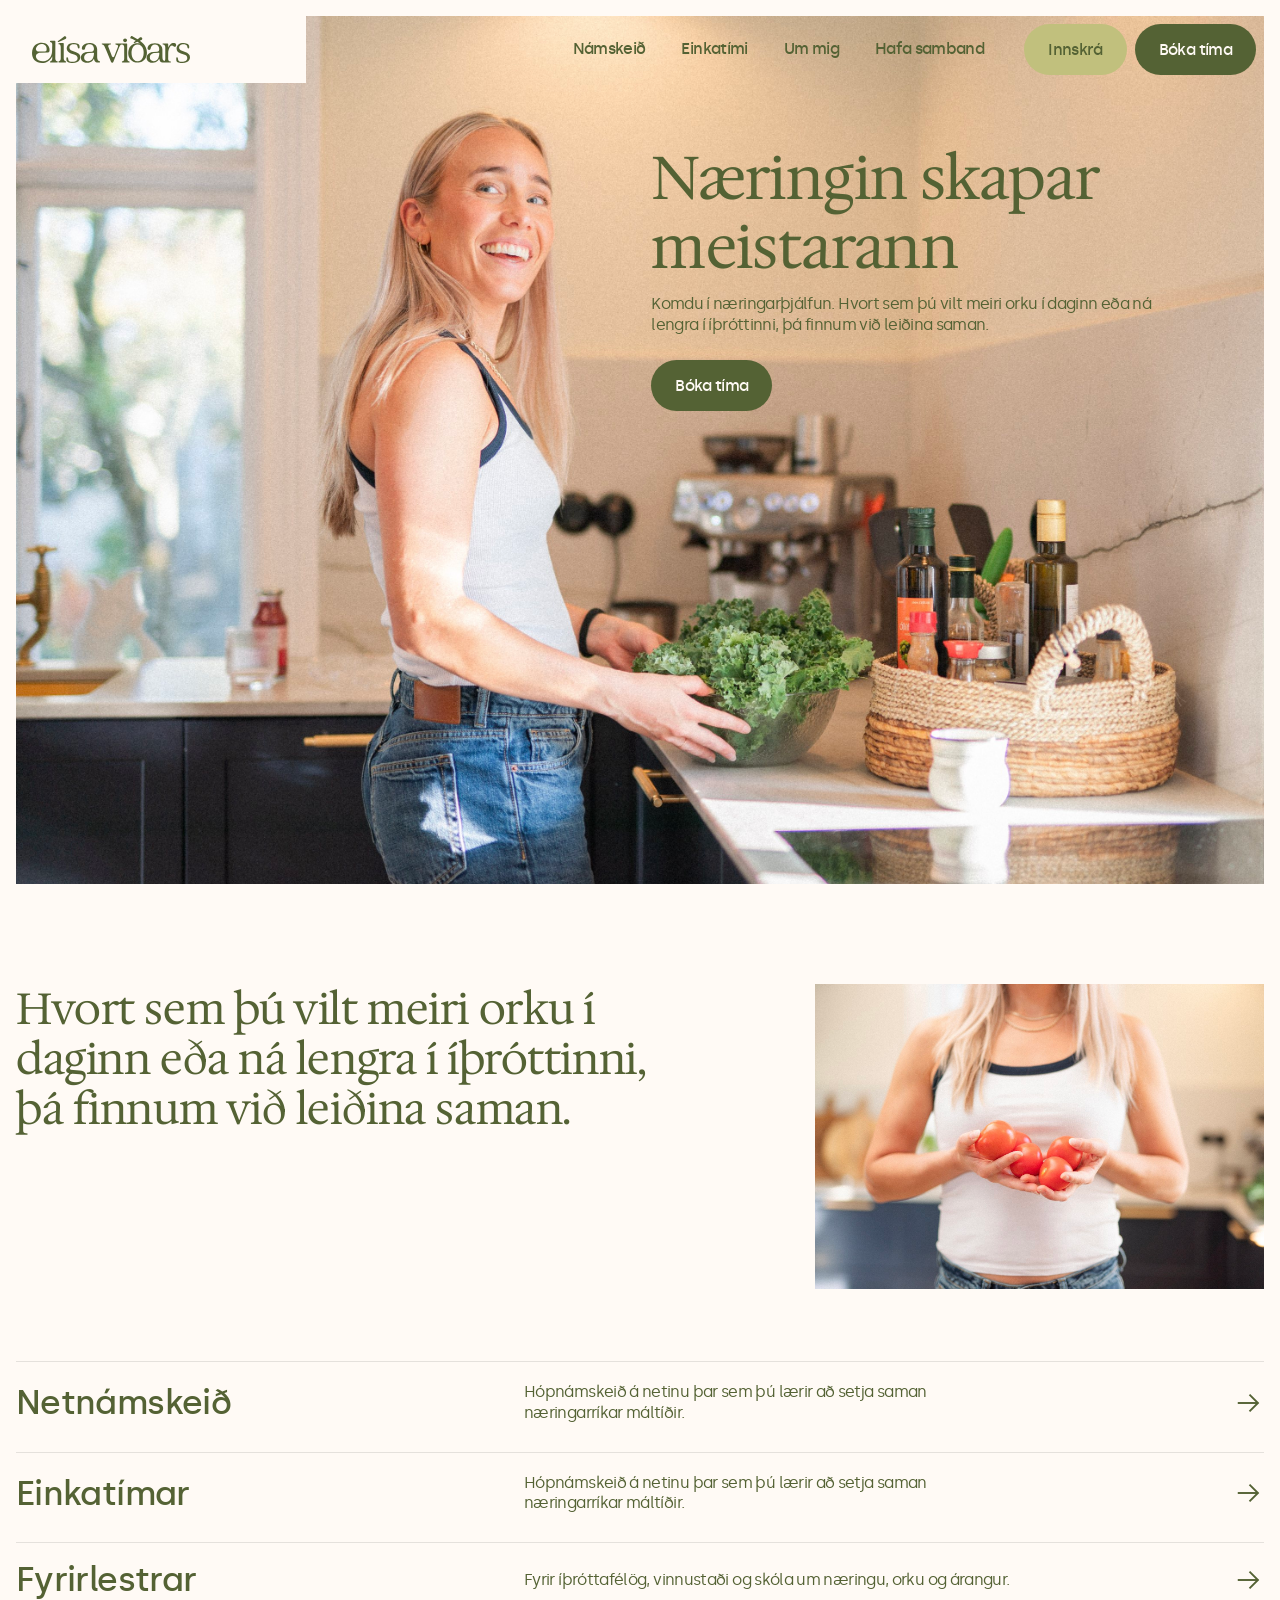
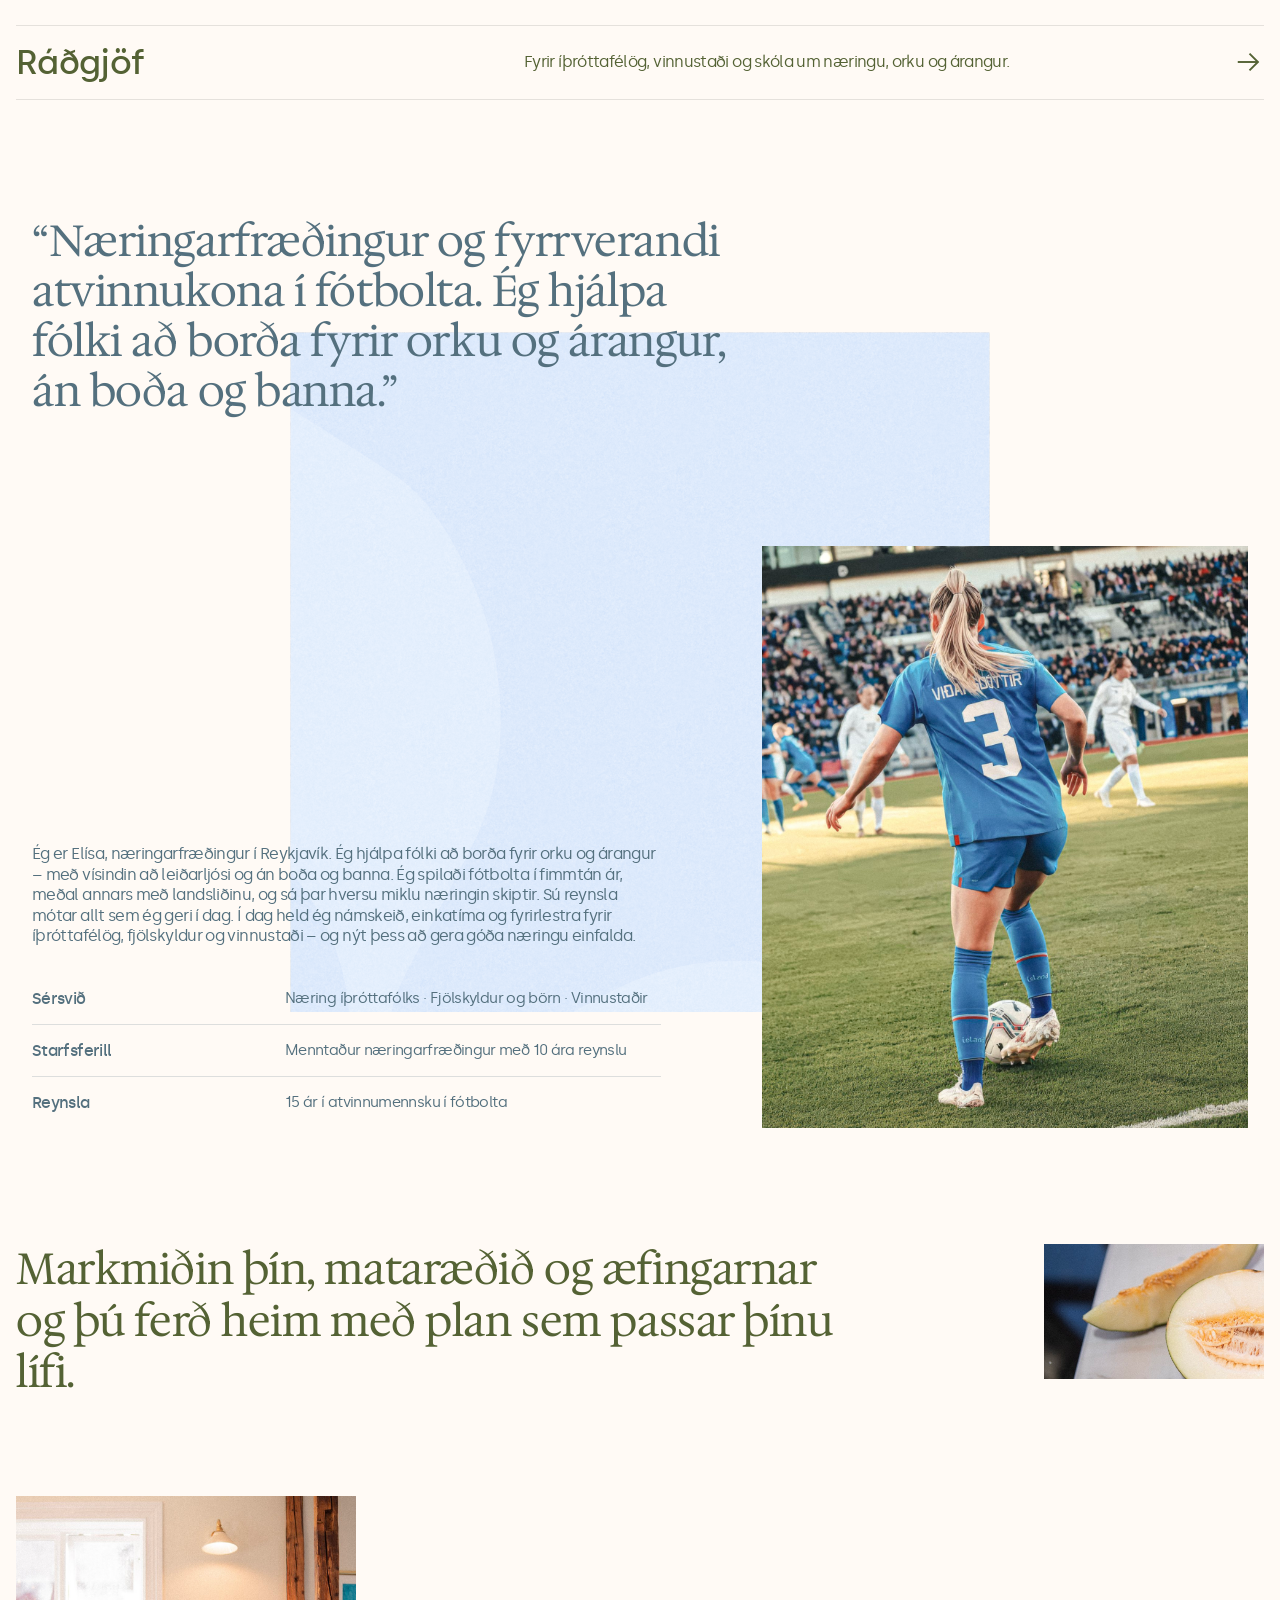
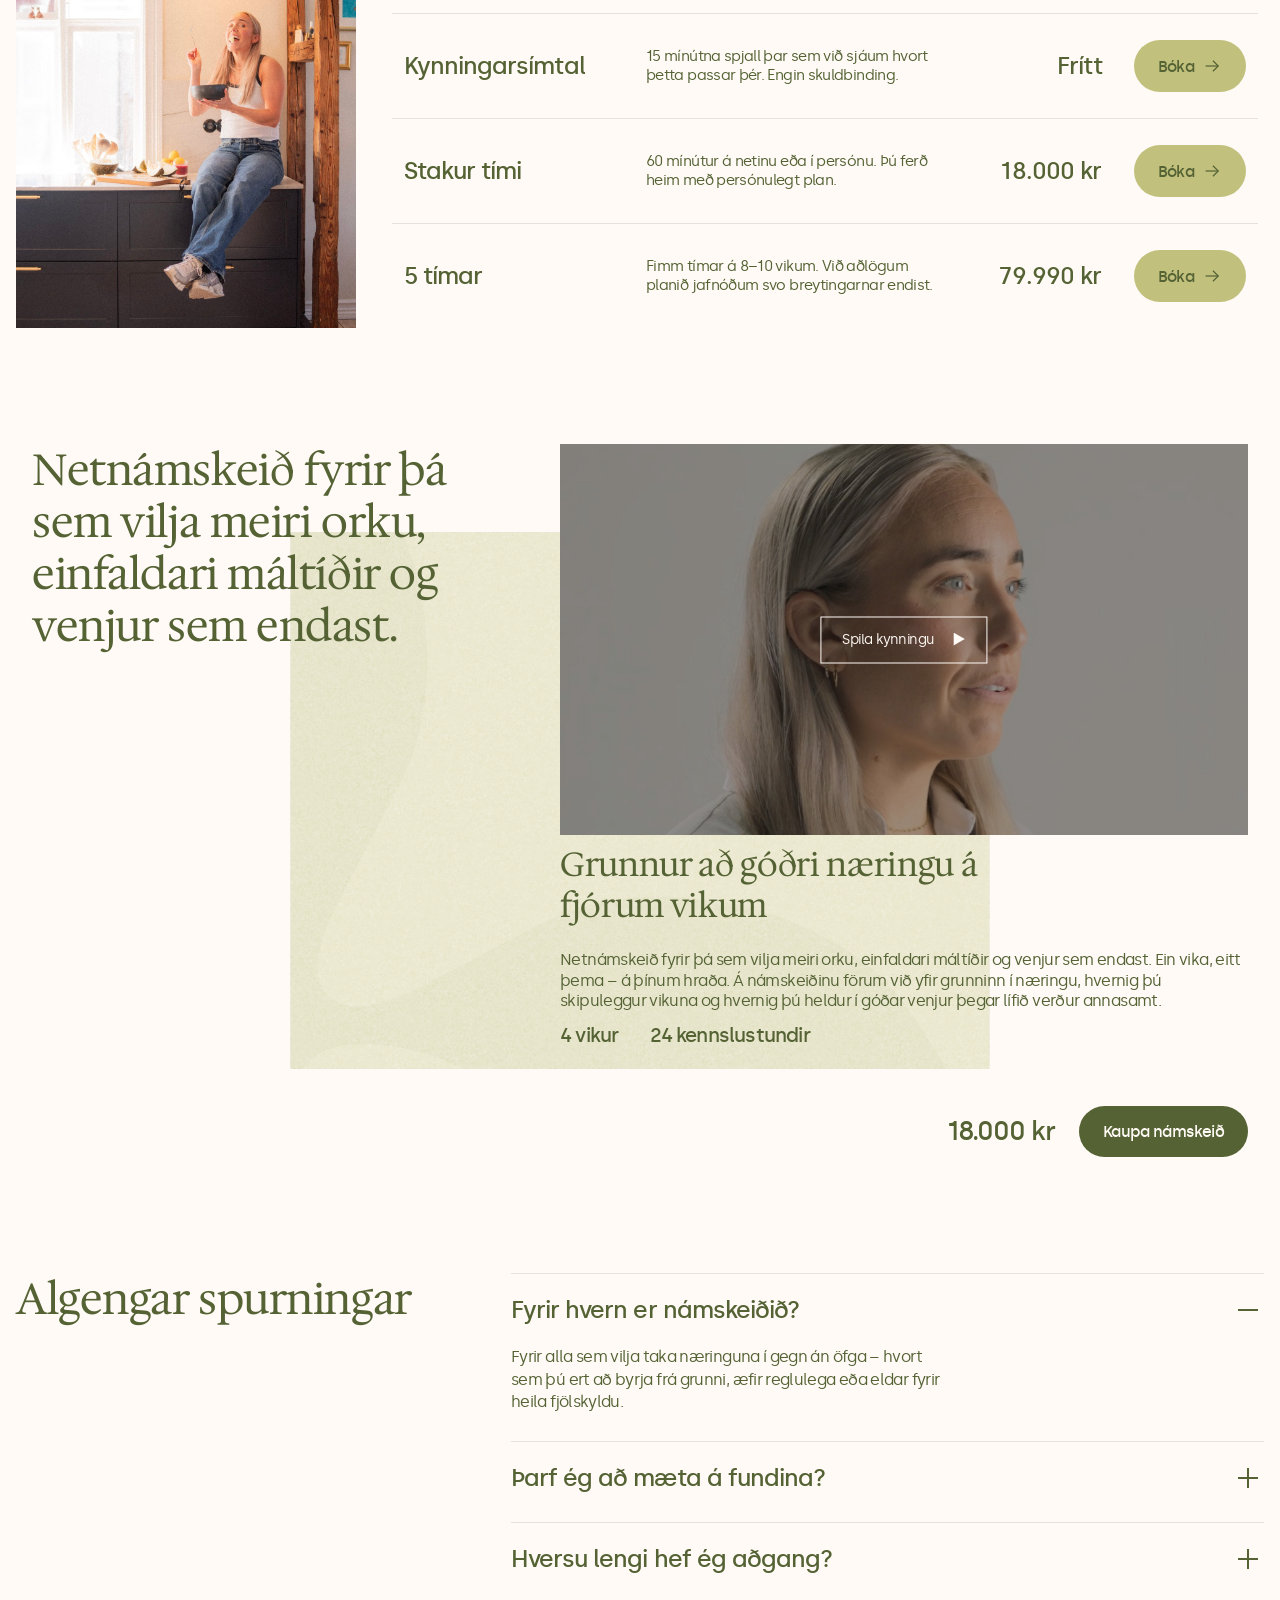
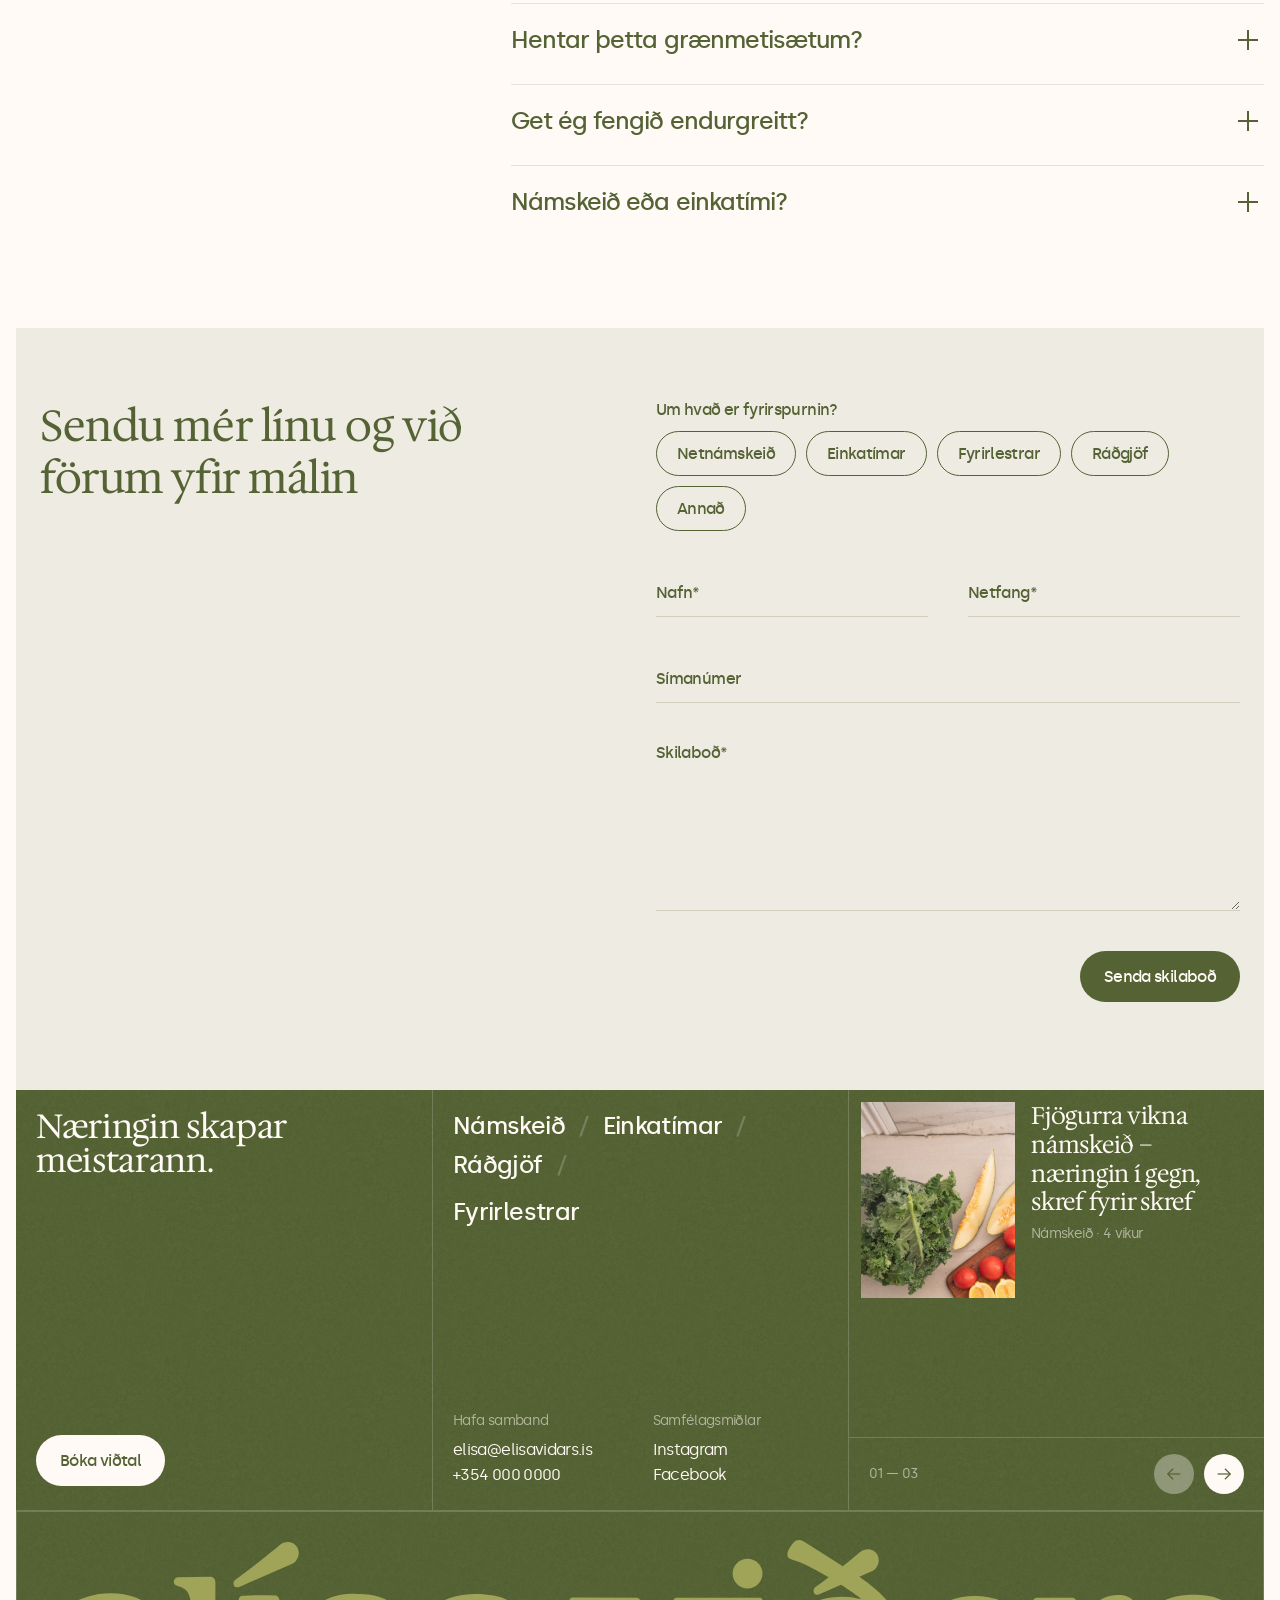
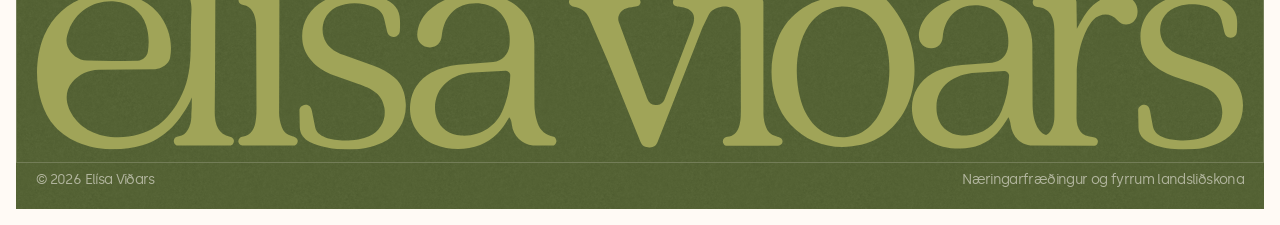
==== index.html @ 78766de4 "Comments: nav hover text light green, menu buttons above contact info, no gap above footer Co-Author" ====
<!doctype html>
<html lang="is">
<head>
  <meta charset="utf-8">
  <meta name="viewport" content="width=device-width, initial-scale=1">
  <title>Elísa Viðars – næringin skapar meistarann</title>
  <meta name="description" content="Elísa Viðars, næringarfræðingur og fyrrverandi atvinnukona í fótbolta. Námskeið, einkatímar og fyrirlestrar um næringu.">
  <link rel="preload" href="fonts/silka-medium-webfont.woff2" as="font" type="font/woff2" crossorigin>
  <link rel="preload" href="fonts/silka-regular-webfont.woff2" as="font" type="font/woff2" crossorigin>
  <link rel="preload" href="fonts/hedvig-letters-serif.woff" as="font" type="font/woff" crossorigin>
  <link rel="stylesheet" href="styles.css">
</head>
<body>

  <!-- HERO -->
<nav class="nav" aria-label="Aðalvalmynd">
    <a class="nav__logo" href="#top" aria-label="Elísa Viðars – forsíða">
      <img src="assets/logo.svg" alt="" width="138" height="24">
    </a>
    <div class="nav__right">
      <ul class="nav__links">
        <li><a href="#namskeid">Námskeið</a></li>
        <li><a href="#einkatimar">Einkatími</a></li>
        <li><a href="#um-mig">Um mig</a></li>
        <li><a href="#hafa-samband">Hafa samband</a></li>
        <li><a class="nav__login" href="portal/">Innskrá</a></li>
      </ul>
      <a class="button nav__cta nav__book" href="#einkatimar">Bóka tíma</a>
      <button class="button nav__cta nav__menu-btn" type="button" aria-expanded="false" aria-controls="site-menu" aria-label="Opna valmynd">
        <span class="burger" aria-hidden="true"><span></span><span></span></span>
      </button>
    </div>
  </nav>

  <!-- Mobile + tablet menu: green full screen -->
  <div class="menu" id="site-menu" role="dialog" aria-modal="true" aria-label="Valmynd" hidden>
    <span class="menu__circle" aria-hidden="true"></span>
    <div class="menu__bar">
      <a class="menu__logo" href="#top" aria-label="Elísa Viðars – forsíða"><img src="assets/logo-cream.svg" alt="" width="138" height="24"></a>
      <button class="menu__close" type="button" aria-label="Loka valmynd"><span class="burger" aria-hidden="true"><span></span><span></span></span></button>
    </div>
    <nav class="menu__body" aria-label="Valmynd">
      <ul class="menu__links">
        <li><a href="#namskeid">Netnámskeið</a></li>
        <li><a href="#einkatimar">Einkatímar</a></li>
        <li><a href="#um-mig">Um mig</a></li>
        <li><a href="#spurningar">Spurningar</a></li>
        <li><a href="#hafa-samband">Hafa samband</a></li>
      </ul>
    </nav>
    <div class="menu__actions">
      <a class="menu__book" href="#einkatimar">Bóka tíma</a>
      <a class="menu__login" href="portal/">Innskrá</a>
    </div>
    <div class="menu__info">
      <div><span>Hafa samband</span><a href="mailto:elisa@elisavidars.is">elisa@elisavidars.is</a><a href="tel:+3540000000">+354 000 0000</a></div>
      <div><span>Samfélagsmiðlar</span><a href="#">Instagram</a><a href="#">Facebook</a></div>
    </div>
  </div>

  <header class="hero" id="top">
    <img class="hero__image" src="assets/hero.jpg" alt="Elísa brosandi í eldhúsinu að skola grænkál" width="2000" height="1334">



    <div class="hero__content">
      <h1 class="hero__title">Næringin skapar meistarann</h1>
      <p class="hero__lead">Komdu í næringarþjálfun. Hvort sem þú vilt meiri orku í daginn eða ná lengra í íþróttinni, þá finnum við leiðina saman.</p>
      <a class="button hero__button" href="#einkatimar">Bóka tíma</a>
    </div>
  </header>

  <main>

    <!-- TESTIMONIAL + SERVICES -->
    <section class="intro" id="thjonusta">
      <div class="intro__top">
        <h2 class="intro__quote">Hvort sem þú vilt meiri orku í daginn eða ná lengra í íþróttinni, þá finnum við leiðina saman.</h2>
        <img class="intro__image" src="assets/tomatoes.jpg" alt="Elísa heldur á handfylli af tómötum" width="2000" height="1334" loading="lazy">
      </div>

      <ul class="services">
        <li>
          <a class="service" href="#namskeid">
            <span class="service__name">Netnámskeið</span>
            <span class="service__desc">Hópnámskeið á netinu þar sem þú lærir að setja saman næringarríkar máltíðir.</span>
            <img class="service__arrow" src="assets/arrow.svg" alt="" width="32" height="32">
          </a>
        </li>
        <li>
          <a class="service" href="#einkatimar">
            <span class="service__name">Einkatímar</span>
            <span class="service__desc">Hópnámskeið á netinu þar sem þú lærir að setja saman næringarríkar máltíðir.</span>
            <img class="service__arrow" src="assets/arrow.svg" alt="" width="32" height="32">
          </a>
        </li>
        <li>
          <a class="service" href="#spurningar">
            <span class="service__name">Fyrirlestrar</span>
            <span class="service__desc">Fyrir íþróttafélög, vinnustaði og skóla um næringu, orku og árangur.</span>
            <img class="service__arrow" src="assets/arrow.svg" alt="" width="32" height="32">
          </a>
        </li>
        <li>
          <a class="service" href="#spurningar">
            <span class="service__name">Ráðgjöf</span>
            <span class="service__desc">Fyrir íþróttafélög, vinnustaði og skóla um næringu, orku og árangur.</span>
            <img class="service__arrow" src="assets/arrow.svg" alt="" width="32" height="32">
          </a>
        </li>
      </ul>
    </section>

    <!-- ABOUT -->
    <section class="about" id="um-mig" aria-labelledby="um-mig-title">
      <img class="about__leaf" src="assets/leaf.svg" alt="" width="1541" height="1542">
      <h2 class="visually-hidden" id="um-mig-title">Um mig</h2>
      <blockquote class="about__quote">
        <p>“Næringarfræðingur og fyrrverandi atvinnukona í fótbolta. Ég hjálpa fólki að borða fyrir orku og árangur, án boða og banna.”</p>
      </blockquote>
      <div class="about__text">
        <p>Ég er Elísa, næringarfræðingur í Reykjavík. Ég hjálpa fólki að borða fyrir orku og árangur – með vísindin að leiðarljósi og án boða og banna. Ég spilaði fótbolta í fimmtán ár, meðal annars með landsliðinu, og sá þar hversu miklu næringin skiptir. Sú reynsla mótar allt sem ég geri í dag. Í dag held ég námskeið, einkatíma og fyrirlestra fyrir íþróttafélög, fjölskyldur og vinnustaði – og nýt þess að gera góða næringu einfalda.</p>
        <dl class="about__facts">
          <div><dt>Sérsvið</dt><dd>Næring íþróttafólks · Fjölskyldur og börn · Vinnustaðir</dd></div>
          <div><dt>Starfsferill</dt><dd>Menntaður næringarfræðingur með 10 ára reynslu</dd></div>
          <div><dt>Reynsla</dt><dd>15 ár í atvinnumennsku í fótbolta</dd></div>
        </dl>
      </div>
      <img class="about__image" src="assets/about-football.jpg" alt="Elísa í landsliðsbúningi númer 3 með boltann á vellinum" width="2000" height="1332" loading="lazy">
    </section>

    <!-- PRIVATE SESSIONS -->
    <section class="sessions" id="einkatimar" aria-labelledby="einkatimar-title">
      <h2 class="sessions__title" id="einkatimar-title">Markmiðin þín, mataræðið og æfingarnar og þú ferð heim með plan sem passar þínu lífi.</h2>
      <div class="sessions__melon"><img src="assets/melon.jpg" alt="" width="560" height="342" loading="lazy"></div>
      <div class="sessions__photo"><img src="assets/woman.jpg" alt="" width="605" height="870" loading="lazy"></div>
      <ul class="sessions__list" aria-label="Leiðir í einkatíma">
        <li class="price">
          <span class="price__name">Kynningarsímtal</span>
          <span class="price__desc">15 mínútna spjall þar sem við sjáum hvort þetta passar þér. Engin skuldbinding.</span>
          <span class="price__amount">Frítt</span>
          <a class="price__cta" href="mailto:elisa@elisavidars.is?subject=Kynningars%C3%ADmtal" aria-label="Bóka – Kynningarsímtal">Bóka<svg width="20" height="20" viewBox="0 0 32 32" aria-hidden="true"><path fill="currentColor" fill-rule="evenodd" d="M5.76 15.04h20.35v1.92H5.76z"/><path fill="currentColor" fill-rule="evenodd" d="M16.82 23.71 24.56 16l-7.74-7.71 1.35-1.36L27.28 16l-9.11 9.07z"/></svg></a>
        </li>
        <li class="price">
          <span class="price__name">Stakur tími</span>
          <span class="price__desc">60 mínútur á netinu eða í persónu. Þú ferð heim með persónulegt plan.</span>
          <span class="price__amount">18.000 kr</span>
          <a class="price__cta" href="mailto:elisa@elisavidars.is?subject=Stakur%20t%C3%ADmi" aria-label="Bóka – Stakur tími">Bóka<svg width="20" height="20" viewBox="0 0 32 32" aria-hidden="true"><path fill="currentColor" fill-rule="evenodd" d="M5.76 15.04h20.35v1.92H5.76z"/><path fill="currentColor" fill-rule="evenodd" d="M16.82 23.71 24.56 16l-7.74-7.71 1.35-1.36L27.28 16l-9.11 9.07z"/></svg></a>
        </li>
        <li class="price">
          <span class="price__name">5 tímar</span>
          <span class="price__desc">Fimm tímar á 8–10 vikum. Við aðlögum planið jafnóðum svo breytingarnar endist.</span>
          <span class="price__amount">79.990 kr</span>
          <a class="price__cta" href="mailto:elisa@elisavidars.is?subject=5%20t%C3%ADmar" aria-label="Bóka – 5 tímar">Bóka<svg width="20" height="20" viewBox="0 0 32 32" aria-hidden="true"><path fill="currentColor" fill-rule="evenodd" d="M5.76 15.04h20.35v1.92H5.76z"/><path fill="currentColor" fill-rule="evenodd" d="M16.82 23.71 24.56 16l-7.74-7.71 1.35-1.36L27.28 16l-9.11 9.07z"/></svg></a>
        </li>
      </ul>
    </section>

    <!-- COURSE -->
    <section class="course" id="namskeid" aria-labelledby="namskeid-title">
      <img class="course__leaf" src="assets/leaf-course.svg" alt="" width="1124" height="1125">
      <div class="course__intro">
        <h2 class="course__heading" id="namskeid-title">Netnámskeið fyrir þá sem vilja meiri orku, einfaldari máltíðir og venjur sem endast.</h2>
      </div>

      <article class="course-card">
        <div class="video">
          <img src="assets/course-video.jpg" alt="Elísa talar í kynningarmyndbandi námskeiðsins" width="2000" height="1872" loading="lazy">
          <button class="video__play" type="button">
            Spila kynningu
            <img src="assets/play.svg" alt="" width="11" height="13">
          </button>
        </div>
        <div class="course-card__text">
          <h3 class="course-card__title">Grunnur að góðri næringu á fjórum vikum</h3>
          <p class="course-card__desc">Netnámskeið fyrir þá sem vilja meiri orku, einfaldari máltíðir og venjur sem endast. Ein vika, eitt þema – á þínum hraða. Á námskeiðinu förum við yfir grunninn í næringu, hvernig þú skipuleggur vikuna og hvernig þú heldur í góðar venjur þegar lífið verður annasamt.</p>
        </div>
        <ul class="course-card__meta">
          <li>4 vikur</li>
          <li>24 kennslustundir</li>
        </ul>
        <div class="course-card__buy">
          <p class="course-card__price">18.000 kr</p>
          <a class="button course-card__button" href="#einkatimar">Kaupa námskeið</a>
        </div>
      </article>
    </section>

    <!-- FAQ -->
    <section class="faq" id="spurningar" aria-labelledby="faq-title">
      <h2 class="faq__title" id="faq-title">Algengar spurningar</h2>
      <div class="faq__list">
        <details open>
          <summary><span class="faq__q">Fyrir hvern er námskeiðið?</span><span class="faq__icon" aria-hidden="true"></span></summary>
          <p class="faq__a">Fyrir alla sem vilja taka næringuna í gegn án öfga – hvort sem þú ert að byrja frá grunni, æfir reglulega eða eldar fyrir heila fjölskyldu.</p>
        </details>
        <details>
          <summary><span class="faq__q">Þarf ég að mæta á fundina?</span><span class="faq__icon" aria-hidden="true"></span></summary>
          <p class="faq__a">Nei. Myndböndin horfir þú á þegar hentar. Vikulegi spurt-og-svarað fundurinn er tekinn upp ef þú kemst ekki.</p>
        </details>
        <details>
          <summary><span class="faq__q">Hversu lengi hef ég aðgang?</span><span class="faq__icon" aria-hidden="true"></span></summary>
          <p class="faq__a">Þú hefur aðgang að öllu efninu, matseðlum og uppskriftum í 12 mánuði frá skráningu.</p>
        </details>
        <details>
          <summary><span class="faq__q">Hentar þetta grænmetisætum?</span><span class="faq__icon" aria-hidden="true"></span></summary>
          <p class="faq__a">Já. Allir matseðlar koma líka í grænmetisútgáfu og ég aðlaga ráðin að ofnæmi og óþoli.</p>
        </details>
        <details>
          <summary><span class="faq__q">Get ég fengið endurgreitt?</span><span class="faq__icon" aria-hidden="true"></span></summary>
          <p class="faq__a">Já, ef námskeiðið hentar þér ekki færðu fulla endurgreiðslu innan 14 daga frá því að það hefst.</p>
        </details>
        <details>
          <summary><span class="faq__q">Námskeið eða einkatími?</span><span class="faq__icon" aria-hidden="true"></span></summary>
          <p class="faq__a">Námskeiðið gefur þér grunninn í hóp. Einkatími hentar ef þú vilt plan sem er sniðið að þínum markmiðum, heilsu og æfingum.</p>
        </details>
      </div>
    </section>

    <!-- CONTACT -->
    <section class="contact" id="hafa-samband" aria-labelledby="contact-title">
      <h2 class="contact__title" id="contact-title">Sendu mér línu og við förum yfir málin</h2>

      <form class="contact__form" novalidate>
        <fieldset class="topics">
          <legend class="topics__label">Um hvað er fyrirspurnin?</legend>
          <div class="topics__list">
            <label class="chip"><input type="radio" name="topic" value="Netnámskeið"><span>Netnámskeið</span></label>
            <label class="chip"><input type="radio" name="topic" value="Einkatímar"><span>Einkatímar</span></label>
            <label class="chip"><input type="radio" name="topic" value="Fyrirlestrar"><span>Fyrirlestrar</span></label>
            <label class="chip"><input type="radio" name="topic" value="Ráðgjöf"><span>Ráðgjöf</span></label>
            <label class="chip"><input type="radio" name="topic" value="Annað"><span>Annað</span></label>
          </div>
        </fieldset>
        <div class="field">
          <div class="field__line">
            <label class="field__label" for="c-name">Nafn*</label>
            <input class="field__input" id="c-name" name="name" type="text" autocomplete="name" required>
          </div>
          <p class="field__error" id="c-name-err" hidden>Skrifaðu nafnið þitt.</p>
        </div>
        <div class="field">
          <div class="field__line">
            <label class="field__label" for="c-email">Netfang*</label>
            <input class="field__input" id="c-email" name="email" type="email" autocomplete="email" required>
          </div>
          <p class="field__error" id="c-email-err" hidden>Netfangið virðist ófullkomið, t.d. nafn@dæmi.is</p>
        </div>
        <div class="field field--full">
          <div class="field__line">
            <label class="field__label" for="c-phone">Símanúmer</label>
            <input class="field__input field__input--optional" id="c-phone" name="phone" type="tel" autocomplete="tel">
          </div>
        </div>
        <div class="field field--full">
          <div class="field__line field__line--area">
            <label class="field__label" for="c-msg">Skilaboð*</label>
            <textarea class="field__input" id="c-msg" name="message" rows="5" required></textarea>
          </div>
          <p class="field__error" id="c-msg-err" hidden>Skrifaðu nokkur orð um hvað þú vilt fá aðstoð við.</p>
        </div>
        <div class="contact__submit">
          <button class="button" type="submit">Senda skilaboð</button>
        </div>
        <p class="contact__done" role="status" hidden>Takk fyrir! Skilaboðin þín eru móttekin og ég svara þér fljótlega.</p>
      </form>
    </section>

  </main>

  <!-- FOOTER -->
  <footer class="fk" id="footer">
    <div class="fk__grid">
      <div class="fk__cell">
        <p class="fk__title">Næringin skapar<br>meistarann.</p>
        <a class="fk__cta" href="#einkatimar">Bóka viðtal</a>
      </div>
      <div class="fk__cell">
        <nav class="fk__services" aria-label="Þjónusta"><a href="#namskeid">Námskeið</a><a href="#einkatimar">Einkatímar</a><a href="#thjonusta">Ráðgjöf</a><span class="fk__break" aria-hidden="true"></span><a href="#thjonusta">Fyrirlestrar</a></nav>
        <div class="fk__links">
          <div class="fk__col"><span>Hafa samband</span><a href="mailto:elisa@elisavidars.is">elisa@elisavidars.is</a><a href="tel:+3540000000">+354 000 0000</a></div>
          <div class="fk__col"><span>Samfélagsmiðlar</span><a href="#">Instagram</a><a href="#">Facebook</a></div>
        </div>
      </div>
      <div class="fk__cell fk__cell--card">
        <article class="fk__card" aria-live="polite">
          <img id="k-img" src="assets/card-food.jpg" alt="">
          <div><h3 id="k-title">Fjögurra vikna námskeið – næringin í gegn, skref fyrir skref</h3><p id="k-meta">Námskeið · 4 vikur</p></div>
        </article>
        <div class="fk__pager">
          <p class="fk__count"><span id="k-n">01</span><span> — 03</span></p>
          <div class="fk__arrows"><button id="k-prev" aria-label="Fyrra"><svg viewBox="0 0 32 32" aria-hidden="true"><path fill="currentColor" fill-rule="evenodd" d="M5.76 15.04h20.35v1.92H5.76z"/><path fill="currentColor" fill-rule="evenodd" d="M16.82 23.71l7.74-7.71-7.74-7.71 1.35-1.36 9.11 9.07-9.11 9.07z"/></svg></button><button id="k-next" aria-label="Næsta"><svg viewBox="0 0 32 32" aria-hidden="true"><path fill="currentColor" fill-rule="evenodd" d="M5.76 15.04h20.35v1.92H5.76z"/><path fill="currentColor" fill-rule="evenodd" d="M16.82 23.71l7.74-7.71-7.74-7.71 1.35-1.36 9.11 9.07-9.11 9.07z"/></svg></button></div>
        </div>
      </div>
    </div>
    <div class="fk__mark"><img src="assets/logo-green.svg" alt="Elísa Viðars"></div>
    <div class="fk__legal"><span>© 2026 Elísa Viðars</span><span>Næringarfræðingur og fyrrum landsliðskona</span></div>
  </footer>
  <script>
const items=[
 ['assets/card-food.jpg','Fjögurra vikna námskeið – næringin í gegn, skref fyrir skref','Námskeið · 4 vikur'],
 ['assets/kitchen-counter.jpg','Einkatímar – klukkutími, bara þú og ég','Einkatímar · frá 9.900 kr'],
 ['assets/about-football.jpg','Frá landsliðinu í eldhúsið – sagan mín','Um mig']];
let i=0; const show=()=>{const[a,b,c]=items[i];k_img.src=a;k_title.textContent=b;k_meta.textContent=c;k_n.textContent='0'+(i+1);
 k_n.parentElement.querySelector('span+span').textContent=' — 03';};
const k_img=document.getElementById('k-img'),k_title=document.getElementById('k-title'),k_meta=document.getElementById('k-meta'),k_n=document.getElementById('k-n');
document.getElementById('k-next').onclick=()=>{i=(i+1)%3;show()};
document.getElementById('k-prev').onclick=()=>{i=(i+2)%3;show()};
  </script>
  <script>
  (() => {
    if (matchMedia('(prefers-reduced-motion: reduce)').matches) return;
    // Um mig and Námskeið: the coloured panel grows to fill the section on scroll
    const panels = [['.about', '.about__leaf'], ['.course', '.course__leaf']]
      .map(([s, l]) => { const el = document.querySelector(s); return el && { el, leaf: el.querySelector(l) }; })
      .filter(Boolean);
    panels.forEach(({ el }) => el.classList.add('is-growing'));
    const ease = t => 1 - Math.pow(1 - t, 2);
    let ticking = false;
    const update = () => {
      ticking = false;
      const vh = innerHeight;
      panels.forEach(({ el, leaf }) => {
        const r = el.getBoundingClientRect();
        // 0 as the section's top enters the bottom of the screen, 1 once its top is 35% down the screen,
        // so the panel is fully grown well before you scroll past it
        const p = ease(Math.min(1, Math.max(0, (vh - r.top) / (vh * 0.65))));
        const ix = (1 - p) * r.width * 0.22, iy = (1 - p) * r.height * 0.14;
        el.style.setProperty('--p', p.toFixed(4));
        el.style.setProperty('--clip', `inset(${iy}px ${ix}px)`);
        if (leaf) {
          const l = leaf.getBoundingClientRect();
          const t = r.top - l.top + iy, lft = r.left - l.left + ix;
          const bot = l.bottom - r.bottom + iy, rgt = l.right - r.right + ix;
          leaf.style.clipPath = `inset(${t}px ${rgt}px ${bot}px ${lft}px)`;
        }
      });
    };
    addEventListener('scroll', () => { if (!ticking) { ticking = true; requestAnimationFrame(update); } }, { passive: true });
    addEventListener('resize', update);
    update();
  })();
  </script>
  <script>
  (() => {
    const nav = document.querySelector('.nav');
    if (!nav) return;
    const logo = nav.querySelector('.nav__logo');
    const right = nav.querySelector('.nav__right');
    const gap = () => parseFloat(getComputedStyle(document.documentElement).getPropertyValue('--margin')) || 16;
    // The bar rides up with the page until it touches the top, then stays there (no jump, no gap above it)
    let ticking = false;
    const update = () => {
      ticking = false;
      const g = gap(), y = scrollY;
      nav.classList.toggle('is-scrolled', y > 0);
    };
    const fit = () => {
      nav.classList.remove('is-compact'); document.documentElement.classList.remove('nav-compact');
      // When the links no longer fit next to the logo, switch to the menu button (same as phone/tablet)
      if (logo.offsetWidth + right.scrollWidth + 16 > nav.clientWidth) { nav.classList.add('is-compact'); document.documentElement.classList.add('nav-compact'); }
      nav.style.setProperty('--logo-w', logo.offsetWidth + 'px');
    };
    fit(); update();
    addEventListener('scroll', () => { if (!ticking) { ticking = true; requestAnimationFrame(update); } }, { passive: true });
    addEventListener('resize', () => { fit(); update(); });
    if (document.fonts) document.fonts.ready.then(fit);
  })();
  </script>
  <script>
  (() => {
    const form = document.querySelector('.contact__form');
    if (!form) return;
    const fields = [...form.querySelectorAll('.field__input:not(.field__input--optional)')];
    const valid = el => el.type === 'email' ? /^[^\s@]+@[^\s@]+\.[^\s@]+$/.test(el.value.trim()) : el.value.trim().length > 0;
    const show = (el, bad) => {
      const err = document.getElementById(el.id + '-err');
      el.setAttribute('aria-invalid', bad ? 'true' : 'false');
      if (bad) el.setAttribute('aria-describedby', err.id); else el.removeAttribute('aria-describedby');
      err.hidden = !bad;
    };
    fields.forEach(el => {
      el.addEventListener('blur', () => { if (el.value) show(el, !valid(el)); });
      el.addEventListener(el.tagName === 'SELECT' ? 'change' : 'input', () => { if (el.getAttribute('aria-invalid') === 'true' && valid(el)) show(el, false); });
    });
    form.addEventListener('submit', e => {
      e.preventDefault();
      const bad = fields.filter(el => !valid(el));
      fields.forEach(el => show(el, bad.includes(el)));
      if (bad.length) { bad[0].focus(); return; }
      form.classList.add('is-sent');
      form.querySelector('.contact__done').hidden = false;
    });
  })();
  </script>
  <script>
  // Mobile + tablet menu – green full screen, grows out of the burger button; closes on link, Loka, or Escape
  (() => {
    const btn = document.querySelector('.nav__menu-btn'), menu = document.getElementById('site-menu');
    if (!btn || !menu) return;
    const close = menu.querySelector('.menu__close');
    let open = false;
    const set = v => {
      open = v;
      btn.setAttribute('aria-expanded', v);
      document.documentElement.classList.toggle('menu-open', v);
      if (v) { const r = btn.getBoundingClientRect(); menu.style.setProperty('--mx', (r.left + r.width / 2) + 'px'); menu.style.setProperty('--my', (r.top + r.height / 2) + 'px'); const cx = r.left + r.width / 2, cy = r.top + r.height / 2; menu.style.setProperty('--r', Math.ceil(Math.hypot(Math.max(cx, innerWidth - cx), Math.max(cy, innerHeight - cy))) + 'px'); menu.hidden = false; menu.getBoundingClientRect(); requestAnimationFrame(() => menu.classList.add('is-open')); menu.querySelector('.menu__links a').focus({ preventScroll: true }); }
      else { menu.classList.remove('is-open'); setTimeout(() => { if (!open) menu.hidden = true; }, 420); btn.focus({ preventScroll: true }); }
    };
    btn.addEventListener('click', () => set(true));
    close.addEventListener('click', () => set(false));
    menu.addEventListener('click', e => { const a = e.target.closest('a'); if (a) set(false); });
    document.addEventListener('keydown', e => {
      if (!open) return;
      if (e.key === 'Escape') { set(false); return; }
      if (e.key === 'Tab') { // keep focus inside the menu
        const f = [...menu.querySelectorAll('a, button')]; const first = f[0], last = f[f.length - 1];
        if (e.shiftKey && document.activeElement === first) { e.preventDefault(); last.focus(); }
        else if (!e.shiftKey && document.activeElement === last) { e.preventDefault(); first.focus(); }
      }
    });
    addEventListener('resize', () => { if (open && innerWidth > 1024 && !document.documentElement.classList.contains('nav-compact')) set(false); });
  })();
  </script>
  <script>
  // Topic chips: one at a time, and clicking the selected one again clears it
  (() => {
    document.querySelectorAll('.chip input[type=radio]').forEach(r => {
      let was = false;
      const remember = () => { was = r.checked; };
      r.closest('.chip').addEventListener('pointerdown', remember);
      r.addEventListener('keydown', e => { if (e.key === ' ' && r.checked) { e.preventDefault(); r.checked = false; was = false; } });
      r.addEventListener('click', () => { if (was) { r.checked = false; was = false; } });
    });
  })();
  </script>
</body>
</html>
---- styles.css ----
/* ==========================================================================
   Elísa Viðars – landing page
   Built from Figma file "Elísa Viðars" (node 448:2, page "hi fi").
   ========================================================================== */

/* Silka (Atipo) – webfont license for this one website. Files in /fonts. */
@font-face {
  font-family: "Silka";
  src: url("fonts/silka-regular-webfont.woff2") format("woff2"), url("fonts/silka-regular-webfont.woff") format("woff");
  font-weight: 400;
  font-style: normal;
  font-display: swap;
}
@font-face {
  font-family: "Silka";
  src: url("fonts/silka-medium-webfont.woff2") format("woff2"), url("fonts/silka-medium-webfont.woff") format("woff");
  font-weight: 500;
  font-style: normal;
  font-display: swap;
}
@font-face {
  font-family: "Silka";
  src: url("fonts/silka-semibold-webfont.woff2") format("woff2"), url("fonts/silka-semibold-webfont.woff") format("woff");
  font-weight: 600;
  font-style: normal;
  font-display: swap;
}
@font-face {
  font-family: "Silka";
  src: url("fonts/silka-bold-webfont.woff2") format("woff2"), url("fonts/silka-bold-webfont.woff") format("woff");
  font-weight: 700;
  font-style: normal;
  font-display: swap;
}

/* ---------- Tokens (from the Figma variables) ---------- */
:root {
  --color-neutral-050: #fffaf5;   /* background/primary, text/on-brand */
  --color-neutral-950: #1f1009;
  --color-olive-800:   #546234;   /* brand/primary, text/brand */
  --color-olive-500:   #a0a458;
  --color-olive-300:   #c1c07d;   /* surface/secondary */
  --color-slate-600:   #54707e;   /* brand/secondary */
  --color-blue-100:    #ddeafc;   /* background/secondary */

  --rule-soft:   rgba(84, 98, 52, 0.10);
  --rule-strong: rgba(84, 98, 52, 0.20);
  --rule-faq:    rgba(84, 98, 52, 0.50);

  --font: "Silka", "Manrope", system-ui, sans-serif;
  --tracking: -0.04em;

  /* Type scale – exact Figma sizes at the 1528px design width */
  --fs-display: clamp(34px, 3.4vw, 52px);   /* 52 */
  --fs-row:     clamp(26px, 2.62vw, 40px);  /* 40 */
  --fs-price:   clamp(24px, 2.1vw, 32px);   /* 32 */
  --fs-tag:     clamp(16px, 1.57vw, 24px);  /* 24 */
  --fs-meta:    20px;
  --fs-lead:    16px;
  --fs-body:    16px;
  --fs-small:   14px;

  --margin: 16px;
  --section-gap: clamp(64px, 8vw, 120px);
}

/* ---------- Base ---------- */
*, *::before, *::after { box-sizing: border-box; }
html { -webkit-text-size-adjust: 100%; scroll-behavior: smooth; }
body {
  margin: 0;
  background: var(--color-neutral-050);
  color: var(--color-olive-800);
  font-family: var(--font);
  font-weight: 400;
  font-size: var(--fs-body);
  line-height: 1.3;
  letter-spacing: var(--tracking);
  -webkit-font-smoothing: antialiased;
}
img { display: block; max-width: 100%; }
p, h1, h2, h3, ul, blockquote { margin: 0; }
ul { padding: 0; list-style: none; }
a { color: inherit; text-decoration: none; }
:focus-visible { outline: 2px solid var(--color-olive-800); outline-offset: 3px; }

.visually-hidden {
  position: absolute; width: 1px; height: 1px; overflow: hidden;
  clip: rect(0 0 0 0); white-space: nowrap;
}

.h2 {
  font-size: var(--fs-display);
  font-weight: 500;
  line-height: 1.15;
  letter-spacing: var(--tracking);
}
.lead { font-size: var(--fs-lead); line-height: 1.3; }

.button {
  display: inline-flex;
  align-items: center;
  justify-content: center;
  padding: 16px 32px;          /* Figma button: hug, 32/16 padding → 51px tall */
  background: var(--color-olive-800);
  color: var(--color-neutral-050);
  font-size: var(--fs-body);
  font-weight: 500;
  line-height: 19px;
  letter-spacing: var(--tracking);
  white-space: nowrap;
  transition: background-color .2s ease, transform .15s ease;
}
.button:hover { background: #46532b; }
.button:active { transform: translateY(1px); }
.button--small { }
.button--wide { }

/* ==========================================================================
   Hero
   ========================================================================== */
.hero {
  position: relative;
  margin: var(--margin);
  aspect-ratio: 1496 / 998;
  min-height: 560px;
  overflow: hidden;
}
.hero__image {
  position: absolute; inset: 0;
  width: 100%; height: 100%;
  object-fit: cover;
  object-position: 0 0;
  /* Figma crop (744:1786): the photo is shown at 94.4% from the top-left corner */
  transform: scale(1.0589);
  transform-origin: 0 0;
}

/* Nav – logo tab top-left, links + CTA top-right (Figma 744:1736) */
.nav {
  /* Sticky in normal flow: scrolls with the page for the first 16px, then pins to the top.
     Pure CSS, so it never lags a frame behind the scroll. */
  position: sticky;
  top: 0;
  margin: var(--margin) var(--margin) calc(-1 * (var(--nav-h) + var(--margin)));
  --nav-h: 51px;
  z-index: 50;
  isolation: isolate;
  display: flex;
  align-items: stretch;
  justify-content: space-between;
  height: var(--nav-h);
}
.nav__logo { display: flex; align-items: center; width: 222px; padding-left: 33px; flex-shrink: 0; }
/* Cream panel: starts as the logo tab and wipes across the whole bar (and the side gutters)
   once the nav has reached the top. clip-path animates on the GPU, so it stays smooth. */
.nav::before {
  content: "";
  position: absolute; top: 0; bottom: 0;
  left: calc(-1 * var(--margin)); right: calc(-1 * var(--margin));
  z-index: -1;
  background: var(--color-neutral-050);
  clip-path: inset(0 calc(100% - var(--margin) - var(--logo-w, 222px)) 0 var(--margin));
  transition: clip-path .7s cubic-bezier(.65, 0, .35, 1);
  will-change: clip-path;
}
.nav.is-scrolled::before { clip-path: inset(0 0 0 0); }
@media (prefers-reduced-motion: reduce) { .nav::before { transition: none; } }
.nav__logo img { width: 138px; max-width: none; height: auto; display: block; }
.nav__right { display: flex; align-items: center; justify-content: flex-end; gap: clamp(8px, 2.6vw, 40px); min-width: 0; }
.nav__links { display: flex; gap: clamp(0px, 2.6vw, 40px); white-space: nowrap; }
.nav.is-compact .nav__links { display: none; }
.nav__cta { flex-shrink: 0; }
.nav__links a { display: inline-flex; align-items: center; height: 40px; padding: 0 clamp(10px, 1.6vw, 24px); border-radius: 9999px; font-size: var(--fs-body); font-weight: 500; color: var(--color-olive-800); transition: background-color .2s; }
.nav__links a:hover { background: rgb(255 250 245 / .6); }
.nav__cta { width: auto; }

.hero__brand {
  position: absolute;
  left: 45%;
  top: 17.3%;
  width: 43%;
  z-index: 1;
}
.hero__logo { width: 100%; height: auto; }
.hero__tagline {
  margin-top: 0.4em;
  text-align: right;
  font-size: var(--fs-tag);
  line-height: 1.2;
}

/* ==========================================================================
   Testimonial + services list
   ========================================================================== */
.intro {
  padding: 30px var(--margin) 0;
  display: flex;
  flex-direction: column;
  gap: clamp(56px, 6.5vw, 100px);
}
.intro__top {
  display: flex;
  justify-content: space-between;
  align-items: flex-start;
  gap: 32px;
}
.intro__quote {
  max-width: 673px;
  font-size: var(--fs-display);
  font-weight: 500;
  line-height: 1.15;
}
.intro__image {
  width: 49.1%;               /* 735 / 1496 */
  height: auto;
  aspect-ratio: 735 / 499;
  object-fit: cover;
  flex-shrink: 0;
}

.services { display: flex; flex-direction: column; gap: 8px; }
.service {
  display: flex;
  align-items: center;
  justify-content: space-between;
  gap: 24px;
  padding: 20px 0;
  border-top: 1px solid var(--rule-soft);
  transition: background-color .2s;
}
.services li:last-child .service { border-top-color: var(--rule-strong); border-bottom: 1px solid var(--rule-strong); }
.service__name { width: 300px; flex-shrink: 0; font-size: var(--fs-row); font-weight: 500; line-height: 1; }
.service__desc { width: 500px; font-size: var(--fs-body); }
.service__arrow { width: 32px; height: 32px; flex-shrink: 0; transition: transform .25s ease; }
.service:hover .service__arrow { transform: translateX(6px); }

/* ==========================================================================
   About (blue field with leaf and grain)
   ========================================================================== */
.about {
  position: relative;
  isolation: isolate;
  margin: 50px var(--margin) 0;
  padding: var(--margin);
  min-height: 944px;
  overflow: hidden;
  background: var(--color-blue-100);
  color: var(--color-slate-600);
  display: grid;
  grid-template-columns: minmax(0, 1fr) 553px;
  grid-template-rows: 1fr auto;
  column-gap: 32px;
}
.about__leaf {
  position: absolute;
  left: -375px;
  top: -299px;
  width: 1541px;
  max-width: none;
  z-index: -1;
  pointer-events: none;
}
/* Figma noise effect: monotone, 15% */
.about::after {
  content: "";
  position: absolute; inset: 0;
  z-index: -1;
  pointer-events: none;
  opacity: .45;
  mix-blend-mode: multiply;
  background-image: url("data:image/svg+xml,%3Csvg xmlns='http://www.w3.org/2000/svg' width='200' height='200'%3E%3Cfilter id='n'%3E%3CfeTurbulence type='fractalNoise' baseFrequency='0.9' numOctaves='2' stitchTiles='stitch'/%3E%3CfeColorMatrix type='saturate' values='0'/%3E%3C/filter%3E%3Crect width='100%25' height='100%25' filter='url(%23n)'/%3E%3C/svg%3E");
}
.about__quote {
  grid-column: 1; grid-row: 1;
  max-width: 770px;
  font-size: var(--fs-display);
  font-weight: 500;
  line-height: 1.15;
}
.about__text {
  grid-column: 1; grid-row: 2;
  align-self: end;
  max-width: 629px;
  display: flex; flex-direction: column; gap: 26px;
  font-size: var(--fs-body);
  line-height: 1.28;
}
/* Info – B · Línur (Figma 759:1897) */
.about__facts { margin: 0; }
.about__facts > div {
  display: grid;
  grid-template-columns: 253px minmax(0, 1fr);
  padding: 16px 0;
  line-height: 1.2;
}
.about__facts > div + div { border-top: 1px solid rgb(84 112 126 / .2); }
.about__facts dd { margin: 0; font-size: 15px; }
.about__image {
  grid-column: 2; grid-row: 1 / 3;
  align-self: end;
  width: 553px;
  height: 662px;
  object-fit: cover;
  object-position: 81% 50%;
}

/* ==========================================================================
   Course
   ========================================================================== */
.course {
  margin-top: 79px;
  padding: 0 var(--margin);
  display: flex;
  justify-content: space-between;
  align-items: flex-start;
  gap: 32px;
}
.course__intro { width: 355px; display: flex; flex-direction: column; gap: 24px; flex-shrink: 0; }

.course-card {
  width: 911px;
  max-width: 100%;
  padding: 24px;
  background: rgb(193 192 125 / .3); /* olive-300 at 30% */
  display: flex;
  flex-direction: column;
  gap: 22px;
}
.course-card .h2 { max-width: 738px; }
.course-card__desc { margin-top: 2px; font-size: var(--fs-body); line-height: 1.3; }
.course-card__meta { display: flex; gap: 32px; font-size: var(--fs-meta); font-weight: 500; }
.course-card__buy { display: flex; justify-content: flex-end; align-items: center; gap: 24px; }
.course-card__price { font-size: var(--fs-price); font-weight: 500; white-space: nowrap; }

.video { position: relative; aspect-ratio: 863 / 491; overflow: hidden; }
.video > img { width: 100%; height: 100%; object-fit: cover; object-position: 50% 33.6%; }
.video::after { content: ""; position: absolute; inset: 0; background: rgba(0, 0, 0, .4); }
.video__play img { width: 11px; height: 13px; }
.video__play {
  position: absolute;
  top: 50%; left: 50%;
  transform: translate(-50%, -50%);
  z-index: 1;
  display: inline-flex; align-items: center; gap: 20px;
  height: 47px;
  padding: 0 21px;
  border: 1px solid var(--color-neutral-050);
  background: transparent;
  color: var(--color-neutral-050);
  font: inherit;
  font-size: var(--fs-body);
  font-weight: 500;
  letter-spacing: var(--tracking);
  white-space: nowrap;
  cursor: pointer;
  transition: background-color .2s;
}
.video__play:hover { background: rgba(255, 250, 245, .12); }

/* ==========================================================================
   Private sessions (einkatímar)
   ========================================================================== */
/* Two columns split by a faint vertical line: the pitch and photo on the
   left, the price and the sessions on the right (from the "innblástur" mock). */

.price-row {
  display: flex;
  justify-content: space-between;
  gap: 16px;
  font-size: var(--fs-lead);
  font-weight: 500;
  font-variant-numeric: tabular-nums;
}
.price-row__desc { margin-top: 6px; max-width: 340px; font-size: var(--fs-body); line-height: 1.4; }

/* ==========================================================================
   FAQ
   ========================================================================== */
.faq {
  margin-top: var(--section-gap);
  padding: 0 var(--margin) var(--section-gap);
  display: flex;
  flex-direction: column;
  gap: 72px;
}
.faq__list { display: flex; flex-direction: column; gap: 8px; }
.faq details { border-top: 1px solid var(--rule-faq); }
.faq details:last-child { border-bottom: 1px solid var(--rule-faq); }
.faq summary {
  list-style: none;
  display: flex;
  align-items: center;
  justify-content: space-between;
  gap: 24px;
  padding: 20px 0;
  cursor: pointer;
}
.faq summary::-webkit-details-marker { display: none; }
.faq__q { max-width: 600px; font-size: var(--fs-row); font-weight: 500; line-height: 1; }
.faq__icon { position: relative; width: 32px; height: 32px; flex-shrink: 0; }
.faq__icon::before, .faq__icon::after {
  content: ""; position: absolute; background: var(--color-olive-800);
  transition: transform .25s ease, opacity .25s ease;
}
.faq__icon::before { left: 6px; top: 15px; width: 20px; height: 2px; }
.faq__icon::after  { left: 15px; top: 6px; width: 2px; height: 20px; }
.faq details[open] .faq__icon::after { transform: rotate(90deg); opacity: 0; }
.faq__a { max-width: 500px; padding-bottom: 20px; font-size: var(--fs-body); line-height: 1.4; }

/* On wide screens the answer sits in its own column, level with the question */
@media (min-width: 1100px) {
  .faq__a {
    width: 500px;
    margin: -60px 56px 0 auto;   /* pull up into the question row; 56 = icon + gap */
    position: relative;
  }
}

/* ==========================================================================
   Footer (option A – wordmark at full width)
   ========================================================================== */
.footer {
  padding: 0 var(--margin) var(--margin);
  display: flex;
  flex-direction: column;
  gap: 64px;
}
.faq { padding-bottom: clamp(80px, 8vw, 120px); }
.footer__cta {
  display: flex;
  justify-content: space-between;
  align-items: flex-end;
  gap: 32px;
}
.footer__line {
  max-width: 700px;
  font-size: var(--fs-display);
  font-weight: 500;
  line-height: 1.15;
}
.footer__button { height: 52px; padding: 0 40px; font-size: 15px; }
.footer__cols {
  display: grid;
  grid-template-columns: repeat(3, minmax(0, 1fr));
  gap: 24px;
}
.footer__label { margin-bottom: 10px; font-size: var(--fs-body); opacity: .55; }
.footer__col ul { display: flex; flex-direction: column; gap: 10px; font-size: var(--fs-lead); }
.footer__col a { transition: opacity .2s; }
.footer__col a:hover { opacity: .6; }
.footer__wordmark img { width: 100%; height: auto; }
.footer__bottom {
  display: flex;
  justify-content: space-between;
  gap: 16px;
  font-size: var(--fs-small);
  opacity: .6;
}

/* ==========================================================================
   Responsive
   ========================================================================== */
@media (max-width: 1400px) {
  .about { grid-template-columns: minmax(0, 1fr) 40%; }
  .about__image { width: 100%; height: auto; aspect-ratio: 553 / 662; }
}

@media (max-width: 1100px) {
  .nav__links { display: none; }

  .intro__top, .course { flex-direction: column; }
  .intro__image { width: 100%; }
  .service { flex-wrap: wrap; }
  .service__name { width: auto; flex: 1 1 100%; }
  .service__desc { width: auto; flex: 1; }

  .about { grid-template-columns: 1fr; grid-template-rows: auto; row-gap: 32px; min-height: 0; }
  .about__quote, .about__text, .about__image { grid-column: 1; grid-row: auto; }
  .about__facts > div { grid-template-columns: 1fr; row-gap: 4px; }
  .about__image { max-width: 553px; }

  .course__intro { width: auto; }
  .course-card { width: 100%; }

}

@media (max-width: 640px) {
  :root { --margin: 16px; }
  .hero { aspect-ratio: auto; height: 640px; }
  .hero__image { object-position: 22% 0; transform: none; }
  .hero__brand { left: 16px; right: 16px; top: auto; bottom: 24px; width: auto; }
  .hero__logo { filter: brightness(0) invert(97%); }
  .hero__tagline { color: var(--color-neutral-050); text-align: left; }
  .nav { --nav-h: 51px; }
  .nav__logo { width: auto; padding: 0 16px; }
  .nav__logo img { width: 110px; }
  .nav__cta { width: auto; }

  .about__leaf { left: -700px; top: -300px; }
  .course-card { padding: 16px; }
  .course-card__buy { flex-direction: column; align-items: stretch; }
  .button--wide { width: 100%; }
  .course-card__meta { gap: 20px; font-size: 17px; }


  .faq { gap: 40px; }

  .footer { gap: 48px; }
  .footer__cta { flex-direction: column; align-items: stretch; }
  .footer__button { width: 100%; }
  .footer__cols { grid-template-columns: 1fr 1fr; row-gap: 32px; }
  .footer__bottom { flex-direction: column; gap: 4px; }
}

@media (prefers-reduced-motion: reduce) {
  html { scroll-behavior: auto; }
  *, *::before, *::after { transition: none !important; }
}

/* Footer K */

  .fk { --g: #546234; --ink: var(--color-neutral-050); --soft: rgba(255,250,245,.55); --line: rgba(255,250,245,.18);
    background: var(--g); color: var(--ink); margin: var(--margin); }
  .fk a { color: inherit; }
  .fk__grid { display: grid; grid-template-columns: repeat(3, minmax(0,1fr)); border-bottom: 1px solid var(--line); }
  .fk__cell { padding: 20px 20px 24px; min-height: 420px; display: flex; flex-direction: column; justify-content: space-between; gap: 32px; }
  .fk__cell + .fk__cell { border-left: 1px solid var(--line); }
  .fk__title { font-size: clamp(30px, 2.62vw, 40px); font-weight: 500; line-height: 1; letter-spacing: -0.045em; }
  .fk__cta { display: inline-flex; align-self: flex-start; align-items: center; padding: 16px 32px; line-height: 19px; background: var(--ink); color: var(--g) !important; font-family: var(--font); font-size: var(--fs-body); font-weight: 500; letter-spacing: var(--tracking); white-space: nowrap; transition: background .2s; }
  .fk__cta:hover { background: var(--color-olive-300); }
  .fk__facts { font-size: var(--fs-body); line-height: 1.35; letter-spacing: -0.02em; }
  .fk__facts b { font-weight: 400; color: var(--color-olive-300); }
  .fk__links { display: grid; grid-template-columns: repeat(2, minmax(0,1fr)); gap: 24px; font-size: var(--fs-body); }
  .fk__col { display: flex; flex-direction: column; gap: 4px; min-width: 0; }
  .fk__col a, .fk__col p { overflow-wrap: anywhere; }
  .fk__col a:hover { color: var(--color-olive-300); }
  .fk__col span { color: var(--soft); margin-bottom: 6px; font-size: var(--fs-small); }

  .fk__cell--card { padding: 0; gap: 0; }
  .fk__card { display: grid; grid-template-columns: 154px 1fr; gap: 16px; padding: 12px 20px 20px 12px; flex: 1; }
  .fk__card img { width: 154px; height: 196px; object-fit: cover; display: block; }
  .fk__card h3 { font-size: var(--fs-body); font-weight: 500; line-height: 1.2; letter-spacing: -0.02em; }
  .fk__card p { margin-top: 8px; font-size: var(--fs-small); color: var(--soft); }
  .fk__pager { display: flex; justify-content: space-between; align-items: center; padding: 16px 20px; border-top: 1px solid var(--line); }
  .fk__count { font-size: var(--fs-small); } .fk__count span { color: var(--soft); }
  .fk__arrows { display: flex; gap: 10px; }
  .fk__arrows button { width: 40px; height: 40px; border-radius: 0; border: 0; display: grid; place-items: center; cursor: pointer;
    background: var(--ink); color: var(--g); padding: 0; transition: transform .15s; }
  .fk__arrows svg { width: 20px; height: 20px; display: block; }
  #k-prev svg { transform: rotate(180deg); }
  .fk__arrows button:first-child { background: rgba(255,250,245,.35); }
  .fk__arrows button:active { transform: scale(.94); }

  .fk__mark { padding: 28px 20px 12px; border: 1px solid #737d57; }
  .fk__mark img { width: 100%; display: block; }
  .fk__legal { display: flex; justify-content: space-between; padding: 8px 20px 20px; font-size: var(--fs-small); color: var(--soft); }

  @media (max-width: 860px) {
    .fk__grid { grid-template-columns: 1fr; }
    .fk__cell { min-height: 0; }
    .fk__cell + .fk__cell { border-left: 0; border-top: 1px solid var(--line); }
    .fk__links { grid-template-columns: 1fr 1fr; gap: 24px 16px; }
    .fk__card { grid-template-columns: 128px 1fr; }
    .fk__card img { width: 128px; height: 148px; }
    .fk__mark { padding: 24px 16px 8px; }
    .fk__legal { flex-direction: column; gap: 4px; padding: 8px 16px 20px; }
  }



/* Footer – services as one large line, separated by faint slashes */
.fk__services { display: flex; flex-wrap: wrap; align-items: baseline; row-gap: 8px; font-size: var(--fs-tag); font-weight: 500; line-height: 1.3; }
.fk__services a { transition: color .2s; }
.fk__services a:hover { color: var(--color-olive-300); }
.fk__services a + a::before { content: "/"; display: inline-block; margin: 0 .55em; font-weight: 400; color: rgb(255 250 245 / .2); pointer-events: none; }

/* Námskeið card – same grain as Um mig */
.course-card { position: relative; isolation: isolate; }
.course-card::before {
  content: "";
  position: absolute; inset: 0;
  z-index: -1;
  pointer-events: none;
  opacity: .45;
  mix-blend-mode: multiply;
  background-image: url("data:image/svg+xml,%3Csvg xmlns='http://www.w3.org/2000/svg' width='200' height='200'%3E%3Cfilter id='n'%3E%3CfeTurbulence type='fractalNoise' baseFrequency='0.9' numOctaves='2' stitchTiles='stitch'/%3E%3CfeColorMatrix type='saturate' values='0'/%3E%3C/filter%3E%3Crect width='100%25' height='100%25' filter='url(%23n)'/%3E%3C/svg%3E");
}

/* Footer K – same grain as the About section */
.fk { position: relative; isolation: isolate; }
.fk::before {
  content: "";
  position: absolute; inset: 0;
  z-index: -1;
  pointer-events: none;
  opacity: .6;
  mix-blend-mode: soft-light;
  background-image: url("data:image/svg+xml,%3Csvg xmlns='http://www.w3.org/2000/svg' width='200' height='200'%3E%3Cfilter id='n'%3E%3CfeTurbulence type='fractalNoise' baseFrequency='0.9' numOctaves='2' stitchTiles='stitch'/%3E%3CfeColorMatrix type='saturate' values='0'/%3E%3C/filter%3E%3Crect width='100%25' height='100%25' filter='url(%23n)'/%3E%3C/svg%3E");
}

/* Um mig – blue field grows to fill the section on scroll.
   The blue, the leaf and the grain are clipped; the text and photo are not. */
.about.is-growing { background: transparent; }
.about.is-growing::before {
  content: "";
  position: absolute; inset: 0;
  z-index: -2;
  background: var(--color-blue-100);
  clip-path: var(--clip);
}
.about.is-growing::after { clip-path: var(--clip); }
.about.is-growing > :not(.about__leaf) {
  opacity: clamp(0, calc((var(--p) - 0.4) * 1.67), 1);
  transform: translateY(calc((1 - var(--p)) * 48px));
}


/* Einkatímar – statement top left, melon top right, photo bottom left,
   bordered price list bottom right (Figma 759:2299) */
.sessions {
  margin: 120px var(--margin) 0;
  display: grid;
  grid-template-columns: 403px minmax(0, 1fr) 280px;
  grid-template-areas:
    "title title melon"
    "photo list  list";
  column-gap: 106px;
  row-gap: 97px;
  color: var(--color-olive-800);
}
.sessions__title {
  grid-area: title;
  max-width: 822px;
  font-size: var(--fs-display);
  font-weight: 500;
  line-height: 1.18;
  letter-spacing: -0.04em;
}
.sessions__melon { grid-area: melon; justify-self: end; width: 280px; aspect-ratio: 280 / 171; }
.sessions__photo { grid-area: photo; width: 403px; max-width: 100%; aspect-ratio: 403 / 580; }
.sessions__melon img, .sessions__photo img { width: 100%; height: 100%; object-fit: cover; display: block; }
.sessions__list {
  grid-area: list;
  align-self: end;
  margin-right: 18px;
  display: flex; flex-direction: column; gap: 19px;
}
.price {
  display: grid;
  grid-template-columns: 271px 389px minmax(0, 1fr) auto;
  align-items: center;
  padding: 16px 0;
  border-top: 1px solid #e5e1dc;
}
.price__name { font-size: 24px; font-weight: 500; line-height: 1.2; letter-spacing: -0.04em; padding-right: 24px; }
.price__desc { max-width: 317px; font-size: 15px; line-height: 1.3; }
.price__amount { font-size: 24px; font-weight: 500; line-height: 1.2; letter-spacing: -0.04em; white-space: nowrap; font-variant-numeric: tabular-nums; }
.price__cta { display: inline-flex; align-items: center; gap: 8px; font-size: 16px; font-weight: 500; line-height: 19px; white-space: nowrap; }
.price__cta svg { transition: transform .2s; }
.price__cta:hover svg { transform: translateX(4px); }
@media (max-width: 1360px) {
  .sessions { grid-template-columns: 320px minmax(0, 1fr) 220px; column-gap: 56px; }
  .sessions__melon { width: 220px; }
  .price { grid-template-columns: minmax(0, 1.1fr) minmax(0, 1.6fr) minmax(0, .9fr) auto; column-gap: 24px; }
  .price__name { padding-right: 0; }
}
@media (max-width: 1000px) {
  .sessions {
    grid-template-columns: minmax(0, 1fr) minmax(0, 1fr);
    grid-template-areas: "title title" "list list" "photo melon";
    row-gap: 48px; column-gap: 16px;
  }
  .sessions__melon { width: 100%; align-self: start; }
  .sessions__photo { width: 100%; }
  .sessions__list { margin-right: 0; gap: 0; }
}
@media (max-width: 640px) {
  .sessions { margin-top: 80px; row-gap: 40px; }
  .price { grid-template-columns: minmax(0, 1fr) auto; grid-template-areas: "name amount" "desc desc" "cta cta"; row-gap: 8px; column-gap: 16px; padding: 20px 0; }
  .price__name { grid-area: name; font-size: 20px; }
  .price__amount { grid-area: amount; font-size: 20px; }
  .price__desc { grid-area: desc; max-width: none; }
  .price__cta { grid-area: cta; margin-top: 8px; }
}

/* Námskeið card – Figma 675:1645: video on top, then title, text, meta, price + button */
.course-card { width: 895px; padding: 16px; gap: 22px; }
.course-card::before { content: none; }
.course-card__text { display: flex; flex-direction: column; gap: 24px; }
.course-card__title { max-width: 738px; font-size: var(--fs-display); font-weight: 500; line-height: 1.2; letter-spacing: -0.04em; }
.course-card__desc { margin-top: 0; }
.course-card__meta { gap: 32px; letter-spacing: -0.04em; }
.course-card__price { letter-spacing: -0.04em; }
.course-card__button { width: 229px; padding: 20px 44px; line-height: 1; }
.video__play { height: 47px; padding: 0 21px; gap: 20px; border-width: 1px; font-size: 14px; font-weight: 400; line-height: 1; }
.video__play img { width: 12px; height: 14px; }
@media (max-width: 640px) {
  .course-card__button { width: 100%; }
}



/* ==========================================================================
   Contact – title top left, statement bottom left; form top right, details bottom right
   ========================================================================== */
.contact {
  margin: 0 var(--margin) var(--section-gap);
  display: grid;
  grid-template-columns: minmax(0, 1fr) minmax(0, 1fr);
  grid-template-areas:
    "title     form"
    "statement info";
  column-gap: 32px;
  row-gap: 80px;
  color: var(--color-olive-800);
}
.contact__title { grid-area: title; font-size: var(--fs-display); font-weight: 500; line-height: 1.15; letter-spacing: var(--tracking); }
.contact__statement { grid-area: statement; align-self: end; max-width: 440px; font-size: var(--fs-tag); font-weight: 500; line-height: 1.2; letter-spacing: var(--tracking); }

.contact__form {
  grid-area: form;
  display: grid;
  grid-template-columns: repeat(2, minmax(0, 1fr));
  column-gap: 40px;
  row-gap: 40px;
  min-width: 0;
}
.field { display: flex; flex-direction: column; gap: 6px; min-width: 0; }
.field--full { grid-column: 1 / -1; }
.field__line {
  position: relative;
  display: flex; align-items: baseline; gap: 16px;
  border-bottom: 1px solid var(--rule-faq);
  transition: border-color .2s, box-shadow .2s;
}
.field__line:focus-within { border-bottom-color: var(--color-olive-800); box-shadow: 0 1px 0 var(--color-olive-800); }
.field__line--area { flex-direction: column; gap: 8px; }
.field__label { flex-shrink: 0; font-size: var(--fs-body); font-weight: 500; line-height: 1.2; white-space: nowrap; }
.field__input {
  flex: 1; width: 100%; min-width: 0;
  padding: 12px 0;
  border: 0; border-radius: 0;
  background: transparent;
  color: var(--color-olive-800);
  font: inherit; font-size: var(--fs-body); letter-spacing: var(--tracking);
}
.field__input:focus { outline: none; }
.field__line--area .field__input { padding: 0 0 12px; min-height: 140px; resize: vertical; line-height: 1.35; }
.field__line--select .field__input { appearance: none; -webkit-appearance: none; padding-right: 24px; cursor: pointer; }
.field__chevron { position: absolute; right: 4px; top: 50%; transform: translateY(-50%); pointer-events: none; }
.field__line:has([aria-invalid="true"]) { border-bottom-color: #a2432b; box-shadow: 0 1px 0 #a2432b; }
.field__error { font-size: var(--fs-small); color: #a2432b; }

.contact__submit { grid-column: 1 / -1; padding-top: 16px; }
.contact__submit .button { border: 0; cursor: pointer; font-family: inherit; }
.contact__done { grid-column: 1 / -1; padding: 20px 24px; background: rgb(193 192 125 / .3); font-weight: 500; }
.contact__form.is-sent > :not(.contact__done) { display: none; }

.contact__info {
  grid-area: info;
  align-self: end;
  display: grid;
  grid-template-columns: repeat(2, minmax(0, 1fr));
  column-gap: 40px;
  font-size: var(--fs-body);
  line-height: 1.5;
}
.contact__info > div { display: flex; flex-direction: column; min-width: 0; }
.contact__info a { width: fit-content; overflow-wrap: anywhere; transition: opacity .2s; }
.contact__info a:hover { opacity: .6; }
.contact__info-label { margin-bottom: 6px; font-size: var(--fs-small); opacity: .6; }

@media (max-width: 1000px) {
  .contact { grid-template-columns: 1fr; grid-template-areas: "title" "form" "info" "statement"; row-gap: 48px; }
}
@media (max-width: 640px) {
  .contact__form { grid-template-columns: 1fr; row-gap: 32px; }
  .contact__info { grid-template-columns: 1fr; row-gap: 24px; }
  .contact__submit .button { width: 100%; }
}


/* Námskeið – one olive panel with the leaf, split by a thin vertical line */
.course {
  position: relative; isolation: isolate; overflow: hidden;
  margin: 79px var(--margin) 0;
  padding: 0;
  display: grid;
  grid-template-columns: minmax(0, 551px) minmax(0, 1fr);
  gap: 0;
  align-items: stretch;
  background: rgb(193 192 125 / .3);
}
.course__leaf { position: absolute; left: -280px; top: -223px; width: 1150px; max-width: none; z-index: -1; pointer-events: none; }
.course__intro { width: auto; padding: 22px 24px; }
.course__intro .lead { max-width: 300px; }
.course-card { width: auto; max-width: none; padding: 14px 16px 14px 14px; background: none; border-left: 1px solid var(--rule-soft); }
@media (max-width: 1100px) {
  .course { grid-template-columns: 1fr; }
  .course-card { border-left: 0; border-top: 1px solid var(--rule-soft); padding: 16px; }
  .course__intro { padding: 20px 16px; }
}
.course .course-card__title { max-width: 640px; }

/* Leaf emblem – same size and position in Um mig and Námskeið */
.about__leaf { left: -60px; top: -40px; width: 1150px; }
@media (max-width: 640px) {
  .about__leaf { left: -520px; top: -200px; width: 1000px; }
}

/* Námskeið – Figma 779:2348: solid #ece9d1 panel, rotated leaf at 3%, no divider */
.course {
  grid-template-columns: minmax(0, 633fr) minmax(0, 863fr);
  min-height: 879px;
  background: #ece9d1;
}
.course__leaf { left: -245px; top: 3px; width: 1124px; height: auto; }
.course__intro { padding: 16px; gap: 24px; }
.course__intro .lead { max-width: 355px; font-size: 19px; line-height: 1.3; }
.course-card { padding: 16px; border-left: 0; }
.course .video { aspect-ratio: 989 / 563; }
@media (max-width: 1100px) {
  .course { min-height: 0; }
  .course-card { border-top: 0; padding-top: 0; }
  .course__leaf { left: -400px; top: 120px; }
}

/* Námskeið – Figma 779:2348 rev 2: 40px title, tighter gaps, price + button pinned to the bottom */
.course__leaf { left: -317px; top: 28px; }
.course-card { gap: 10px; justify-content: flex-start; }
.course-card .course-card__buy { margin-top: auto; padding-top: 24px; }
.course .course-card__title { font-size: clamp(30px, 2.62vw, 40px); line-height: 1.2; max-width: 14em; }
.course .course-card__meta { margin-top: 0; }
.course { margin-top: 120px; }
@media (max-width: 640px) { .course { margin-top: 80px; } }

/* Námskeið – responsive: full Figma height only on wide screens, stack below 1000px */
@media (max-width: 1440px) {
  .course { min-height: 0; }
  .course-card .course-card__buy { padding-top: 48px; }
}
@media (max-width: 1000px) {
  .course { grid-template-columns: minmax(0, 1fr); }
  .course__intro { padding: 16px 16px 8px; }
  .course__intro .lead { max-width: 520px; font-size: 17px; }
  .course-card { padding: 16px; }
  .course .course-card__title { max-width: none; }
  .course__leaf { left: -380px; top: 60px; }
}
@media (max-width: 640px) {
  .course-card .course-card__buy { padding-top: 24px; flex-direction: column; align-items: stretch; gap: 16px; }
  .course-card__button { width: 100%; }
  .course-card__meta { gap: 20px; font-size: 17px; }
  .course__leaf { left: -560px; top: 120px; }
}
/* Hero: aspect-ratio + min-height made the hero wider than the screen between 641 and ~840px */
@media (max-width: 860px) and (min-width: 641px) { .hero { aspect-ratio: auto; height: 560px; } }

/* ==========================================================================
   Figma 787:16 update (Desktop – 1528)
   ========================================================================== */

/* Hero – headline, lead and button on the wall to the right of Elísa */
.hero__content {
  position: absolute;
  left: 50.9%;            /* 762 / 1496 */
  top: 14.7%;             /* 147 / 998 */
  width: 45%;             /* 673 / 1496 */
  z-index: 1;
  display: flex; flex-direction: column; align-items: flex-start;
  color: var(--color-olive-800);
}
.hero__title { font-size: clamp(40px, 4.71vw, 72px); font-weight: 500; line-height: 1.15; letter-spacing: -0.04em; text-wrap: balance; }
.hero__lead { margin-top: 12px; max-width: 500px; font-size: 16px; line-height: 1.3; }
.hero__button { margin-top: 24px; }
@media (max-width: 860px) {
  .hero__content { left: 16px; right: 16px; width: auto; top: auto; bottom: 24px; color: var(--color-neutral-050); }
  .hero__content::before { content: ""; position: absolute; inset: -120px -16px -24px; z-index: -1; background: linear-gradient(to top, rgb(31 16 9 / .55), transparent); pointer-events: none; }
  .hero__lead { max-width: 440px; }
}

/* Þjónusta – 24px top, every row ruled in #e5e1dc */
.intro { padding-top: 24px; }
.service { border-top: 1px solid #e5e1dc; }
.services li:last-child .service { border-top-color: #e5e1dc; border-bottom: 1px solid #e5e1dc; }

/* Um mig – 40px gap above, facts ruled in solid slate */
.about { margin-top: 40px; }
.about__facts > div + div { border-top-color: var(--color-slate-600); }

/* Einkatímar – 24px under the blue panel, wider photo (457) */
.sessions { margin-top: 24px; grid-template-columns: 457px minmax(0, 1fr) 280px; column-gap: 52px; row-gap: 98px; }
.sessions__photo { width: 457px; aspect-ratio: 457 / 580; }
@media (max-width: 1360px) {
  .sessions { grid-template-columns: 340px minmax(0, 1fr) 220px; column-gap: 48px; }
  .sessions__photo { width: 340px; }
}
@media (max-width: 1000px) {
  .sessions { grid-template-columns: minmax(0, 1fr) minmax(0, 1fr); column-gap: 16px; row-gap: 48px; }
  .sessions__photo { width: 100%; }
}
@media (max-width: 640px) { .sessions { margin-top: 64px; row-gap: 40px; } }

/* Námskeið – 40px gap, one large statement on the left, leaf moved up */
.course { margin-top: 40px; }
@media (max-width: 640px) { .course { margin-top: 64px; } }
.course__heading { max-width: 549px; font-size: var(--fs-display); font-weight: 500; line-height: 1.2; letter-spacing: -0.04em; text-wrap: balance; }
.course__leaf { left: -121px; top: -123px; }
@media (max-width: 1000px) { .course__heading { max-width: 640px; } .course__leaf { left: -300px; top: -60px; } }
@media (max-width: 640px) { .course__leaf { left: -560px; top: 40px; } }

/* FAQ – title on the left, list (753) on the right */
.faq {
  margin-top: 16px;
  padding: 120px var(--margin);
  flex-direction: row;
  align-items: flex-start;
  gap: 72px;
}
.faq__title { flex: 1 1 0; min-width: 0; font-size: var(--fs-display); font-weight: 500; line-height: 1.2; letter-spacing: -0.04em; }
.faq__list { width: 753px; flex-shrink: 0; }
.faq details { border-top-color: #e5e1dc; }
.faq details:last-child { border-bottom: 0; }
.faq__q { font-size: 24px; line-height: 1; letter-spacing: -0.04em; }
.faq__a { width: auto; max-width: 500px; margin: 0; padding: 0 56px 20px 0; line-height: 1.4; }
@media (min-width: 1100px) { .faq__a { width: auto; margin: 0; } }
@media (max-width: 1100px) { .faq__list { width: 58%; } .faq { gap: 48px; } }
@media (max-width: 800px) {
  .faq { flex-direction: column; gap: 40px; padding-block: 80px; }
  .faq__list { width: 100%; }
}
@media (max-width: 640px) { .faq__q { font-size: 20px; line-height: 1.15; } .faq__a { padding-right: 0; } }

/* Hafðu samband – heading left, form right with topic chips */
.contact {
  margin: 0 var(--margin);
  padding: 40px 0 120px;
  grid-template-columns: minmax(0, 1fr) minmax(0, 1fr);
  grid-template-areas: "title form";
  column-gap: 32px;
  row-gap: 0;
}
.contact__title { max-width: 515px; line-height: 1.2; letter-spacing: -0.04em; }
.contact__form { row-gap: 40px; column-gap: 40px; }
.field__line { border-bottom-color: #e5e1dc; }
.field__line--area .field__input { min-height: 140px; }
.contact__submit { padding-top: 0; display: flex; justify-content: flex-end; }

.topics { grid-column: 1 / -1; margin: 0; padding: 0; border: 0; min-width: 0; }
.topics__label { padding: 0; margin-bottom: 12px; font-size: 16px; font-weight: 500; line-height: 1.2; }
.topics__list { display: flex; flex-wrap: wrap; gap: 10px; }
.chip { position: relative; cursor: pointer; }
.chip input { position: absolute; opacity: 0; inset: 0; margin: 0; cursor: pointer; }
.chip span {
  display: inline-flex; align-items: center; justify-content: center;
  padding: 12px 20px;
  border: 1px solid var(--color-olive-800);
  font-size: 16px; font-weight: 500; line-height: 19px;
  color: var(--color-olive-800);
  transition: background-color .2s, color .2s;
}
.chip:hover span { background: rgb(84 98 52 / .08); }
.chip input:checked + span { background: var(--color-olive-800); color: var(--color-neutral-050); }
.chip input:focus-visible + span { outline: 2px solid var(--color-olive-800); outline-offset: 2px; }

@media (max-width: 1000px) {
  .contact { grid-template-columns: 1fr; grid-template-areas: "title" "form"; row-gap: 48px; padding-bottom: 80px; }
}
@media (max-width: 640px) {
  .contact__form { grid-template-columns: 1fr; row-gap: 32px; }
  .contact__submit .button { width: 100%; }
}

/* Námskeið – same monotone grain as Um mig, over the panel and leaf, under the content */
.course::after {
  content: "";
  position: absolute; inset: 0;
  z-index: -1;
  pointer-events: none;
  opacity: .45;
  mix-blend-mode: multiply;
  background-image: url("data:image/svg+xml,%3Csvg xmlns='http://www.w3.org/2000/svg' width='200' height='200'%3E%3Cfilter id='n'%3E%3CfeTurbulence type='fractalNoise' baseFrequency='0.9' numOctaves='2' stitchTiles='stitch'/%3E%3CfeColorMatrix type='saturate' values='0'/%3E%3C/filter%3E%3Crect width='100%25' height='100%25' filter='url(%23n)'/%3E%3C/svg%3E");
}

/* Námskeið – same grow-on-scroll as Um mig: panel, leaf and grain are clipped, content fades up */
.course.is-growing { background: transparent; }
.course.is-growing::before {
  content: "";
  position: absolute; inset: 0;
  z-index: -2;
  background: #ece9d1;
  clip-path: var(--clip);
}
.course.is-growing::after { clip-path: var(--clip); }
.course.is-growing > :not(.course__leaf) {
  opacity: clamp(0, calc((var(--p) - 0.4) * 1.67), 1);
  transform: translateY(calc((1 - var(--p)) * 48px));
}

/* Heading reveal – Þjónusta, Einkatímar, Spurningar, Hafðu samband.
   Each line gets a box in the text colour that sweeps in from the left, then leaves to the right. */
.rv .rv-line { position: relative; display: block; width: fit-content; }
.rv .rv-text { opacity: 0; }
.rv .rv-line::after {
  content: "";
  position: absolute; left: 0; right: 0; top: .06em; bottom: .06em;
  background: currentColor;
  transform: scaleX(0);
  transform-origin: left;
}
.rv.is-in .rv-text { animation: rv-text 1s calc(var(--i) * .14s) both; }
.rv.is-in .rv-line::after { animation: rv-box 1s calc(var(--i) * .14s) cubic-bezier(.77, 0, .18, 1) both; }
@keyframes rv-box {
  0%     { transform: scaleX(0); transform-origin: left; }
  48%    { transform: scaleX(1); transform-origin: left; }
  52%    { transform: scaleX(1); transform-origin: right; }
  100%   { transform: scaleX(0); transform-origin: right; }
}
@keyframes rv-text { 0%, 49.9% { opacity: 0; } 50%, 100% { opacity: 1; } }

/* Reveal box: #EEEBE2, oversized so it covers ascenders, descenders and accents on every letter */
.rv .rv-line::after { background: #eeebe2; top: -.06em; bottom: -.1em; left: -.04em; right: -.04em; }

/* Reveal runs on its own clock once the heading scrolls into view (JS adds .is-in) */
.rv .rv-line::after { transform: scaleX(0); transform-origin: left center; }
.rv.is-in .rv-text { animation: rv-text 1.1s calc(var(--i) * .15s) both; }
.rv.is-in .rv-line::after { animation: rv-box 1.1s calc(var(--i) * .15s) cubic-bezier(.77, 0, .18, 1) both; }
.rv.is-done .rv-text { opacity: 1; animation: none; }
.rv.is-done .rv-line::after { transform: scaleX(0); animation: none; }

/* Headings in Silka SemiBold (600) */
.hero__title, .intro__quote, .about__quote, .sessions__title, .course__heading,
.course-card__title, .course .course-card__title, .faq__title, .contact__title, .fk__title { font-weight: 600; }

/* More room between Um mig and Einkatímar */
.sessions { margin-top: clamp(80px, 8vw, 120px); }
/* …and the same room above Námskeið */
.course { margin-top: clamp(80px, 8vw, 120px); }

/* Mobile: 8px outer margin on every section (was 16px) */
@media (max-width: 640px) { :root { --margin: 8px; } }

/* Mobile: coloured sections (hero, Um mig, Námskeið, footer) run edge to edge with no outer margin;
   text, buttons and content keep 16px from the screen edge */
@media (max-width: 640px) {
  :root { --margin: 0px; }
  .intro, .sessions, .faq, .contact { padding-left: 16px; padding-right: 16px; }
  .about { padding: 16px; }
  .course__intro, .course-card { padding-left: 16px; padding-right: 16px; }
  .fk__cell { padding-left: 16px; padding-right: 16px; }
  .fk__card { padding-right: 16px; }
  .fk__pager { padding-left: 16px; padding-right: 16px; }
  .nav__logo { padding: 0 16px; }
}
@media (max-width: 640px) {
  .fk__card { padding-left: 0; padding-right: 0; }
  .fk__pager { padding-left: 0; padding-right: 0; }
}

/* Nav menu button (replaces "Bóka tíma") + dropdown menu */
.nav__menu-btn { gap: 12px; border: 0; cursor: pointer; font-family: inherit; }
.nav__burger { position: relative; width: 18px; height: 10px; }
.nav__burger span { position: absolute; left: 0; width: 100%; height: 1.5px; background: currentColor; transition: transform .25s ease, top .25s ease; }
.nav__burger span:first-child { top: 0; }
.nav__burger span:last-child { top: 8.5px; }
.nav.is-open .nav__burger span:first-child { top: 4.25px; transform: rotate(45deg); }
.nav.is-open .nav__burger span:last-child { top: 4.25px; transform: rotate(-45deg); }

.menu {
  position: absolute; top: 100%; right: 0;
  width: min(380px, 100%);
  padding: 8px 24px 24px;
  background: var(--color-neutral-050);
  color: var(--color-olive-800);
  box-shadow: 0 16px 40px rgb(31 16 9 / .12);
  animation: menu-in .22s ease-out;
}
@keyframes menu-in { from { opacity: 0; transform: translateY(-8px); } to { opacity: 1; transform: none; } }
.menu__links li + li { border-top: 1px solid #e5e1dc; }
.menu__links a {
  display: flex; align-items: center; justify-content: space-between;
  padding: 16px 0;
  font-size: 24px; font-weight: 500; line-height: 1.1; letter-spacing: -0.04em;
}
.menu__links a::after { content: "→"; font-size: 20px; opacity: 0; transform: translateX(-6px); transition: opacity .2s, transform .2s; }
.menu__links a:hover::after, .menu__links a:focus-visible::after { opacity: 1; transform: none; }
.menu__foot { display: flex; align-items: center; justify-content: space-between; gap: 16px; padding-top: 20px; border-top: 1px solid #e5e1dc; }
.menu__login { font-weight: 500; }
.menu__login:hover { opacity: .6; }
@media (max-width: 640px) {
  .menu { left: 0; right: 0; width: auto; padding: 8px 16px 24px; }
  .menu__links a { font-size: 22px; }
}
@media (prefers-reduced-motion: reduce) { .menu { animation: none; } }

/* Menu button only on mobile; desktop keeps "Bóka tíma" */
.nav__menu-btn, .menu { display: none; }
@media (max-width: 640px) {
  .nav__book { display: none; }
  .nav__menu-btn { display: inline-flex; }
  .menu:not([hidden]) { display: block; }
}

/* Desktop: logo lines up with the section text below (16px from the page edge).
   The cream logo tab blends into the cream page margin, so the logo can sit on the tab's left edge. */
@media (min-width: 641px) { .nav__logo { padding-left: 0; } }

/* Footer services: slash sits at the end of the line, and "Fyrirlestrar" always starts line two */
.fk__services a + a::before { content: none; }
.fk__services a:not(:last-of-type)::after { content: "/"; display: inline-block; margin: 0 .55em; font-weight: 400; color: rgb(255 250 245 / .2); pointer-events: none; }
.fk__break { flex-basis: 100%; height: 0; }
/* Footer services: keep the original size, everything in Medium (including the slashes) */
.fk__services a, .fk__services a:not(:last-of-type)::after { font-size: inherit; font-weight: 500; }
.fk__services { font-size: 24px; }
/* Footer course card title: 24px Medium */
.fk__card h3 { font-size: 24px; font-weight: 500; line-height: 1.2; letter-spacing: -0.04em; }
@media (max-width: 640px) { .fk__services, .fk__card h3 { font-size: 20px; } }
/* Each measured line stays on one line; if it ever overflows it does so visibly instead of breaking a word off */
@media (min-width: 641px) { .rv .rv-line { white-space: nowrap; } }
/* Um mig facts: rules in slate at 20% */
.about__facts > div + div { border-top-color: rgb(84 112 126 / .2); }

/* Hero fills the first screen exactly (minus the outer margins) */
.hero {
  aspect-ratio: auto;
  height: calc(100vh - 2 * var(--margin));
  height: calc(100svh - 2 * var(--margin));
  min-height: 520px;
}
@media (max-width: 860px) and (min-width: 641px) { .hero { height: calc(100svh - 2 * var(--margin)); } }
@media (max-width: 640px) { .hero { height: 100svh; min-height: 560px; } }

/* Tablet (641–1024px): same as phone – coloured sections run edge to edge, content keeps 16px from the edge */
@media (min-width: 641px) and (max-width: 1024px) {
  :root { --margin: 0px; }
  .intro, .sessions, .faq, .contact { padding-left: 16px; padding-right: 16px; }
  .about { padding: 16px; }
  .course__intro, .course-card { padding-left: 16px; padding-right: 16px; }
  .fk__cell { padding-left: 16px; padding-right: 16px; }
  .nav__logo { padding: 0 16px; }
  .hero { height: 100svh; min-height: 560px; }
}
@media (min-width: 641px) and (max-width: 1024px) { .sessions__list { margin-right: 0; } }

/* ==========================================================================
   Mobile + tablet menu (≤1024px) – green full screen, big links, simple fade
   ========================================================================== */
@media (max-width: 1024px) {
  .nav__links, .nav__book { display: none !important; }
  .nav__menu-btn { display: inline-flex; }
}
.menu, .menu:not([hidden]) { display: none; }
@media (max-width: 1024px) {
  .menu:not([hidden]) {
    position: fixed; inset: 0; z-index: 200;
    display: flex; flex-direction: column;
    width: auto; padding: 0; box-shadow: none; animation: none;
    background: var(--color-olive-800);
    color: var(--color-neutral-050);
    overflow-y: auto; overscroll-behavior: contain;
    padding-bottom: env(safe-area-inset-bottom, 0px);
    opacity: 0; transition: opacity .22s ease;
  }
  .menu.is-open { opacity: 1; }
  html.menu-open, html.menu-open body { overflow: hidden; }
}
@media (prefers-reduced-motion: reduce) { .menu:not([hidden]) { transition: none; } }

.menu__bar {
  display: flex; align-items: center; justify-content: space-between;
  height: 51px; flex-shrink: 0;
  padding: env(safe-area-inset-top, 0px) 0 0 16px;
  box-sizing: content-box;
}
.menu__logo img { width: 110px; height: auto; display: block; }
@media (min-width: 641px) { .menu__logo img { width: 138px; } }
.menu__close {
  display: inline-flex; align-items: center; gap: 12px; height: 51px; padding: 0 16px 0 24px;
  border: 0; background: transparent; color: inherit;
  font: inherit; font-size: 16px; font-weight: 500; letter-spacing: -0.04em; cursor: pointer;
}
.menu__x { position: relative; width: 18px; height: 18px; }
.menu__x::before, .menu__x::after { content: ""; position: absolute; left: 0; top: 8.25px; width: 18px; height: 1.5px; background: currentColor; }
.menu__x::before { transform: rotate(45deg); } .menu__x::after { transform: rotate(-45deg); }

.menu__body { display: flex; flex-direction: column; gap: 32px; padding: 24px 16px 0; }
.menu__links { list-style: none; margin: 0; padding: 0; border-top: 1px solid rgb(255 250 245 / .18); }
.menu__links li { border-bottom: 1px solid rgb(255 250 245 / .18); }
.menu__links li + li { border-top: 0; }
.menu__links a {
  display: flex; align-items: center; justify-content: space-between;
  padding: 14px 0;
  font-size: clamp(32px, 6vw, 44px); font-weight: 600; line-height: 1.1; letter-spacing: -0.04em;
  color: var(--color-neutral-050);
}
.menu__links a::after { content: none; }
.menu__links a:hover, .menu__links a:focus-visible { color: var(--color-olive-300); outline: none; }

.menu__actions { display: flex; align-items: center; gap: 24px; padding-top: 0; border: 0; }
.menu__book {
  display: inline-flex; align-items: center; justify-content: center;
  padding: 16px 32px; background: var(--color-neutral-050); color: var(--color-olive-800);
  font-size: 16px; font-weight: 500; line-height: 19px; letter-spacing: -0.04em;
}
.menu__book:hover { background: var(--color-olive-300); }
.menu__login { font-size: 16px; font-weight: 500; letter-spacing: -0.04em; color: var(--color-neutral-050); }
.menu__login:hover { opacity: .6; }

.menu__info { display: grid; grid-template-columns: 1fr 1fr; gap: 24px; font-size: 16px; line-height: 1.5; }
.menu__info > div { display: flex; flex-direction: column; min-width: 0; }
.menu__info span { margin-bottom: 4px; font-size: 14px; color: rgb(255 250 245 / .55); }
.menu__info a { width: fit-content; overflow-wrap: anywhere; color: var(--color-neutral-050); }
.menu__info a:hover { opacity: .6; }

.menu__mark { width: calc(100% - 32px); max-width: none; height: auto; margin: auto 16px 16px; padding-top: 40px; display: block; }

@media (max-width: 640px) {
  .menu__book { flex: 1; }
}
/* Menu: no dividers between links */
.menu__links, .menu__links li { border: 0; }
.menu__links a { padding: 6px 0; }

/* Menu button: two lines (bottom one 30% shorter) that turn into an X when the menu opens */
.nav__menu-btn { width: 64px; padding: 0; justify-content: center; }
.burger { position: relative; display: block; width: 24px; height: 10px; }
.burger span {
  position: absolute; left: 0; height: 1.5px; background: currentColor;
  transition: transform .3s cubic-bezier(.65, 0, .35, 1), top .3s cubic-bezier(.65, 0, .35, 1), width .3s cubic-bezier(.65, 0, .35, 1);
}
.burger span:first-child { top: 0; width: 100%; }
.burger span:last-child { top: 8.5px; width: 70%; }
/* The open menu has its own button in the same spot; its lines start as the burger and fold into an X */
.menu__close { width: 64px; padding: 0; justify-content: center; }
.menu.is-open .menu__close .burger span:first-child { top: 4.25px; transform: rotate(45deg); }
.menu.is-open .menu__close .burger span:last-child { top: 4.25px; width: 100%; transform: rotate(-45deg); }
@media (prefers-reduced-motion: reduce) { .burger span { transition: none; } }
.nav__menu-btn { height: var(--nav-h, 51px); align-self: stretch; align-items: center; }

/* Menu v2 (Ómar's Figma): medium links, two buttons pinned to the bottom, grain like the footer */
@media (max-width: 1024px) {
  .menu:not([hidden])::before {
    content: ""; position: fixed; inset: 0; z-index: -1; pointer-events: none;
    opacity: .6; mix-blend-mode: soft-light;
    background-image: url("data:image/svg+xml,%3Csvg xmlns='http://www.w3.org/2000/svg' width='200' height='200'%3E%3Cfilter id='n'%3E%3CfeTurbulence type='fractalNoise' baseFrequency='0.9' numOctaves='2' stitchTiles='stitch'/%3E%3CfeColorMatrix type='saturate' values='0'/%3E%3C/filter%3E%3Crect width='100%25' height='100%25' filter='url(%23n)'/%3E%3C/svg%3E");
  }
  .menu:not([hidden]) { isolation: isolate; }
}
.menu__body { flex: 1; padding: 56px 16px 32px; gap: 0; }
.menu__links { display: flex; flex-direction: column; gap: 8px; }
.menu__links a { padding: 4px 0; font-weight: 500; font-size: clamp(36px, 7vw, 48px); line-height: 1.15; }
.menu__actions {
  display: grid; grid-template-columns: 1fr 1fr; gap: 16px;
  padding: 0 16px 16px; flex-shrink: 0;
}
.menu__book, .menu__login {
  display: flex; align-items: center; justify-content: center;
  height: 56px; padding: 0 16px;
  font-size: 16px; font-weight: 500; line-height: 19px; letter-spacing: -0.04em;
}
.menu__book { background: var(--color-neutral-050); color: var(--color-olive-800); }
.menu__login { border: 1px solid var(--color-neutral-050); color: var(--color-neutral-050); }
.menu__login:hover { opacity: 1; background: rgb(255 250 245 / .1); }
@media (max-width: 640px) { .menu__book { flex: none; } }
/* Tablet: keep the buttons at a sensible width instead of stretching across */
@media (min-width: 641px) { .menu__actions { grid-template-columns: repeat(2, 220px); justify-content: start; } }

/* Nav links: a cream highlighter bar sweeps in behind the lower half of the word on hover */
.nav__links a { position: relative; isolation: isolate; }
.nav__links a:hover { background: transparent; }
.nav__links a::before {
  content: "";
  position: absolute; z-index: -1;
  left: calc(clamp(10px, 1.6vw, 24px) - 6px);
  right: calc(clamp(10px, 1.6vw, 24px) + 4px);
  top: 52%; height: 0.8em;
  background: var(--color-neutral-050);
  transform: scaleX(0); transform-origin: left center;
  transition: transform .35s cubic-bezier(.65, 0, .35, 1);
}
.nav__links a:hover::before, .nav__links a:focus-visible::before { transform: scaleX(1); }
@media (prefers-reduced-motion: reduce) { .nav__links a::before { transition: none; } }
.nav.is-scrolled .nav__links a::before { background: #eeebe2; }
/* Footer grain toned down (was 60%) */
.fk::before { opacity: .3; }

/* Analog film grain (multi-size, clumped texture) replaces the SVG noise on every coloured panel */
.about::after, .course::after, .fk::before, .menu:not([hidden])::before {
  background-image: url("assets/grain.webp");
  background-size: 256px 256px;
}
.about::after, .course::after { mix-blend-mode: overlay; opacity: .55; }
.fk::before { mix-blend-mode: soft-light; opacity: .35; }
@media (max-width: 1024px) { .menu:not([hidden])::before { mix-blend-mode: soft-light; opacity: .45; } }
/* Film grain at half strength */
.about::after, .course::after { opacity: .275; }
.fk::before { opacity: .175; }
@media (max-width: 1024px) { .menu:not([hidden])::before { opacity: .225; } }
.fk::before { opacity: .1; }
@media (max-width: 1024px) { .menu:not([hidden])::before { opacity: .1; } }

/* Nav: "Innskrá" as a secondary button – olive outline, same height as "Bóka tíma" */
.nav__links { align-items: center; }
.nav__links a.nav__login {
  height: var(--nav-h, 51px);
  padding: 0 32px;
  border: 1px solid var(--color-olive-800);
  transition: background-color .2s, color .2s;
}
.nav__links a.nav__login::before { content: none; }
.nav__links a.nav__login:hover { background: var(--color-olive-800); color: var(--color-neutral-050); }
.nav__links a.nav__login { border-radius: 0; }

/* Nav: "Innskrá" as a light-olive block joined to "Bóka tíma" */
.nav__right { gap: 0; }
.nav__links { margin-right: 0; }
.nav__links a.nav__login {
  border: 0;
  padding: 0 28px;
  background: var(--color-olive-300);
  color: var(--color-olive-800);
}
.nav__links a.nav__login:hover { background: #b3b26c; color: var(--color-olive-800); }

/* Menu: same pairing as the desktop nav – Innskrá (light olive) joined to Bóka tíma */
.menu__actions { gap: 0; }
.menu__login { order: -1; border: 0; background: var(--color-olive-300); color: var(--color-olive-800); }
.menu__login:hover { background: #b3b26c; }

/* Nav hover bar: no flicker + light olive.
   The flicker came from the text switching anti-aliasing mode when the bar became its own GPU layer
   mid-animation; keeping both on a layer from the start makes the text render the same the whole time. */
.nav__links a { transition: none; backface-visibility: hidden; transform: translateZ(0); }
.nav__links a::before { will-change: transform; backface-visibility: hidden; background: var(--color-olive-300); }
.nav.is-scrolled .nav__links a::before { background: var(--color-olive-300); }
.nav__links a.nav__login { transition: background-color .2s; }

/* Desktop widths where the links don't fit: same menu button + full-screen menu as phone/tablet */
html.nav-compact .nav__links, html.nav-compact .nav__book { display: none !important; }
html.nav-compact .nav__menu-btn { display: inline-flex; }
html.nav-compact .menu:not([hidden]) {
  position: fixed; inset: 0; z-index: 200;
  display: flex; flex-direction: column; isolation: isolate;
  width: auto; padding: 0; box-shadow: none; animation: none;
  background: var(--color-olive-800); color: var(--color-neutral-050);
  overflow-y: auto; overscroll-behavior: contain;
  opacity: 0; transition: opacity .22s ease;
}
html.nav-compact .menu.is-open { opacity: 1; }
html.nav-compact.menu-open, html.nav-compact.menu-open body { overflow: hidden; }
html.nav-compact .menu:not([hidden])::before {
  content: ""; position: fixed; inset: 0; z-index: -1; pointer-events: none;
  background-image: url("assets/grain.webp"); background-size: 256px 256px;
  mix-blend-mode: soft-light; opacity: .1;
}
html.nav-compact .menu__actions { grid-template-columns: repeat(2, 220px); justify-content: start; }
/* Links stay visible on desktop until they actually stop fitting (JS sets .nav-compact) */
@media (min-width: 1025px) { html:not(.nav-compact) .nav__links { display: flex; } }

/* Menu icon v2: 2px lines on whole pixels (so both render equally thick) with a tighter 5px gap.
   The 9px box centres on a whole pixel inside the 51px button, which keeps both lines crisp. */
.burger { width: 24px; height: 9px; }
.burger span { height: 2px; }
.burger span:first-child { top: 0; }
.burger span:last-child { top: 7px; }
.menu.is-open .menu__close .burger span:first-child,
.menu.is-open .menu__close .burger span:last-child { top: 3.5px; }

/* ==========================================================================
   One section rhythm: the same gap between every section
   (120px on desktop, scaling down to 80px on tablet/phone)
   ========================================================================== */
:root { --section-space: clamp(80px, 8.33vw, 120px); }
.intro    { padding-top: var(--section-space); padding-bottom: 0; }
.about    { margin-top: var(--section-space); }
.sessions { margin-top: var(--section-space); }
.course   { margin-top: var(--section-space); margin-bottom: 0; }
.faq      { margin-top: 0; padding-top: var(--section-space); padding-bottom: 0; }
.contact  { margin-bottom: 0; padding-top: var(--section-space); padding-bottom: 0; }
.fk       { margin-top: var(--section-space); }
/* The hero's own outer margin already counts towards the first gap */
.intro { padding-top: calc(var(--section-space) - var(--margin)); }

/* Einkatímar on phone: "Bóka" as a clear light-olive button (same as Innskrá), so it doesn't blend into the text */
@media (max-width: 640px) {
  .price__cta {
    justify-self: start; margin-top: 12px;
    padding: 10px 16px;
    background: var(--color-olive-300); color: var(--color-olive-800);
    font-weight: 500;
  }
  .price__cta:hover { background: #b3b26c; }
  .price { padding: 24px 0; }
}
/* Section rhythm: 100px desktop, 64px tablet + phone */
:root { --section-space: 100px; }
@media (max-width: 1024px) { :root { --section-space: 64px; } }

/* Þjónusta, stacked rows (≤1100px): arrow sits on the same line as the heading */
@media (max-width: 1100px) {
  .service {
    display: grid;
    grid-template-columns: minmax(0, 1fr) auto;
    grid-template-areas: "name arrow" "desc desc";
    align-items: center;
    column-gap: 16px;
  }
  .service__name { grid-area: name; width: auto; }
  .service__arrow { grid-area: arrow; }
  .service__desc { grid-area: desc; width: auto; max-width: 62ch; margin-top: 12px; }
}
@media (max-width: 1100px) { .service { row-gap: 10px; } .service__desc { margin-top: 0; } }

/* Þjónusta: smaller photo, tighter gap down to the service list */
.intro { gap: 48px; }
.intro__image { width: 36%; }
@media (max-width: 1100px) { .intro__image { width: 100%; max-width: 560px; } .intro { gap: 40px; } }
.intro { gap: 72px; }
@media (max-width: 1100px) { .intro { gap: 56px; } }
/* Um mig facts: labels in Medium */
.about__facts dt { font-weight: 500; }

/* Einkatímar price rows: light-olive "Bóka" button + the whole row is clickable */
.price { position: relative; transition: background-color .2s; }
.price__cta {
  padding: 10px 16px;
  background: var(--color-olive-300); color: var(--color-olive-800);
  font-weight: 500;
  transition: background-color .2s;
}
.price__cta::after { content: ""; position: absolute; inset: 0; } /* stretches the link over the whole row */
.price__cta svg { transition: transform .25s ease; }
@media (hover: hover) {
  .price:hover { background: #eeebe2; }
  .price:hover .price__cta { background: #b3b26c; }
  .price:hover .price__cta svg { transform: translateX(4px); }
}
.price:focus-within { background: #eeebe2; }
.price__cta:focus-visible { outline: 2px solid var(--color-olive-800); outline-offset: 2px; }
/* Desktop/tablet: give the hover tint a little room on each side while text stays aligned */
@media (min-width: 641px) { .price { padding-left: 12px; padding-right: 12px; margin-left: -12px; margin-right: -12px; } }

/* Einkatímar: no gap between rows, so the hover tint runs from divider to divider (spacing moved into the row's padding) */
@media (min-width: 1001px) {
  .sessions__list { gap: 0; }
  .price { padding-top: 26px; padding-bottom: 26px; }
}

/* Menu opens as a green circle growing out of the burger button (JS puts it on the button's centre and sizes it
   to reach the farthest corner), then the links and buttons rise in one after another. Closing shrinks it back.
   The circle is its own element scaled with transform, which every browser (Safari included) animates smoothly. */
.menu:not([hidden]), html.nav-compact .menu:not([hidden]) { opacity: 1; background: transparent; transition: none; }
.menu__circle {
  position: fixed; z-index: -2; pointer-events: none;
  left: var(--mx, calc(100% - 32px)); top: var(--my, 26px);
  width: calc(var(--r, 150vmax) * 2); height: calc(var(--r, 150vmax) * 2);
  margin: calc(var(--r, 150vmax) * -1) 0 0 calc(var(--r, 150vmax) * -1);
  border-radius: 50%; background: var(--color-olive-800);
  transform: scale(0); transition: transform .4s cubic-bezier(.65, 0, .35, 1);
}
.menu.is-open .menu__circle { transform: scale(1); transition-duration: .6s; }
.menu:not([hidden])::before { transition: opacity .3s ease; }
.menu:not(.is-open)::before { opacity: 0 !important; }
.menu__bar, .menu__mark { opacity: 0; transition: opacity .15s ease; }
.menu.is-open .menu__bar, .menu.is-open .menu__mark { opacity: 1; transition: opacity .3s ease .15s; }
.menu__links li, .menu__actions > * {
  opacity: 0; transform: translateY(16px);
  transition: opacity .15s ease, transform .15s ease;
}
.menu.is-open .menu__links li, .menu.is-open .menu__actions > * {
  opacity: 1; transform: none;
  transition: opacity .45s ease, transform .55s cubic-bezier(.2, .7, .2, 1);
}
.menu.is-open .menu__links li:nth-child(1) { transition-delay: .18s; }
.menu.is-open .menu__links li:nth-child(2) { transition-delay: .23s; }
.menu.is-open .menu__links li:nth-child(3) { transition-delay: .28s; }
.menu.is-open .menu__links li:nth-child(4) { transition-delay: .33s; }
.menu.is-open .menu__links li:nth-child(5) { transition-delay: .38s; }
.menu.is-open .menu__actions > * { transition-delay: .44s; }
@media (prefers-reduced-motion: reduce) {
  .menu__circle { transition: none; }
  .menu__links li, .menu__actions > *, .menu__bar, .menu__mark { opacity: 1; transform: none; transition: none; }
}

/* Menu: no visible scrollbar (on Macs set to "always show scrollbars" it drew a light strip down the right edge
   and pushed the buttons off-centre). The menu still scrolls on short screens. */
.menu { scrollbar-width: none; -ms-overflow-style: none; }
.menu::-webkit-scrollbar { display: none; width: 0; height: 0; }
.menu__circle { width: calc(var(--r, 150vmax) * 2 + 4px); height: calc(var(--r, 150vmax) * 2 + 4px); margin: calc(var(--r, 150vmax) * -1 - 2px) 0 0 calc(var(--r, 150vmax) * -1 - 2px); }

/* Menu button stays put while the circle opens: only the logo fades in, the two lines stay visible and fold into an X */
.menu__bar, .menu.is-open .menu__bar { opacity: 1; transition: none; }
.menu__logo { opacity: 0; transition: opacity .15s ease; }
.menu.is-open .menu__logo { opacity: 1; transition: opacity .3s ease .15s; }
@media (prefers-reduced-motion: reduce) { .menu__logo { opacity: 1; transition: none; } }

/* Menu button: same green as the open menu (no darker hover/press state), so when the circle grows out of it
   the square doesn't flicker or vanish — only the lines move, folding from burger to X */
.nav__menu-btn, .nav__menu-btn:hover, .nav__menu-btn:active { background: var(--color-olive-800); transform: none; }
.menu__close .burger span { transition-duration: .45s; }

/* All headings in Silka Medium (500) */
h1, h2, h3, h4,
.hero__title, .intro__quote, .about__quote, .sessions__title, .course__heading,
.course-card__title, .course .course-card__title, .faq__title, .contact__title, .fk__title { font-weight: 500; }

/* ==========================================================================
   Buttons everywhere: fully rounded pills, 16px top/bottom, 24px left/right,
   size hugs the label (no fixed widths or heights). Icon buttons (menu, arrows, play) excluded.
   ========================================================================== */
.button:not(.nav__menu-btn), .nav__links a.nav__login, .nav__book, .price__cta, .fk__cta, .menu__book, .menu__login {
  border-radius: 20px !important;
  padding: 16px 24px !important;
  width: auto !important; min-width: 0 !important;
  height: auto !important; min-height: 0 !important;
  flex: none !important;
  display: inline-flex !important; align-items: center; justify-content: center; gap: 8px;
  line-height: 19px;
  white-space: nowrap;
}
.hero__button, .course-card__button, .contact__submit .button, .fk__cta { align-self: flex-start; }
/* Nav: the two pills sit side by side with a small gap, centred in the bar */
.nav__links a.nav__login, .nav__book { align-self: center; }
.nav__book { margin-left: 8px; }
/* Mobile menu: pills side by side instead of a full-width joined block */
.menu__actions { display: flex !important; flex-wrap: wrap; gap: 8px !important; }
/* Price rows: pill hugs its label */
.price__cta { justify-self: start; }
/* keep "Bóka tíma" hidden whenever the menu button takes over */
@media (max-width: 1024px) { .nav a.nav__book, .nav .nav__book { display: none !important; } }
html.nav-compact .nav .nav__book, html.nav-compact a.nav__book { display: none !important; }

/* ==========================================================================
   20px corner radius: buttons, tags/toggle chips, arrow buttons, nav link hover,
   menu button
   ========================================================================== */
.chip, .chip span, .fk__arrows button, .nav__links a, .nav__links a::before, .nav__menu-btn, .menu__close { border-radius: 20px !important; }

/* ==========================================================================
   Nav per Figma 910:2870: 67px bar with 8px padding, 290px cream logo tab
   (158px wordmark, 16px in), links 40px tall with 24px sides and 16px gaps,
   40px before the two 20px-radius buttons (8px apart)
   ========================================================================== */
.nav { --nav-h: 67px; margin: 0 0 calc(-1 * var(--nav-h)); padding: 8px; box-sizing: border-box; }
.nav::before { left: 0; right: 0; clip-path: inset(0 calc(100% - 290px) 0 0); }
.nav.is-scrolled::before { clip-path: inset(0 0 0 0); }
.nav__logo { position: relative; width: 290px; margin: -8px 0 -8px -8px; padding-left: 16px; }
.nav__logo img { width: 158px; }
.nav__right { gap: 40px; }
.nav__links { gap: 16px; }
.nav__links a { height: 40px; padding: 0 24px; }
.nav__links a.nav__login, .nav__book { height: 51px !important; padding-top: 0 !important; padding-bottom: 0 !important; }
.nav__book { margin-left: 8px; }
.nav__menu-btn { height: 51px !important; align-self: center; }
@media (max-width: 1360px) { .nav__right { gap: 24px; } .nav__links { gap: 4px; } .nav__links a { padding: 0 16px; } }
@media (max-width: 1024px) { .nav__logo { width: auto; padding-right: 16px; } .nav::before { clip-path: inset(0 calc(100% - var(--logo-w, 190px)) 0 0); } .nav__logo img { width: 138px; } }
/* Open menu: top bar matches the 67px nav so the X lands on the menu button */
.menu__bar { height: 51px; padding: calc(8px + env(safe-area-inset-top, 0px)) 8px 8px 16px; box-sizing: content-box; }
.menu__close { height: 51px !important; }
/* Innskrá lives in the links list: 40px before it, 8px between it and Bóka tíma */
.nav__right { gap: 8px; }
.nav__book { margin-left: 0; }
.nav__links li:last-child { margin-left: 24px; }
@media (max-width: 1360px) { .nav__right { gap: 8px; } .nav__links li:last-child { margin-left: 20px; } }
/* Nav sits inside the hero frame (16px in), so the buttons stay 8px inside the photo's edge */
.nav { margin: var(--margin) var(--margin) calc(-1 * (var(--nav-h) + var(--margin))); }
.nav::before { left: calc(-1 * var(--margin)); right: calc(-1 * var(--margin)); clip-path: inset(0 calc(100% - var(--margin) - 290px) 0 var(--margin)); }
.nav.is-scrolled::before { clip-path: inset(0 0 0 0); }
.nav__logo { margin-left: -8px; }
@media (max-width: 1024px) { .nav::before { clip-path: inset(0 calc(100% - var(--margin) - var(--logo-w, 190px)) 0 var(--margin)); } }

/* Buttons, tabs (topic chips) and next/previous arrows: fully rounded */
.button:not(.nav__menu-btn), .nav__links a.nav__login, .nav__book, .price__cta, .fk__cta, .menu__book, .menu__login,
.chip, .chip span, .fk__arrows button { border-radius: 999px !important; }

/* Smaller menu button (48×40); the X in the open menu matches it */
.nav__menu-btn, .menu__close { width: 48px !important; height: 40px !important; align-self: center; }
.menu__bar { align-items: center; }

/* Phone/tablet hero: light cream fade from the bottom with olive text (instead of the dark fade) */
@media (max-width: 860px) {
  .hero__content { color: var(--color-olive-800); bottom: 40px; }
  .hero__content::before {
    inset: -280px -16px -40px;
    background: linear-gradient(to top, rgb(255 250 245 / .96) 0%, rgb(255 250 245 / .88) 45%, rgb(255 250 245 / .55) 75%, rgb(255 250 245 / 0) 100%);
  }
  .hero__title { font-size: 34px; line-height: 1.12; }
  .hero__lead { margin-top: 12px; font-size: 16px; line-height: 1.35; }
}

/* Menu button: square box, smaller burger icon */
.nav__menu-btn, .menu__close { width: 48px !important; height: 48px !important; }
.burger { width: 18px; height: 7px; }
.burger span { height: 1.75px; }
.burger span:last-child { top: 5.25px; }
.menu.is-open .menu__close .burger span:first-child,
.menu.is-open .menu__close .burger span:last-child { top: 2.625px; }
/* Whole-pixel line positions so both burger lines render at the same thickness */
.burger { height: 8px; }
.burger span { height: 2px; }
.burger span:last-child { top: 6px; }
.menu.is-open .menu__close .burger span:first-child,
.menu.is-open .menu__close .burger span:last-child { top: 3px; }

/* ==========================================================================
   Trial: Hedvig Letters Serif for headings only (SIL OFL, fonts/Hedvig-OFL.txt).
   One weight (Regular) with an optical-size axis 12–24.
   ========================================================================== */
@font-face {
  font-family: "Hedvig Letters Serif";
  src: url("fonts/hedvig-letters-serif.woff") format("woff");
  font-weight: 400;
  font-style: normal;
  font-display: swap;
}
h1, h2, h3, h4,
.hero__title, .intro__quote, .about__quote, .sessions__title, .course__heading,
.course-card__title, .course .course-card__title, .faq__title, .contact__title, .fk__title, .fk__card h3 {
  font-family: "Hedvig Letters Serif", Georgia, "Times New Roman", serif;
  font-weight: 400;
  letter-spacing: -0.01em;
}

/* ==========================================================================
   Einkatímar list: layout follows the list's own width (not the screen), so
   the name, text, price and button never run into each other.
   ========================================================================== */
.sessions__list { container-type: inline-size; container-name: prices; }
.price {
  grid-template-columns: 210px minmax(0, 1fr) 120px max-content;
  grid-template-areas: "name desc amount cta";
  column-gap: 32px; row-gap: 6px; align-items: center;
}
.price__name { grid-area: name; padding-right: 0; }
.price__desc { grid-area: desc; }
.price__amount { grid-area: amount; justify-self: end; }
.price__cta { grid-area: cta; margin-top: 0; }
/* Medium: name, price and button on one line, text underneath the name */
@container prices (max-width: 820px) {
  .price { grid-template-columns: minmax(0, 1fr) max-content max-content; grid-template-areas: "name amount cta" "desc desc cta"; column-gap: 24px; }
  .price__desc { max-width: 46ch; }
  .price__cta { align-self: center; }
}
/* Narrow: stack everything */
@container prices (max-width: 460px) {
  .price { grid-template-columns: minmax(0, 1fr) max-content; grid-template-areas: "name amount" "desc desc" "cta cta"; row-gap: 8px; column-gap: 16px; }
  .price__desc { max-width: none; }
  .price__cta { margin-top: 8px; }
}

/* Nav links: plain hover – a thin underline fades in, no highlighter bar */
.nav__links a:not(.nav__login)::before { content: none; }
.nav__links a:not(.nav__login) {
  text-decoration: underline; text-decoration-thickness: 1px; text-underline-offset: 6px;
  text-decoration-color: transparent; transition: text-decoration-color .2s ease;
}
.nav__links a:not(.nav__login):hover, .nav__links a:not(.nav__login):focus-visible { text-decoration-color: currentColor; background: transparent; }

/* Portrait tablets (e.g. iPad upright): the wall beside Elísa is out of frame, so the text would sit on her face.
   Use the phone layout instead – text at the bottom on a light cream fade. */
@media (min-width: 861px) and (max-aspect-ratio: 1/1) {
  .hero__content { left: 24px; right: 24px; width: auto; top: auto; bottom: 48px; color: var(--color-olive-800); }
  .hero__content::before {
    content: ""; position: absolute; z-index: -1; pointer-events: none;
    inset: -320px -24px -48px;
    background: linear-gradient(to top, rgb(255 250 245 / .96) 0%, rgb(255 250 245 / .88) 45%, rgb(255 250 245 / .55) 75%, rgb(255 250 245 / 0) 100%);
  }
  .hero__title { font-size: 48px; line-height: 1.1; }
  .hero__lead { max-width: 520px; font-size: 17px; line-height: 1.35; }
}

/* Mobile menu: contact + socials sit under the links, above the buttons */
.menu__info { margin-top: auto; padding-top: 40px; border-top: 0; }
.menu__info span { font-size: 13px; letter-spacing: 0; }
.menu__info a { font-size: 16px; line-height: 1.6; letter-spacing: -0.02em; }
.menu__links li, .menu__info, .menu__actions > * { }
.menu.is-open .menu__info { opacity: 1; transform: none; }
.menu__info { opacity: 0; transform: translateY(12px); transition: opacity .4s ease .4s, transform .4s ease .4s; }
@media (prefers-reduced-motion: reduce) { .menu__info { opacity: 1; transform: none; transition: none; } }
@media (min-width: 641px) { .menu__info { grid-template-columns: repeat(2, 240px); } }

/* Contact gets a sand panel so FAQ and Contact aren't two white sections back to back */
.contact { background: var(--color-sand, #eeebe2); padding: 72px 24px 88px; margin-top: clamp(64px, 7vw, 104px); margin-bottom: var(--margin); }
.contact .field__line { border-bottom-color: #d3cdbd; }
@media (max-width: 1024px) { .contact { padding: 56px 16px 64px; } }

/* Nav links: light green pill on hover (same green as Innskrá), no underline */
.nav__links a:not(.nav__login) { text-decoration: none; border-radius: 999px !important; transition: background-color .2s ease; }
.nav__links a:not(.nav__login):hover, .nav__links a:not(.nav__login):focus-visible { background: var(--color-olive-300, #c1c07d); }

/* Menu: buttons first, then contact + socials at the very bottom */
.menu__info { margin-top: 0; padding: 32px 16px calc(24px + env(safe-area-inset-bottom, 0px)); flex-shrink: 0; }
.menu__actions { padding-bottom: 0 !important; }

/* Nav links: hover only turns the text light green (no pill, no underline) */
.nav__links a:not(.nav__login):hover, .nav__links a:not(.nav__login):focus-visible { background: transparent !important; color: var(--color-olive-300, #c1c07d); }
.nav__links a:not(.nav__login) { transition: color .2s ease; }

/* No gap between the contact panel and the footer */
.contact { margin-bottom: 0; }
.fk { margin-top: 0; }
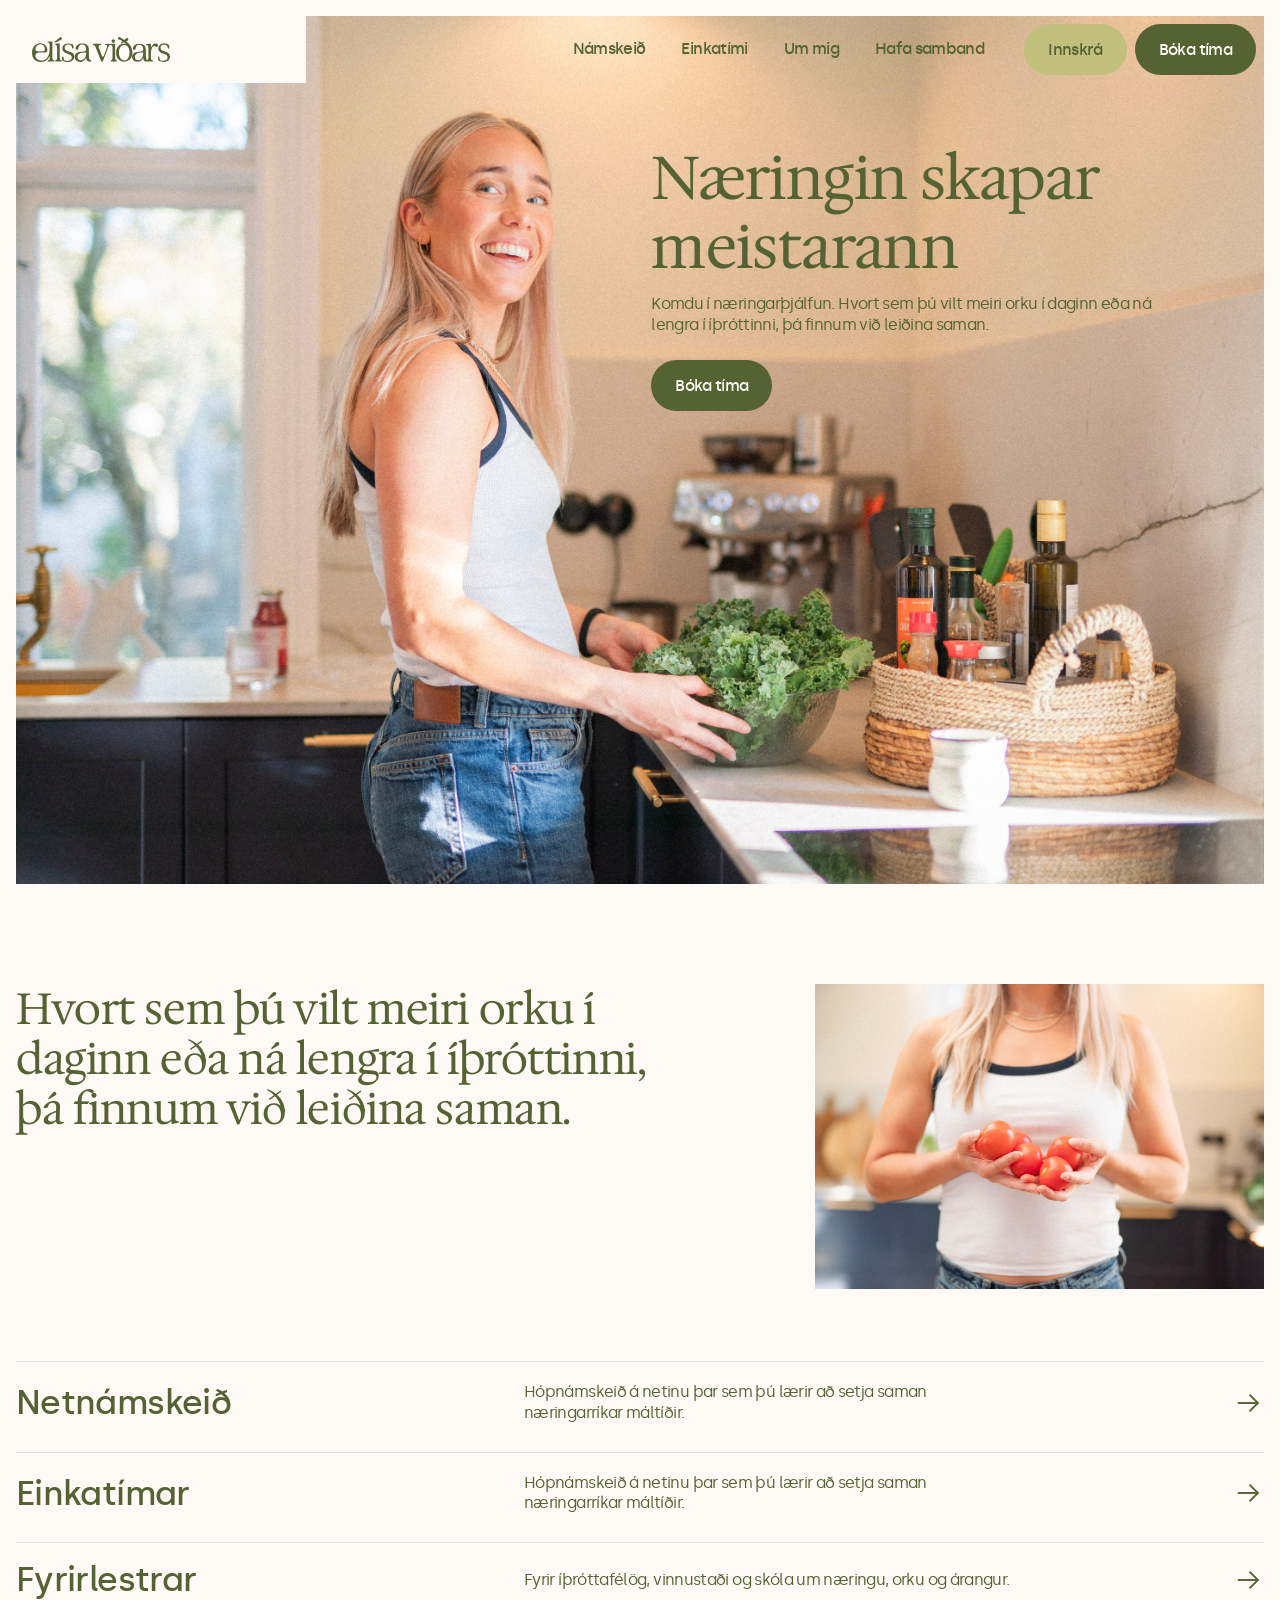
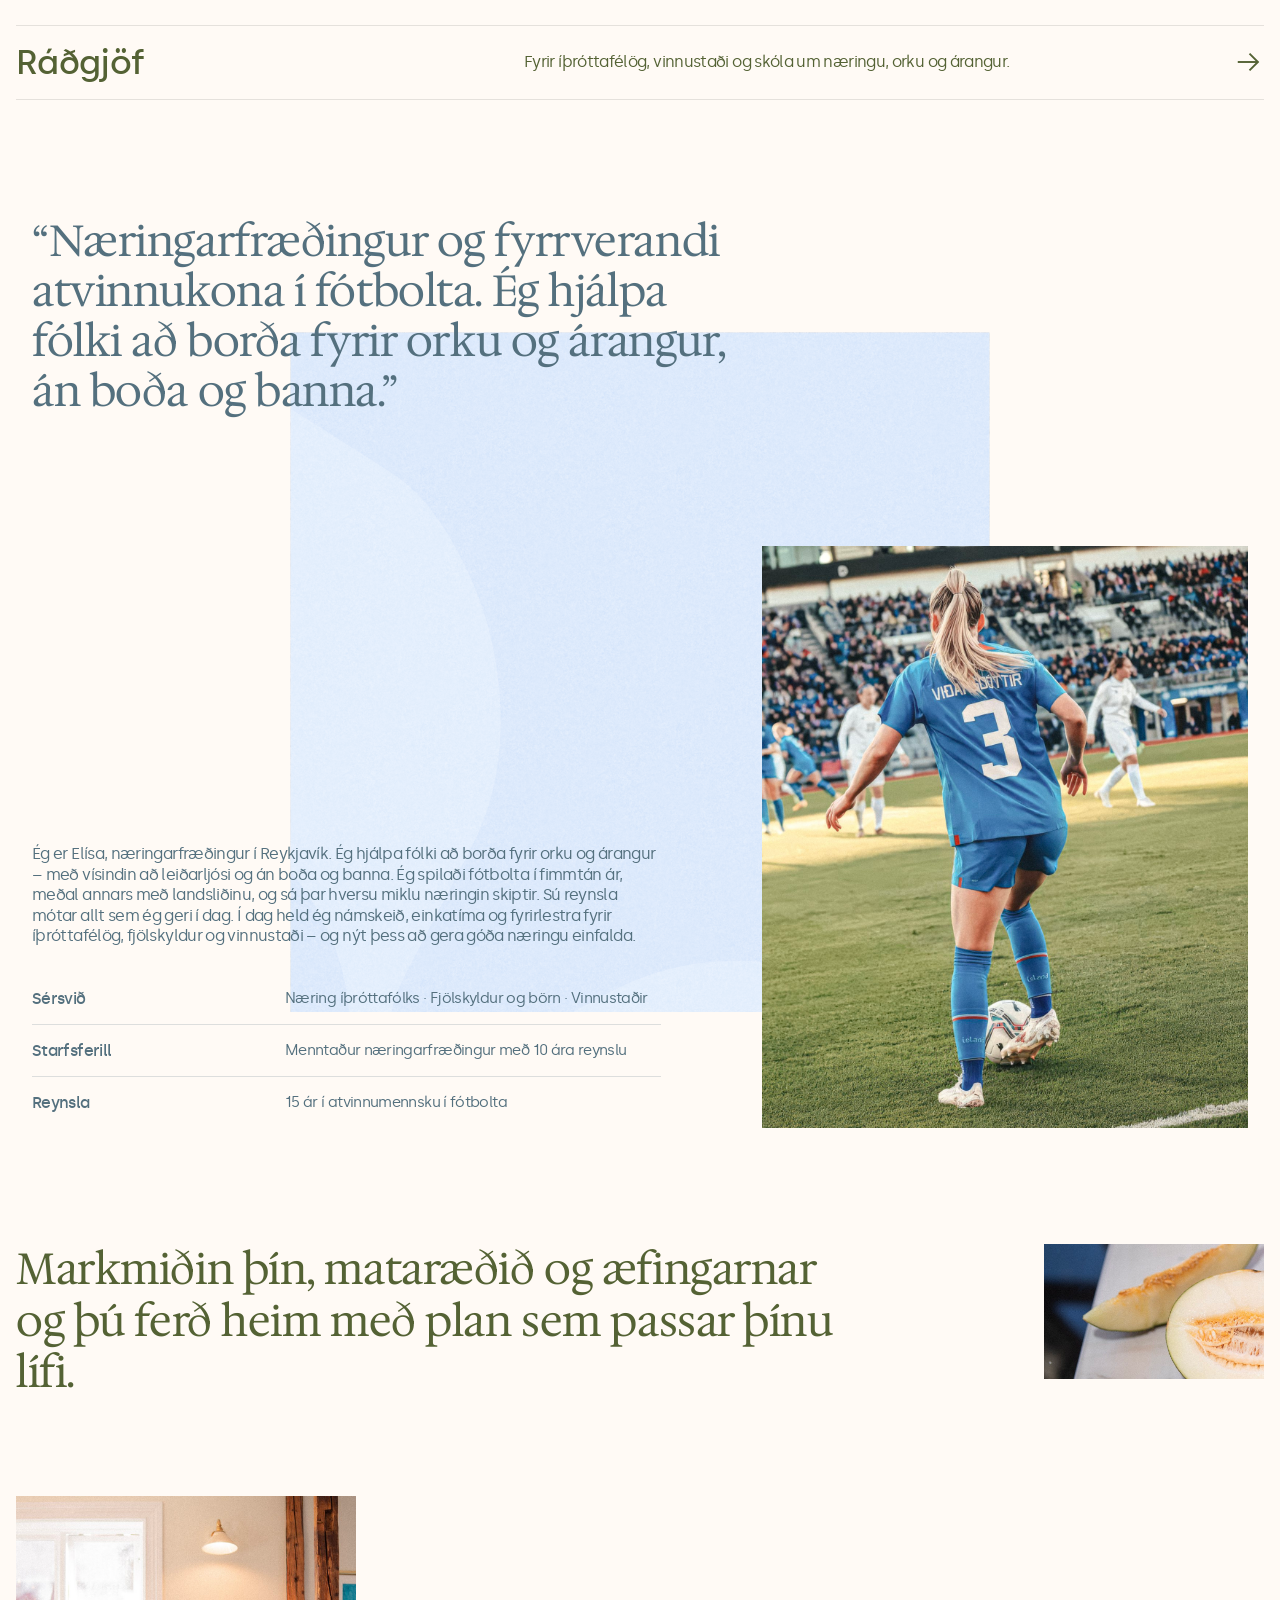
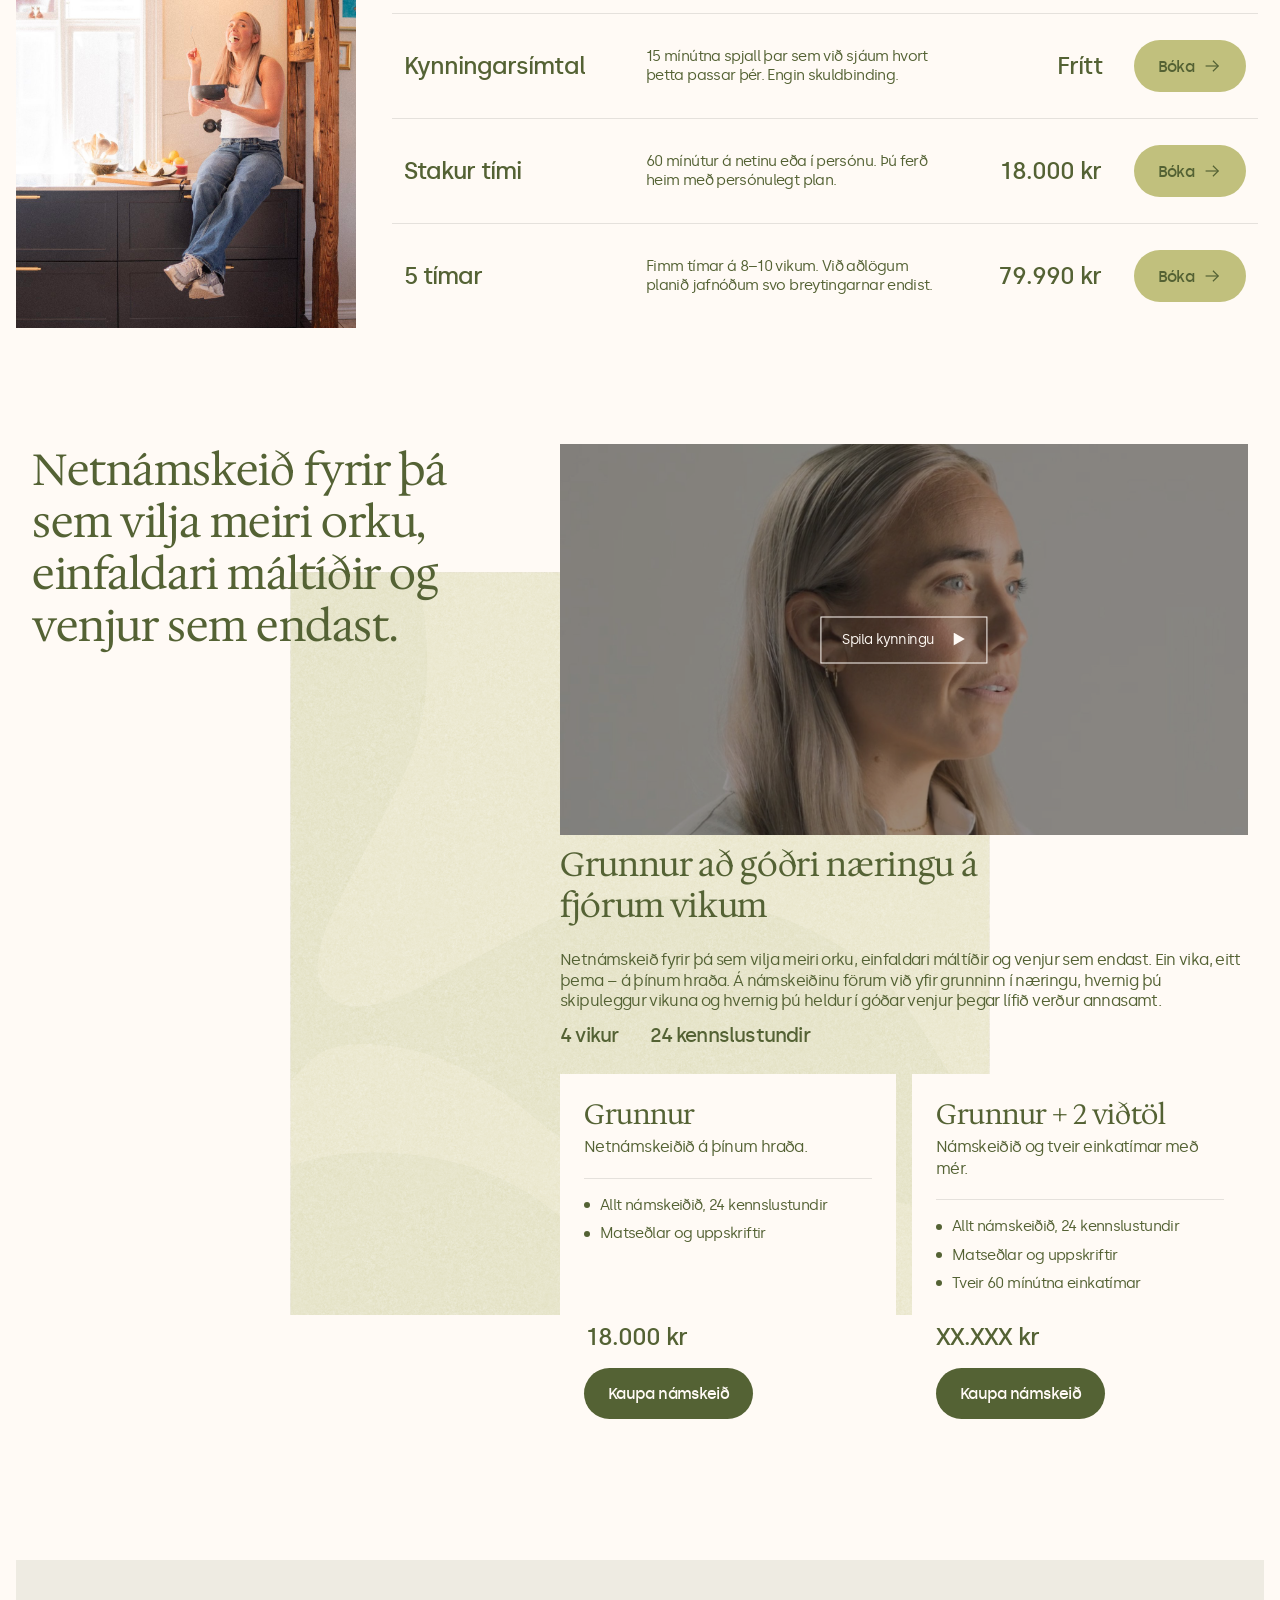
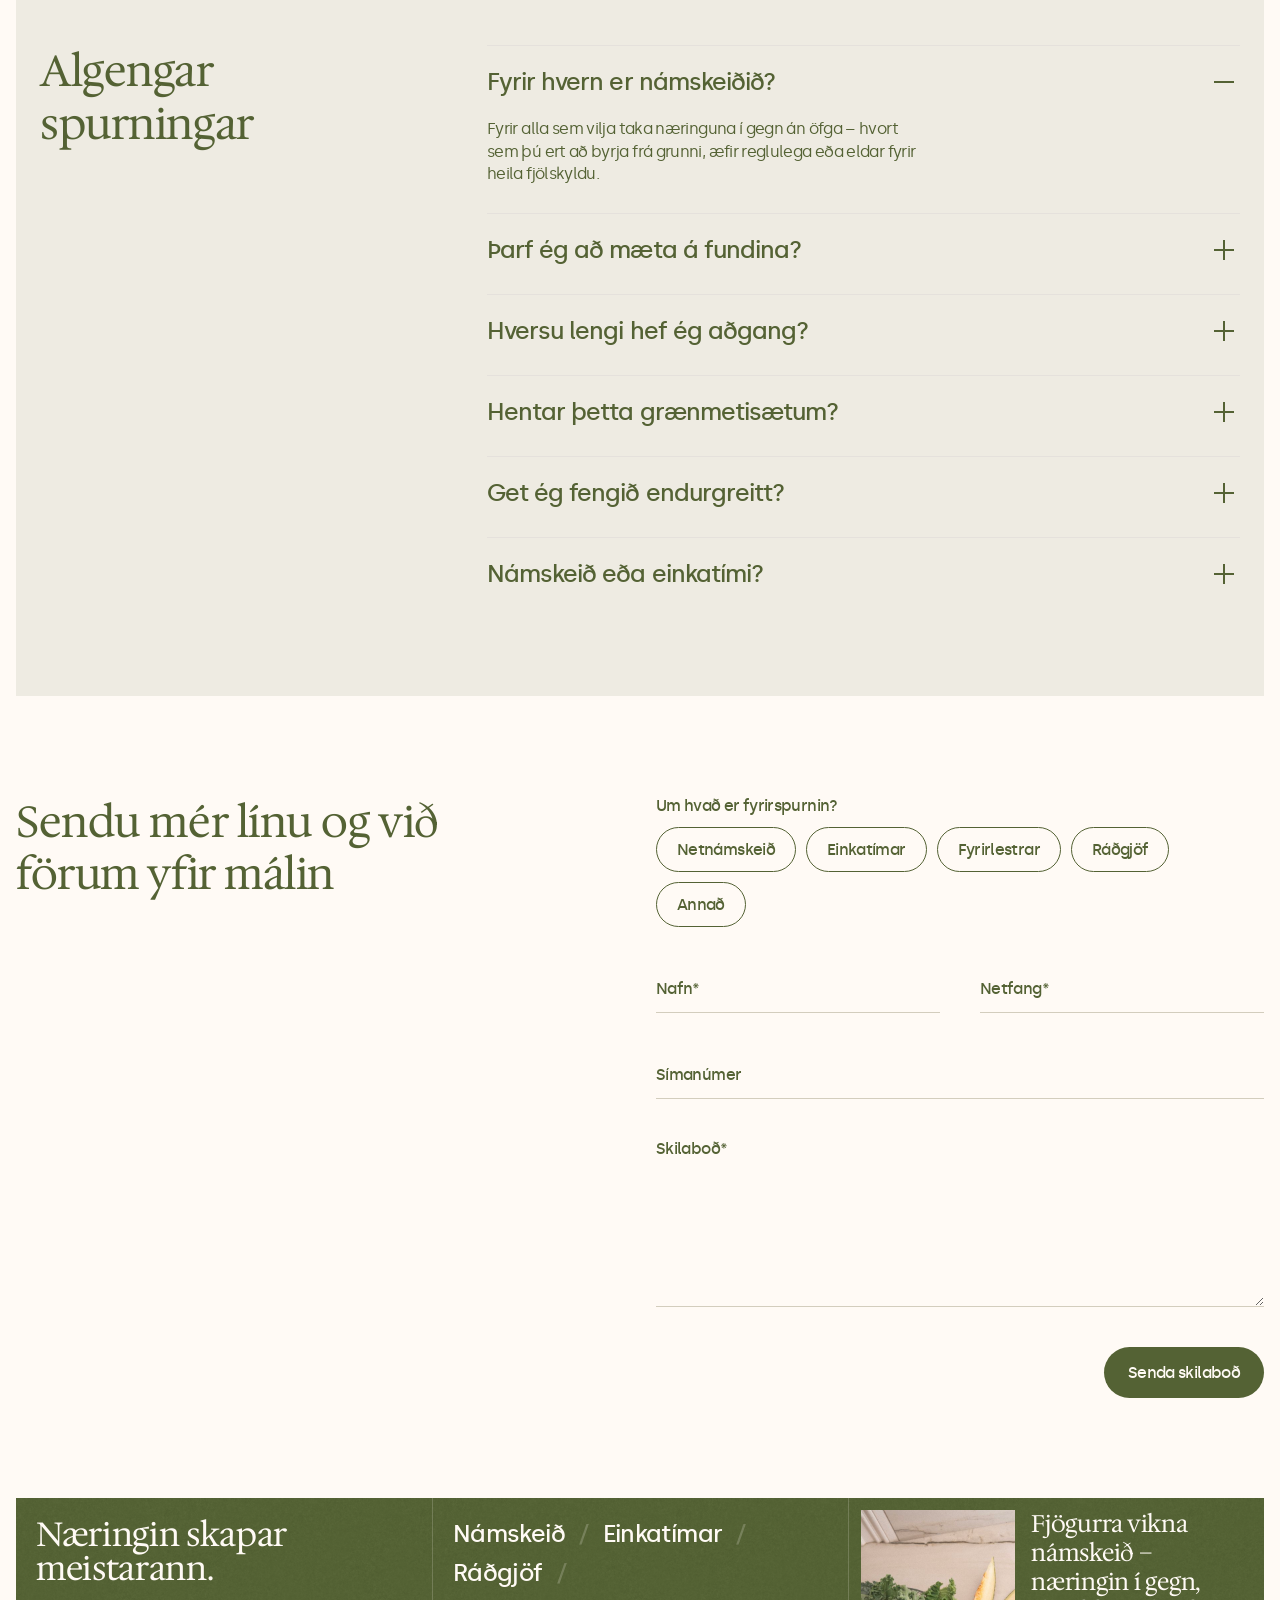
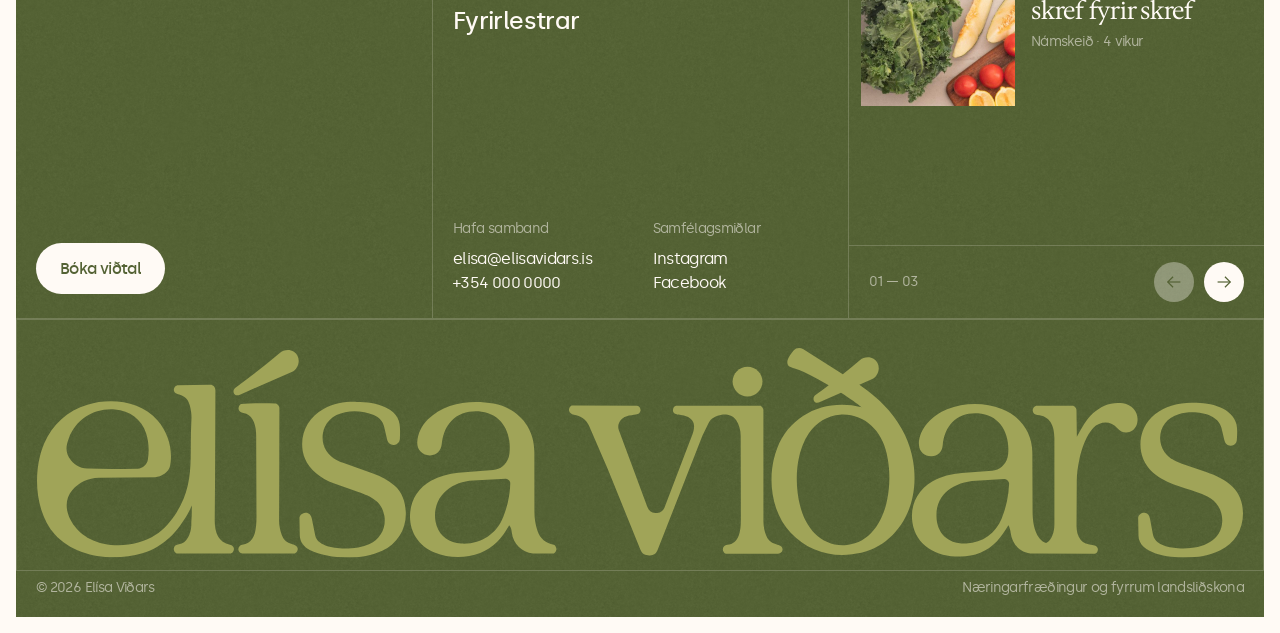
==== commit 380694c1: "Netnámskeið: two options – Grunnur and Grunnur + 2 viðtöl Co-Authored-By: Claude Opus 5.5 <noreply@a" ====
--- a/index.html
+++ b/index.html
@@ -179,9 +179,36 @@
           <li>4 vikur</li>
           <li>24 kennslustundir</li>
         </ul>
-        <div class="course-card__buy">
-          <p class="course-card__price">18.000 kr</p>
-          <a class="button course-card__button" href="#einkatimar">Kaupa námskeið</a>
+        <div class="plans" aria-label="Leiðir">
+          <div class="plan">
+            <div class="plan__head">
+              <h4 class="plan__name">Grunnur</h4>
+              <p class="plan__desc">Netnámskeiðið á þínum hraða.</p>
+            </div>
+            <ul class="plan__list">
+              <li>Allt námskeiðið, 24 kennslustundir</li>
+              <li>Matseðlar og uppskriftir</li>
+            </ul>
+            <div class="plan__buy">
+              <p class="plan__price">18.000 kr</p>
+              <a class="button plan__button" href="#hafa-samband">Kaupa námskeið</a>
+            </div>
+          </div>
+          <div class="plan">
+            <div class="plan__head">
+              <h4 class="plan__name">Grunnur + 2 viðtöl</h4>
+              <p class="plan__desc">Námskeiðið og tveir einkatímar með mér.</p>
+            </div>
+            <ul class="plan__list">
+              <li>Allt námskeiðið, 24 kennslustundir</li>
+              <li>Matseðlar og uppskriftir</li>
+              <li>Tveir 60 mínútna einkatímar</li>
+            </ul>
+            <div class="plan__buy">
+              <p class="plan__price">XX.XXX kr</p>
+              <a class="button plan__button" href="#hafa-samband">Kaupa námskeið</a>
+            </div>
+          </div>
         </div>
       </article>
     </section>
--- a/styles.css
+++ b/styles.css
@@ -1700,3 +1700,72 @@
 /* No gap between the contact panel and the footer */
 .contact { margin-bottom: 0; }
 .fk { margin-top: 0; }
+
+/* Nav links: no hover effect at all */
+.nav__links a:not(.nav__login), .nav__links a:not(.nav__login):hover, .nav__links a:not(.nav__login):focus-visible {
+  background: transparent !important; color: var(--color-olive-800); text-decoration: none; transition: none;
+}
+.nav__links a:not(.nav__login)::before { content: none !important; }
+.nav__links a:not(.nav__login):focus-visible { outline: 2px solid var(--color-olive-800); outline-offset: 2px; }
+
+/* Phones: every button spans the full width */
+@media (max-width: 640px) {
+  .hero__button, .course-card__button, .contact__submit .button, .fk__cta, .price__cta {
+    display: flex !important; width: 100% !important; justify-content: center; justify-self: stretch !important; align-self: stretch;
+  }
+  .hero__content { align-items: stretch; }
+  .contact__submit { justify-content: stretch; }
+  .menu__actions { display: grid !important; grid-template-columns: 1fr 1fr; gap: 8px !important; }
+  .menu__book, .menu__login { width: 100% !important; justify-content: center; }
+}
+
+/* 16px between the contact panel and the footer */
+.contact { margin-bottom: 16px; }
+
+/* ==========================================================================
+   Comment 28.10: same gap between every section; the sand panel moves from
+   Hafa samband to Algengar spurningar.
+   ========================================================================== */
+.course  { margin-bottom: 0; }
+.faq {
+  margin: var(--section-space) var(--margin) 0;
+  padding: clamp(64px, 6.7vw, 96px) 24px;
+  background: #eeebe2;
+}
+.contact {
+  background: transparent;
+  margin: var(--section-space) var(--margin) 0;
+  padding: 0;
+}
+.fk { margin-top: var(--section-space); }
+@media (max-width: 1024px) {
+  .faq { padding: 64px 16px; }
+  .contact { padding: 0 16px; }
+}
+
+/* Front-page logo the same size as on the login pages (138px) */
+.nav__logo img { width: 138px; }
+
+/* ==========================================================================
+   Netnámskeið: two options – Grunnur, and Grunnur + 2 viðtöl
+   ========================================================================== */
+.course-card .course-card__meta { margin-bottom: 16px; }
+.plans { container-type: inline-size; display: grid; grid-template-columns: repeat(2, minmax(0, 1fr)); gap: 16px; margin-top: auto; }
+.plan { display: flex; flex-direction: column; gap: 20px; padding: 24px; background: var(--color-neutral-050, #fffaf5); color: var(--color-olive-800); }
+.plan__name { font-family: "Hedvig Letters Serif", Georgia, serif; font-weight: 400; font-size: 28px; line-height: 1.15; letter-spacing: -0.01em; }
+.plan__desc { margin-top: 6px; font-size: 16px; line-height: 1.35; }
+.plan__list { list-style: none; margin: 0; padding: 16px 0 0; border-top: 1px solid #e5e1dc; display: flex; flex-direction: column; gap: 8px; font-size: 15px; line-height: 1.35; }
+.plan__list li { display: flex; gap: 10px; }
+.plan__list li::before { content: ""; flex: none; width: 6px; height: 6px; margin-top: .5em; border-radius: 50%; background: var(--color-olive-800); }
+.plan__buy { margin-top: auto; padding-top: 8px; display: flex; align-items: center; justify-content: space-between; gap: 16px; flex-wrap: wrap; }
+.plan__price { font-size: 24px; font-weight: 500; letter-spacing: -0.04em; white-space: nowrap; font-variant-numeric: tabular-nums; }
+@media (max-width: 640px) {
+  .plans { grid-template-columns: 1fr; }
+  .plan { padding: 20px 16px; }
+  .plan__buy { flex-direction: column; align-items: stretch; }
+  .plan__button { display: flex !important; width: 100% !important; justify-content: center; }
+}
+@media (min-width: 641px) and (max-width: 860px) { .plans { grid-template-columns: 1fr; } }
+.plan__name { margin: 0; }
+.plan__desc { margin: 6px 0 0; }
+.plan__head { min-height: 0; }
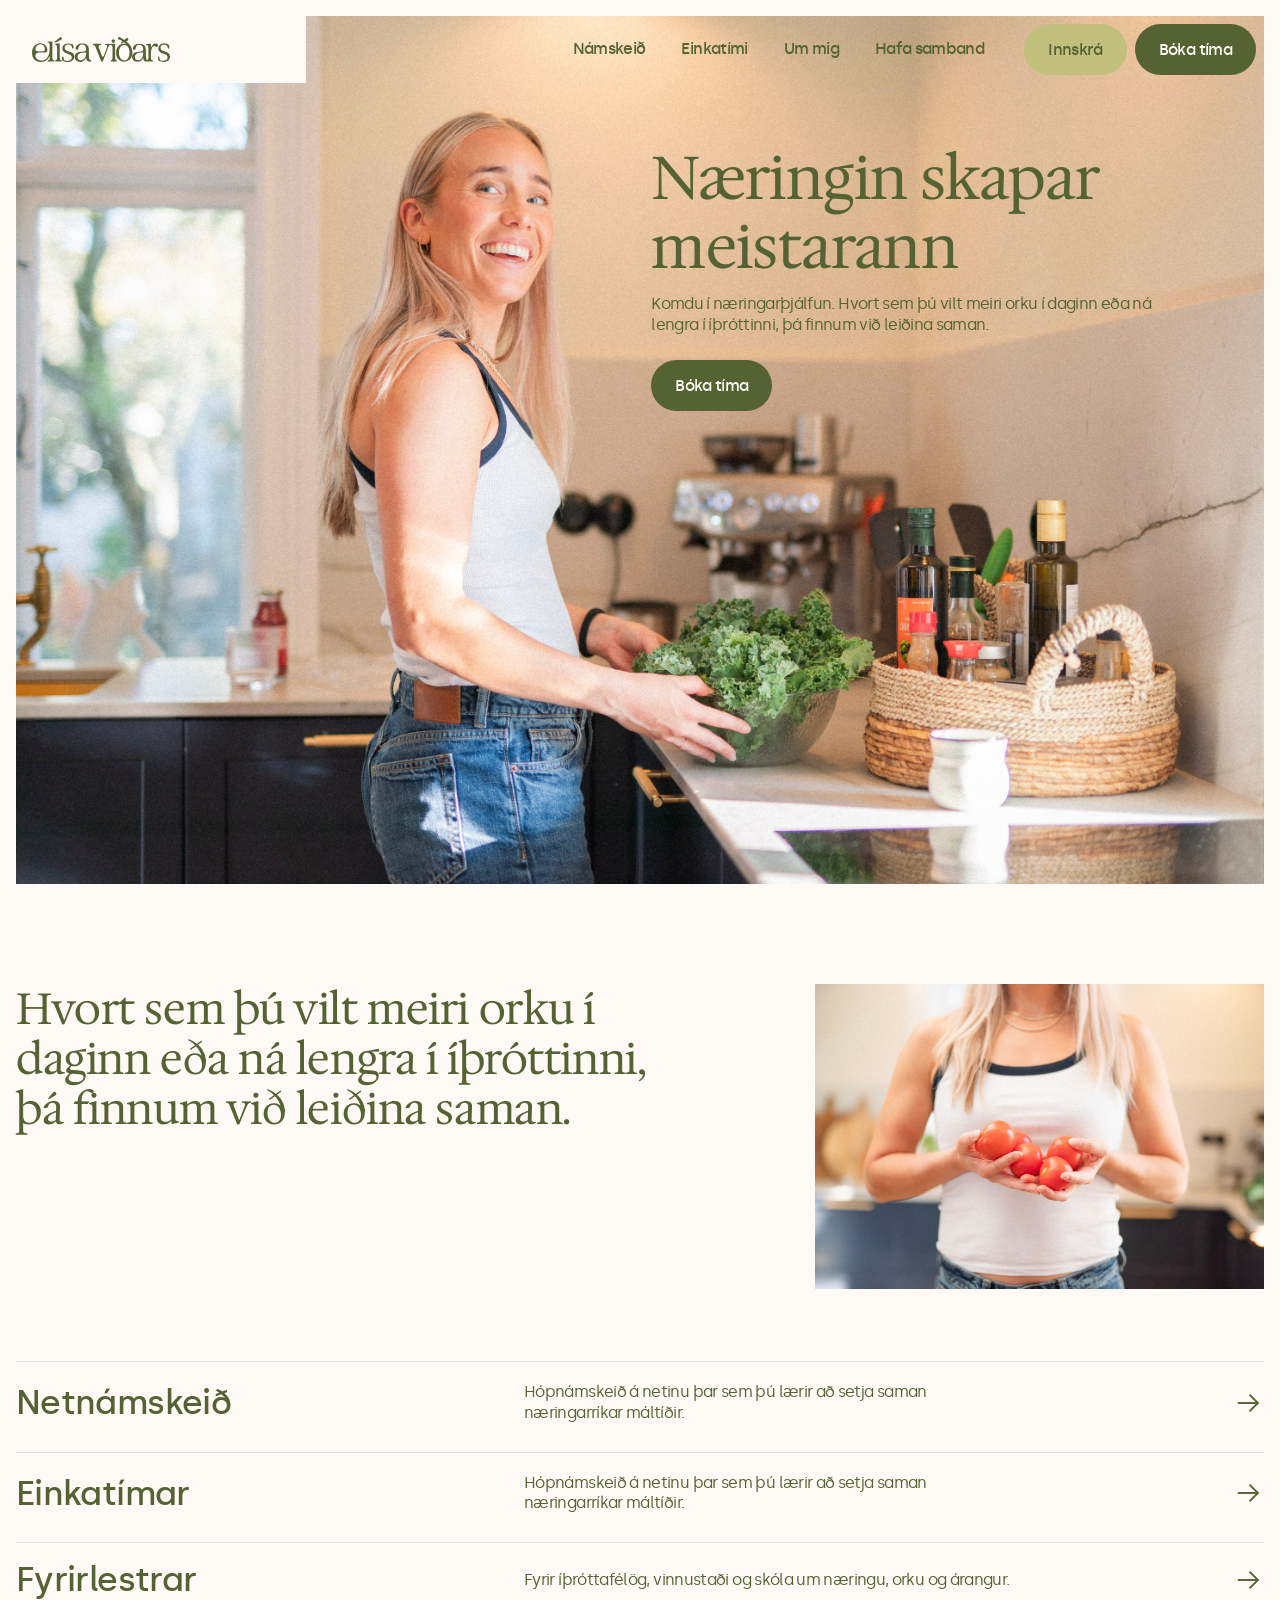
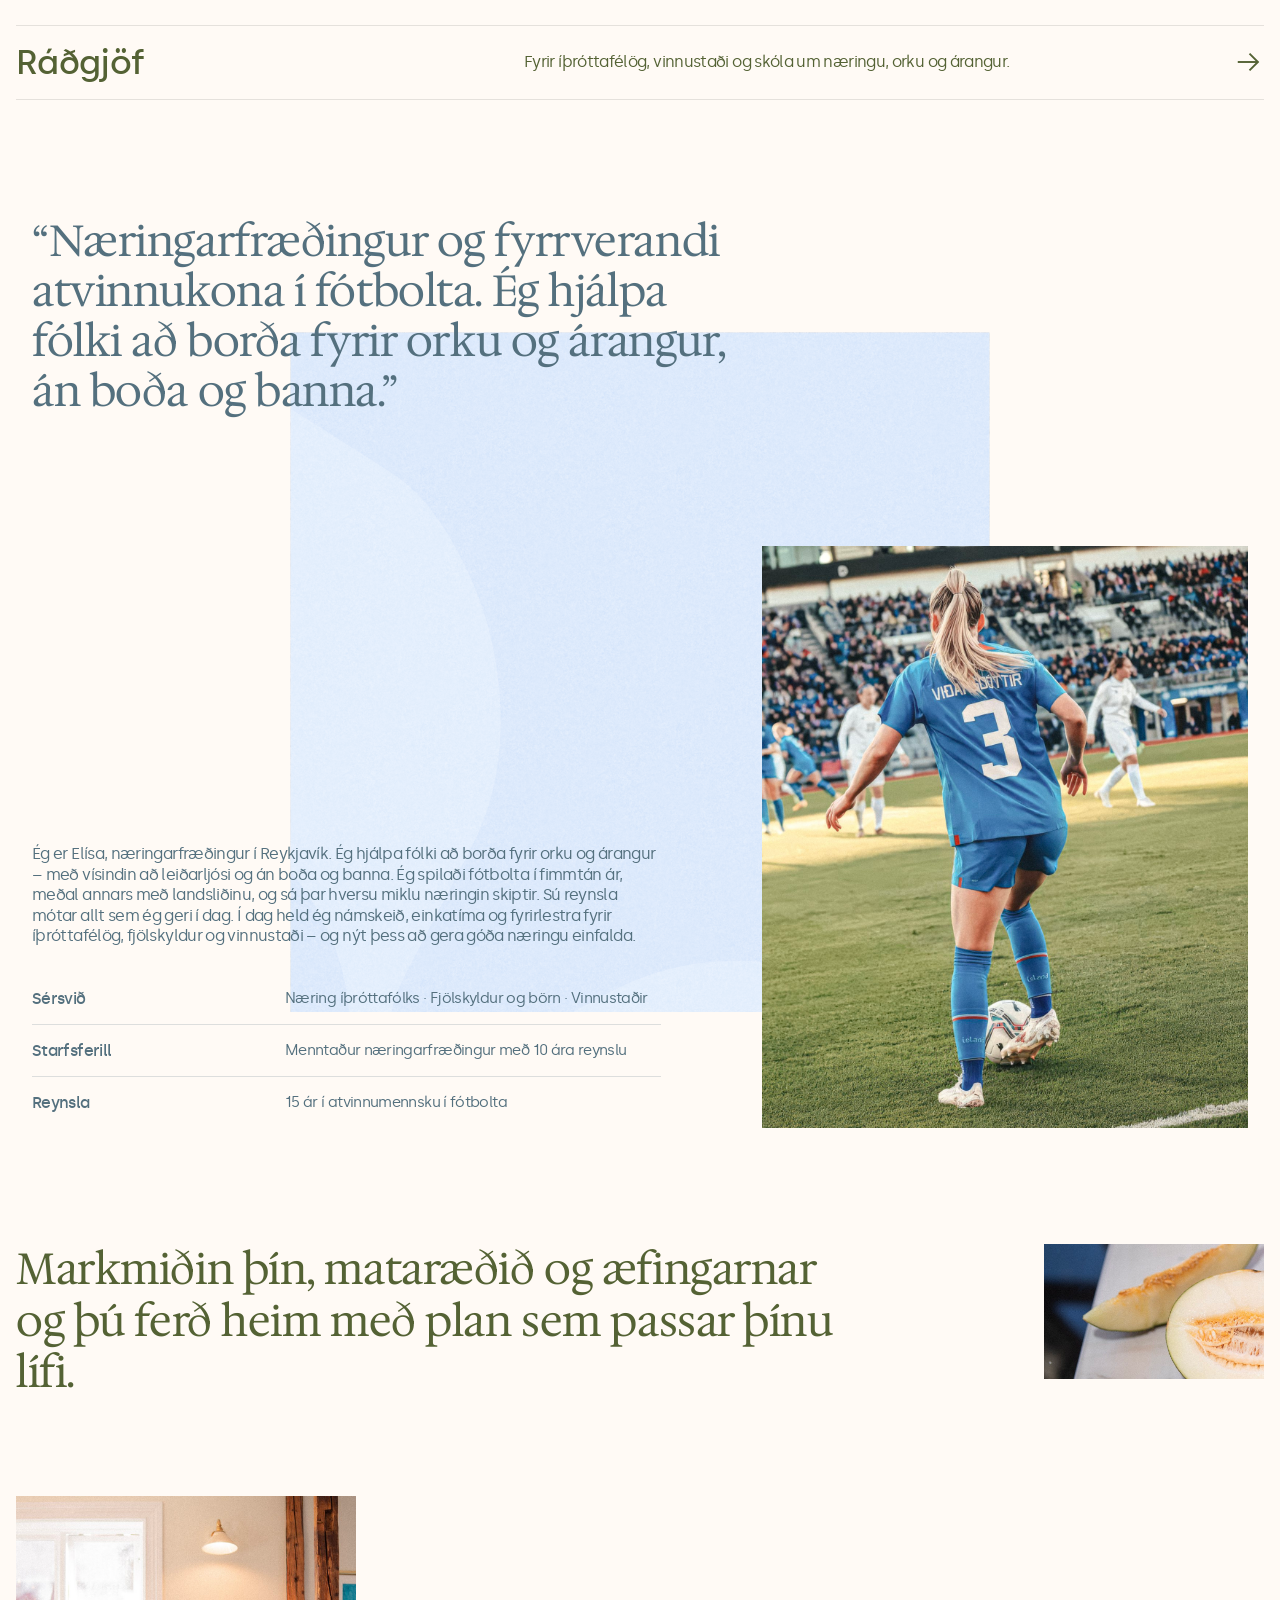
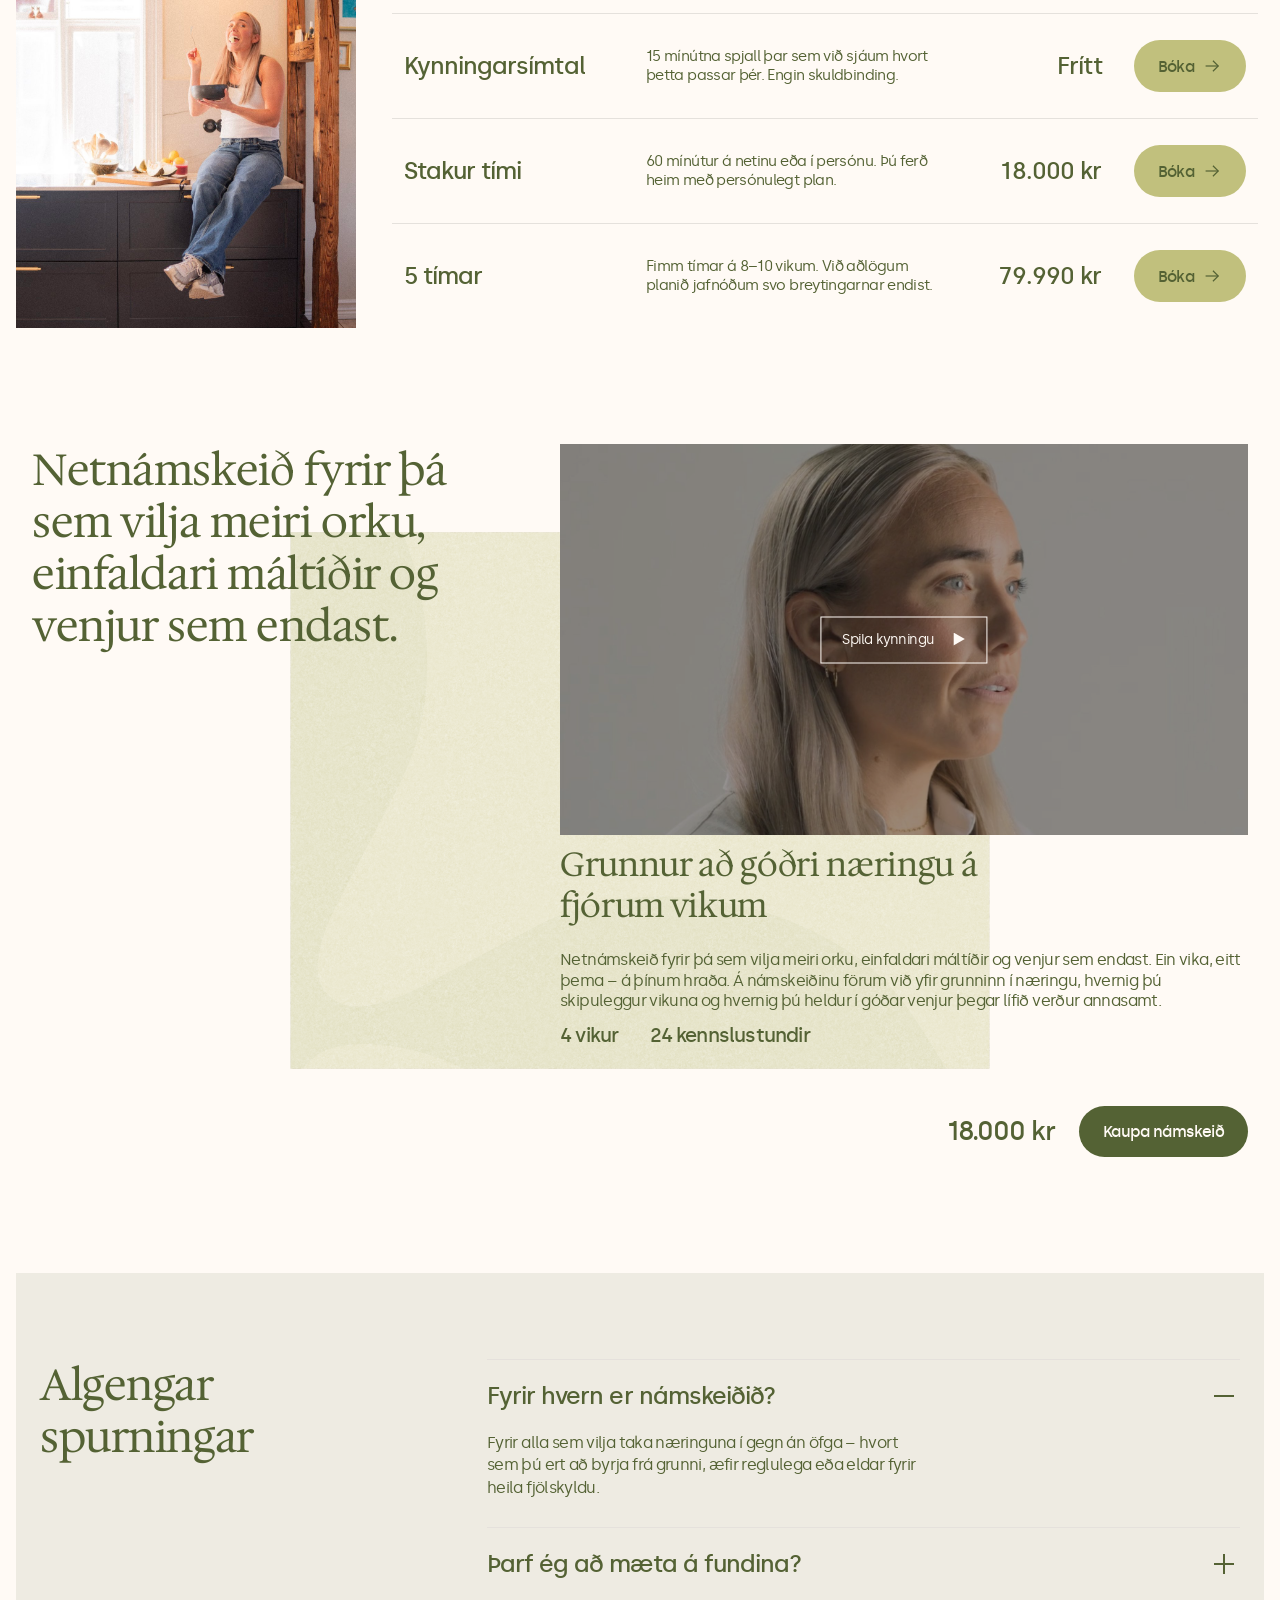
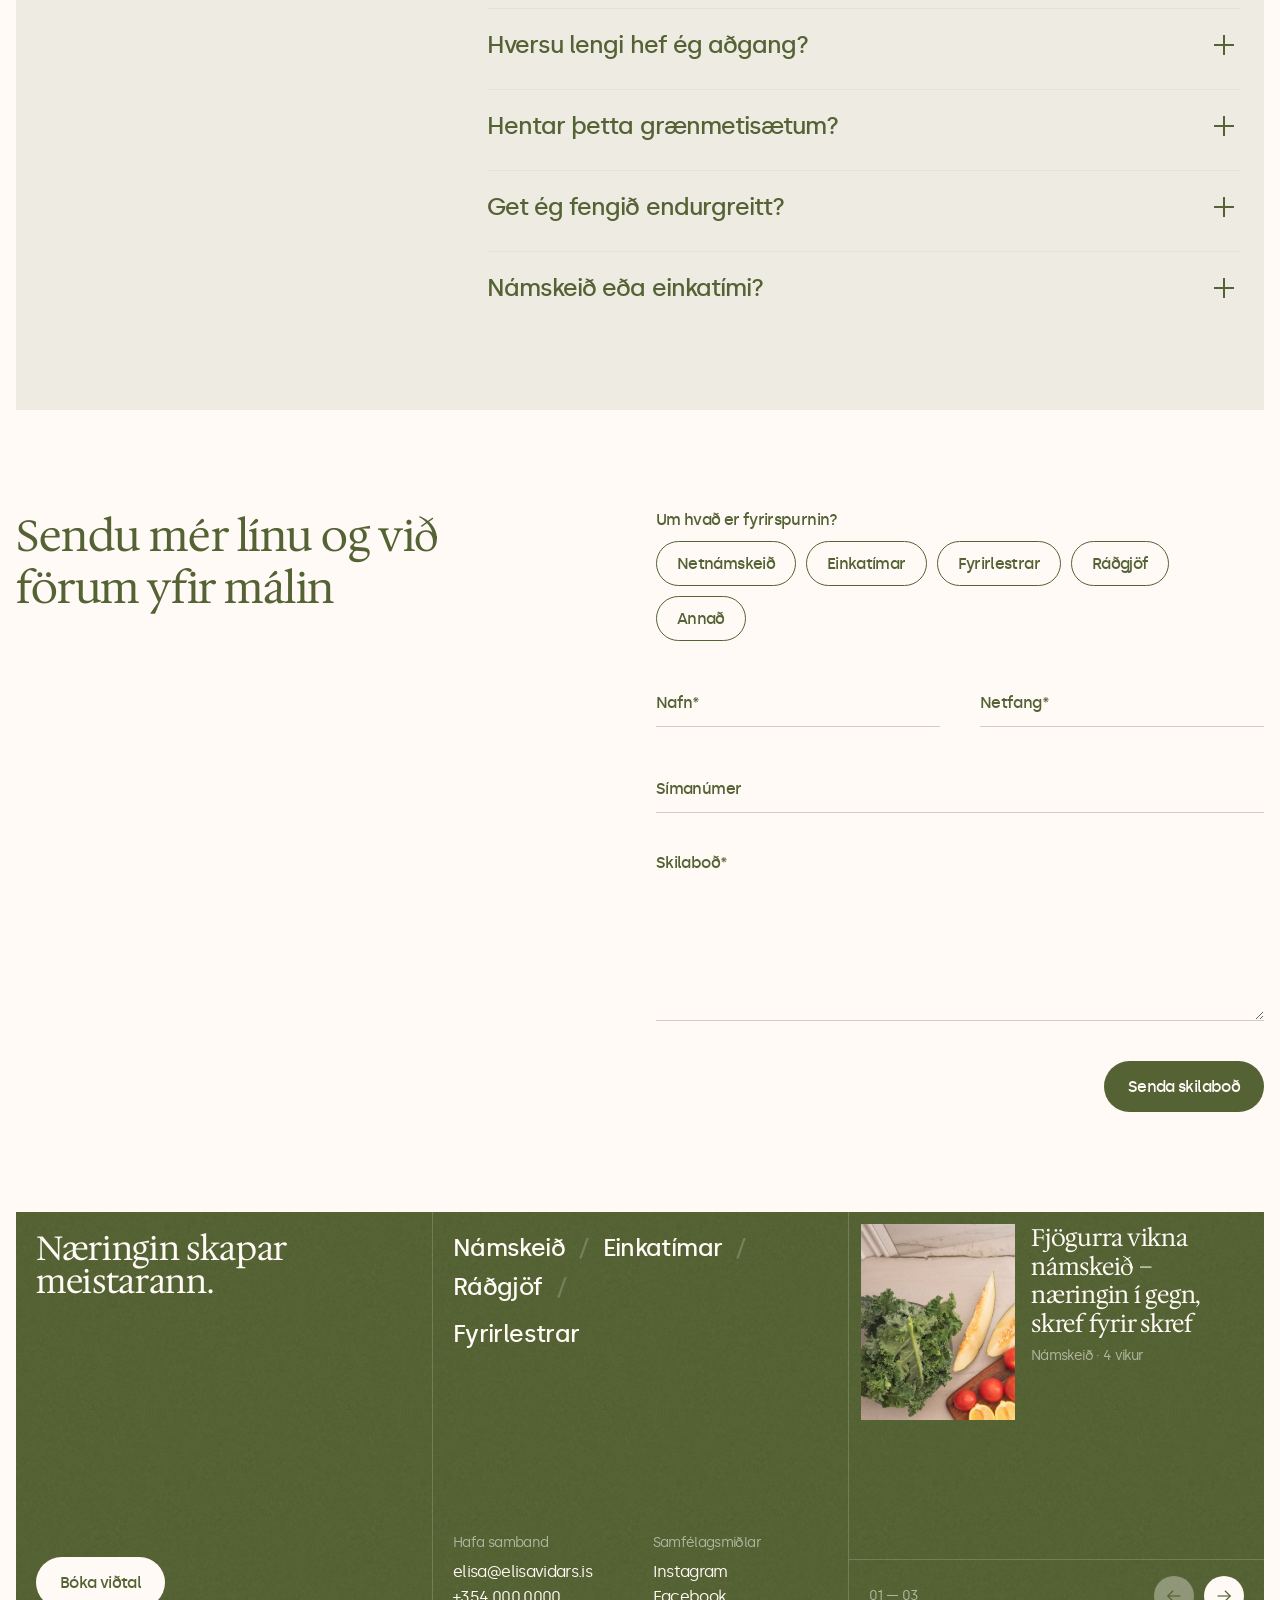
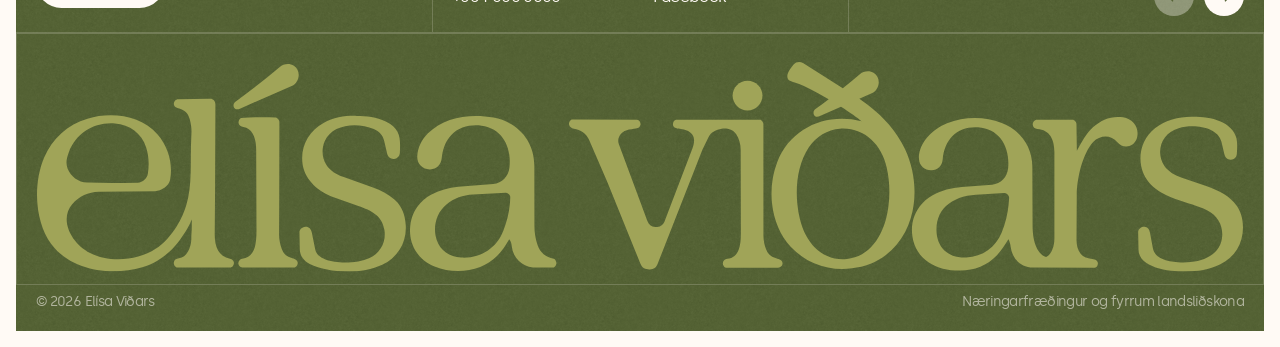
==== commit ca20f049: "Revert "Netnámskeið: two options – Grunnur and Grunnur + 2 viðtöl" Co-Authored-By: Claude Opus 5.5 <" ====
--- a/index.html
+++ b/index.html
@@ -179,36 +179,9 @@
           <li>4 vikur</li>
           <li>24 kennslustundir</li>
         </ul>
-        <div class="plans" aria-label="Leiðir">
-          <div class="plan">
-            <div class="plan__head">
-              <h4 class="plan__name">Grunnur</h4>
-              <p class="plan__desc">Netnámskeiðið á þínum hraða.</p>
-            </div>
-            <ul class="plan__list">
-              <li>Allt námskeiðið, 24 kennslustundir</li>
-              <li>Matseðlar og uppskriftir</li>
-            </ul>
-            <div class="plan__buy">
-              <p class="plan__price">18.000 kr</p>
-              <a class="button plan__button" href="#hafa-samband">Kaupa námskeið</a>
-            </div>
-          </div>
-          <div class="plan">
-            <div class="plan__head">
-              <h4 class="plan__name">Grunnur + 2 viðtöl</h4>
-              <p class="plan__desc">Námskeiðið og tveir einkatímar með mér.</p>
-            </div>
-            <ul class="plan__list">
-              <li>Allt námskeiðið, 24 kennslustundir</li>
-              <li>Matseðlar og uppskriftir</li>
-              <li>Tveir 60 mínútna einkatímar</li>
-            </ul>
-            <div class="plan__buy">
-              <p class="plan__price">XX.XXX kr</p>
-              <a class="button plan__button" href="#hafa-samband">Kaupa námskeið</a>
-            </div>
-          </div>
+        <div class="course-card__buy">
+          <p class="course-card__price">18.000 kr</p>
+          <a class="button course-card__button" href="#einkatimar">Kaupa námskeið</a>
         </div>
       </article>
     </section>
--- a/styles.css
+++ b/styles.css
@@ -1745,27 +1745,3 @@
 
 /* Front-page logo the same size as on the login pages (138px) */
 .nav__logo img { width: 138px; }
-
-/* ==========================================================================
-   Netnámskeið: two options – Grunnur, and Grunnur + 2 viðtöl
-   ========================================================================== */
-.course-card .course-card__meta { margin-bottom: 16px; }
-.plans { container-type: inline-size; display: grid; grid-template-columns: repeat(2, minmax(0, 1fr)); gap: 16px; margin-top: auto; }
-.plan { display: flex; flex-direction: column; gap: 20px; padding: 24px; background: var(--color-neutral-050, #fffaf5); color: var(--color-olive-800); }
-.plan__name { font-family: "Hedvig Letters Serif", Georgia, serif; font-weight: 400; font-size: 28px; line-height: 1.15; letter-spacing: -0.01em; }
-.plan__desc { margin-top: 6px; font-size: 16px; line-height: 1.35; }
-.plan__list { list-style: none; margin: 0; padding: 16px 0 0; border-top: 1px solid #e5e1dc; display: flex; flex-direction: column; gap: 8px; font-size: 15px; line-height: 1.35; }
-.plan__list li { display: flex; gap: 10px; }
-.plan__list li::before { content: ""; flex: none; width: 6px; height: 6px; margin-top: .5em; border-radius: 50%; background: var(--color-olive-800); }
-.plan__buy { margin-top: auto; padding-top: 8px; display: flex; align-items: center; justify-content: space-between; gap: 16px; flex-wrap: wrap; }
-.plan__price { font-size: 24px; font-weight: 500; letter-spacing: -0.04em; white-space: nowrap; font-variant-numeric: tabular-nums; }
-@media (max-width: 640px) {
-  .plans { grid-template-columns: 1fr; }
-  .plan { padding: 20px 16px; }
-  .plan__buy { flex-direction: column; align-items: stretch; }
-  .plan__button { display: flex !important; width: 100% !important; justify-content: center; }
-}
-@media (min-width: 641px) and (max-width: 860px) { .plans { grid-template-columns: 1fr; } }
-.plan__name { margin: 0; }
-.plan__desc { margin: 6px 0 0; }
-.plan__head { min-height: 0; }
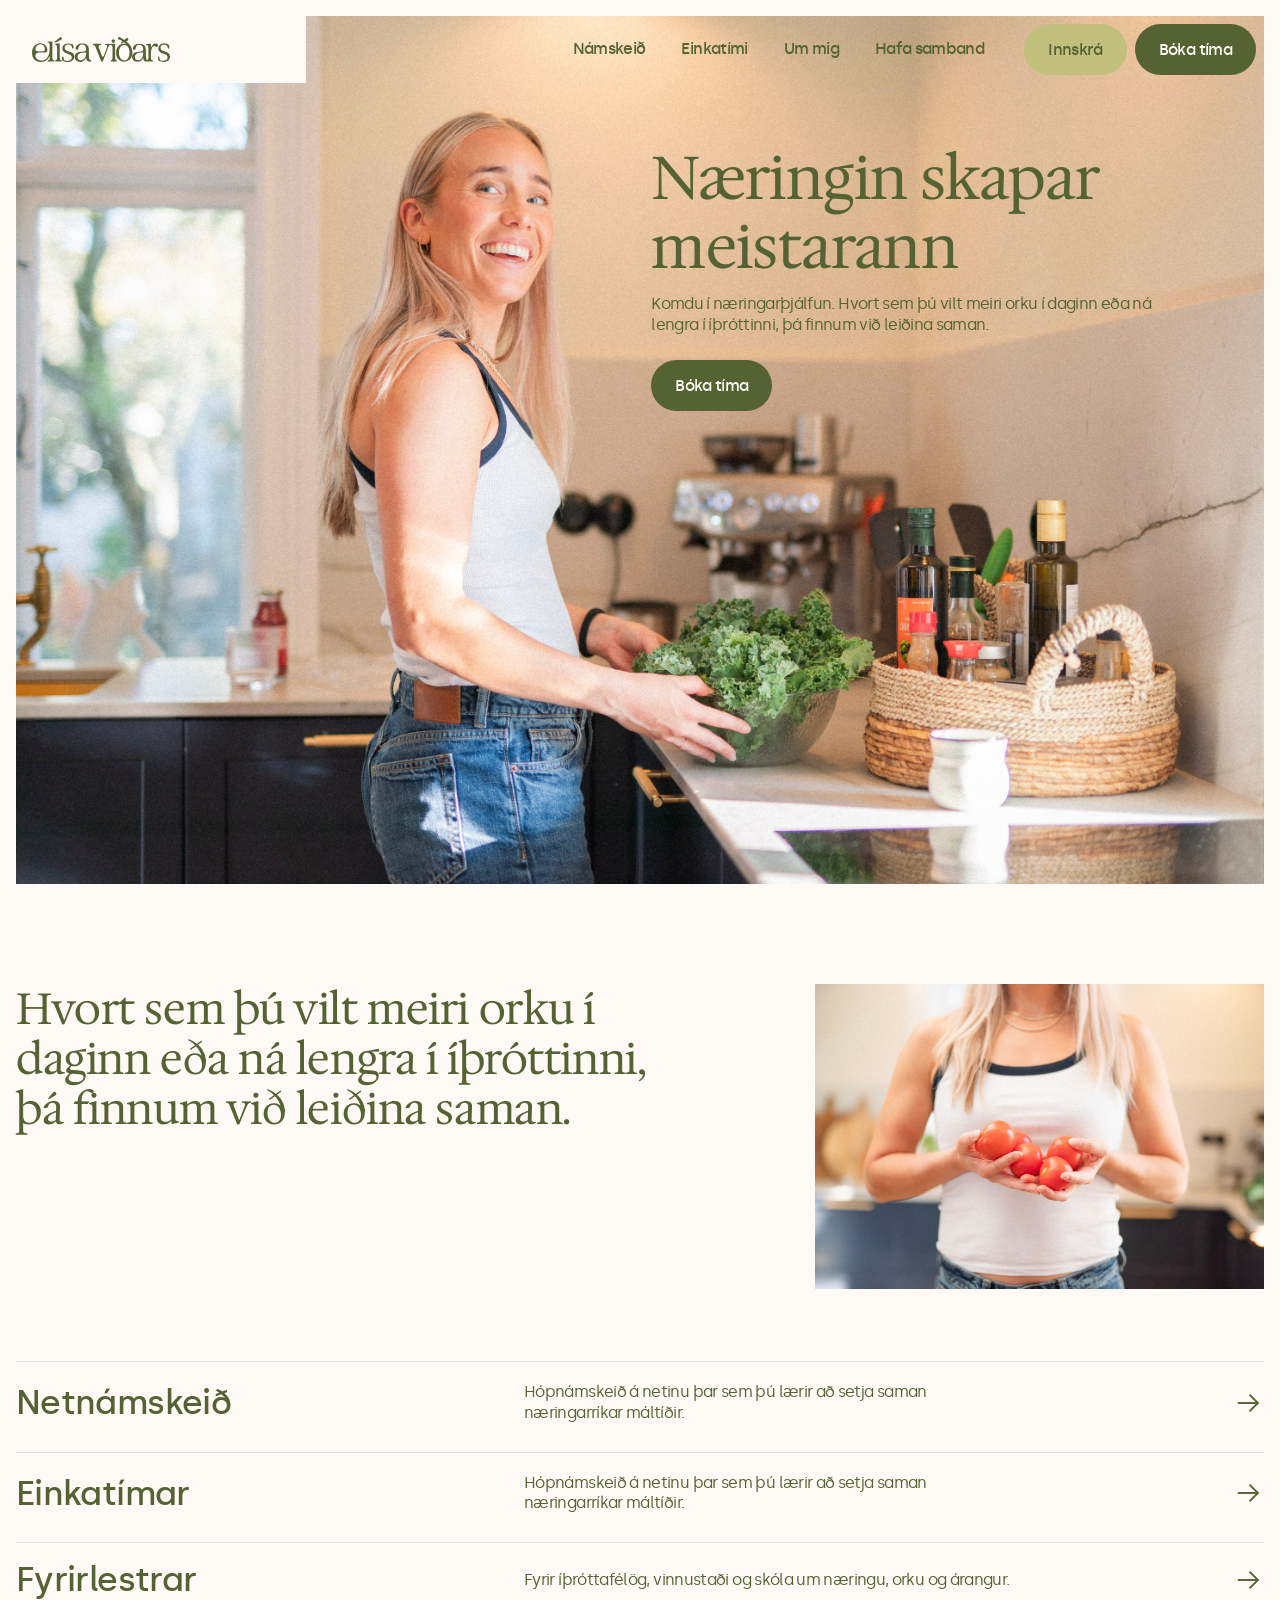
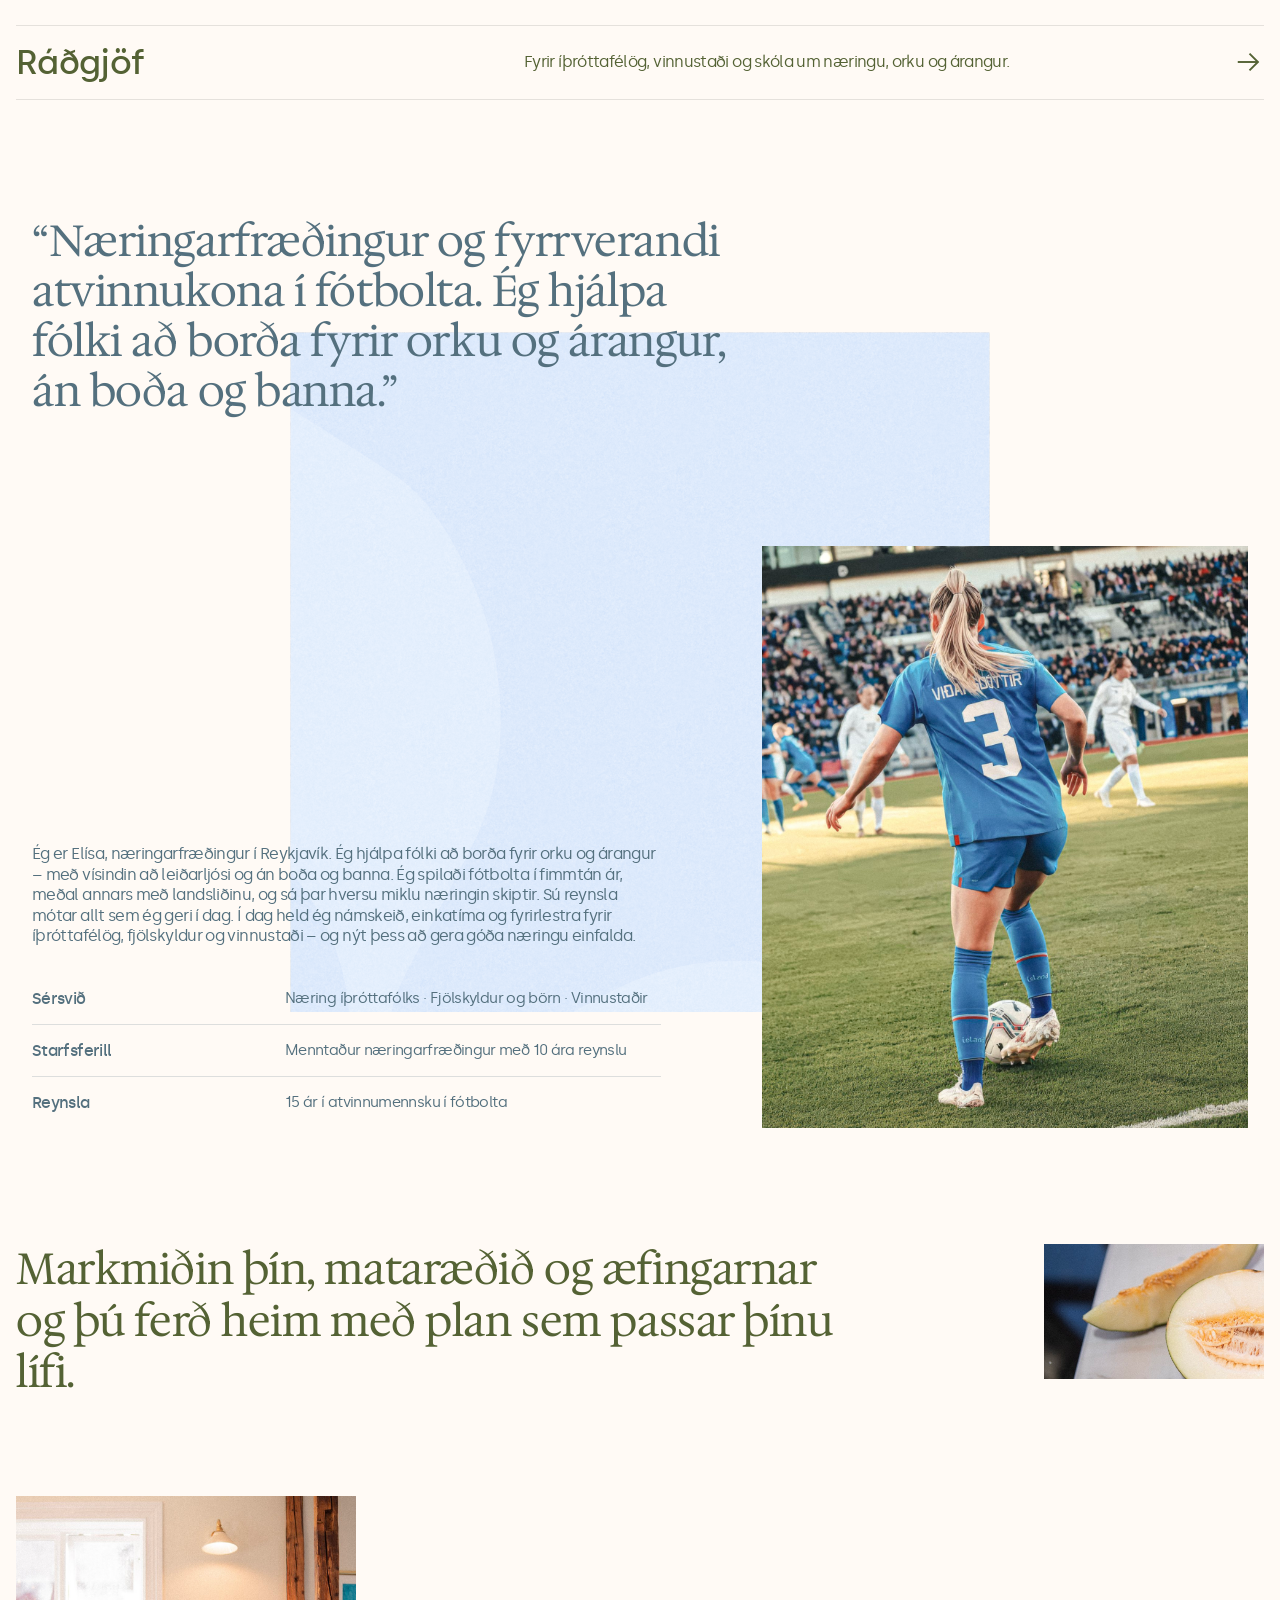
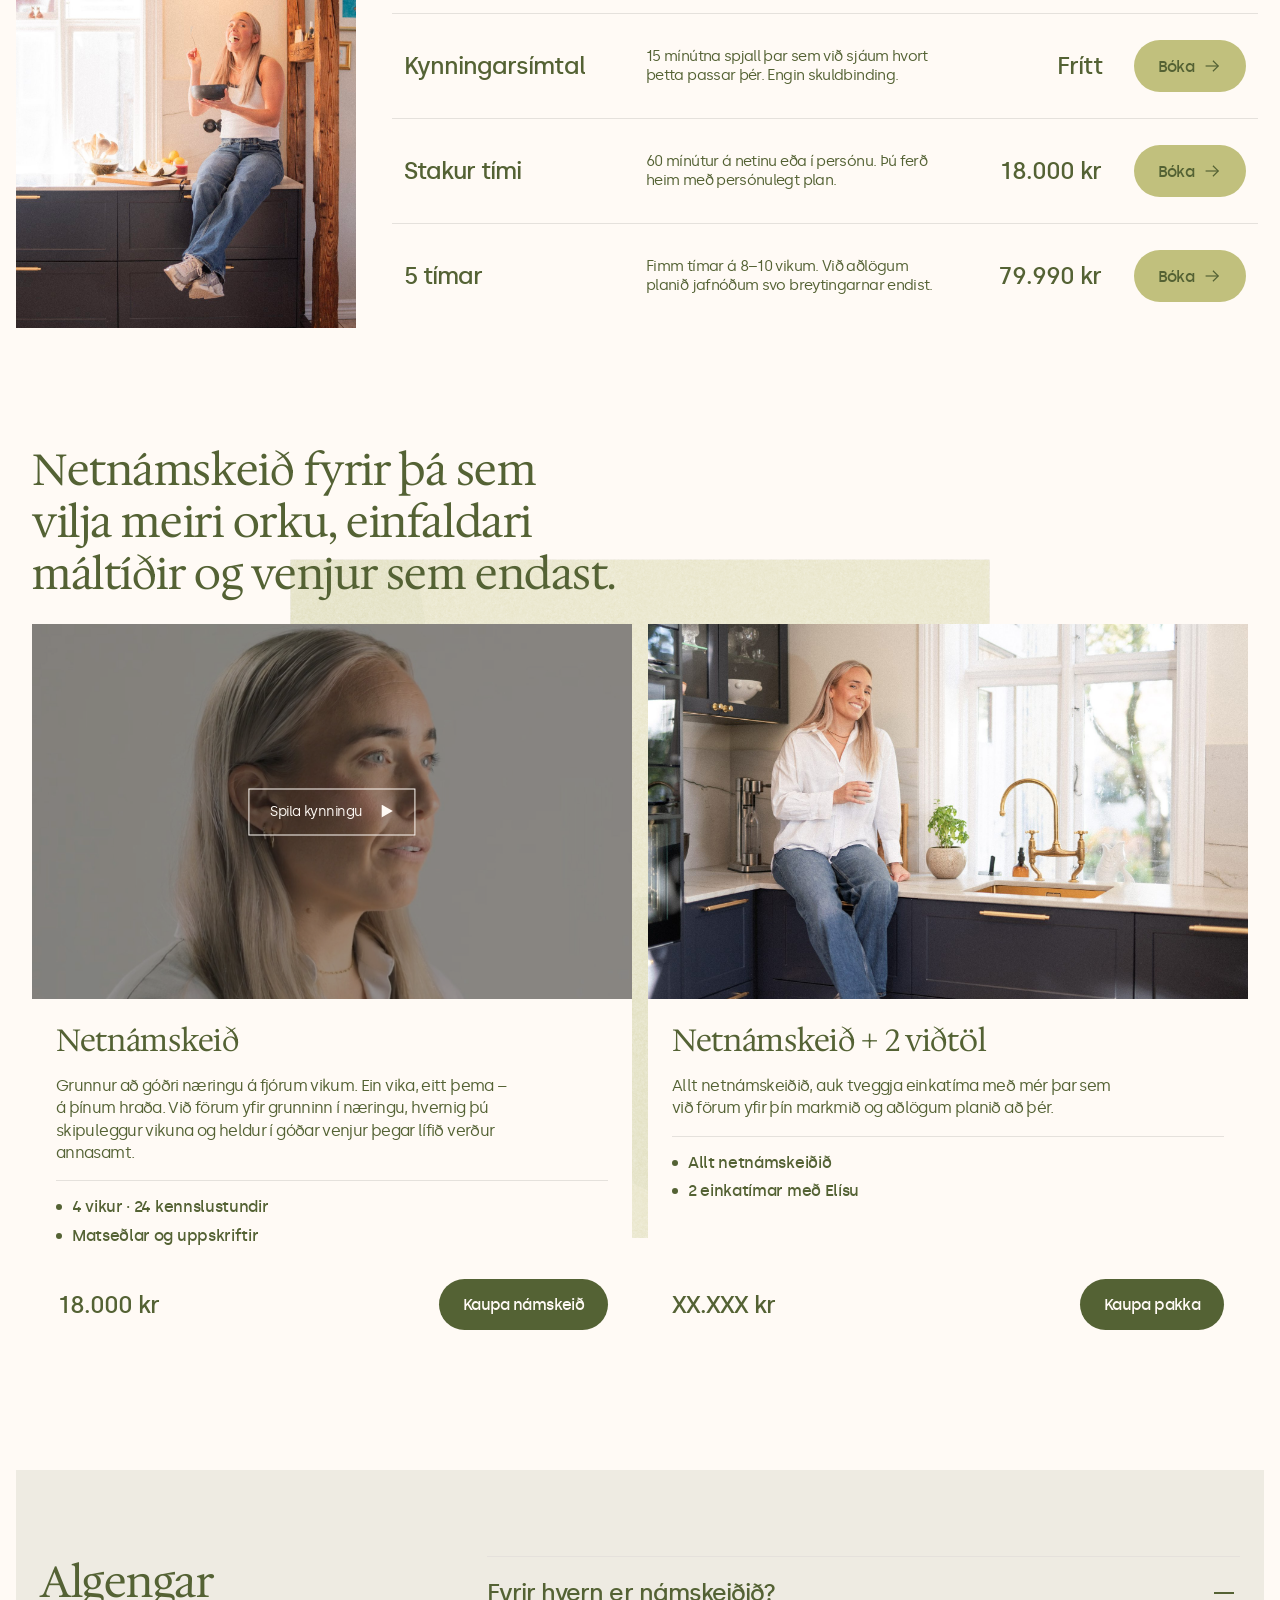
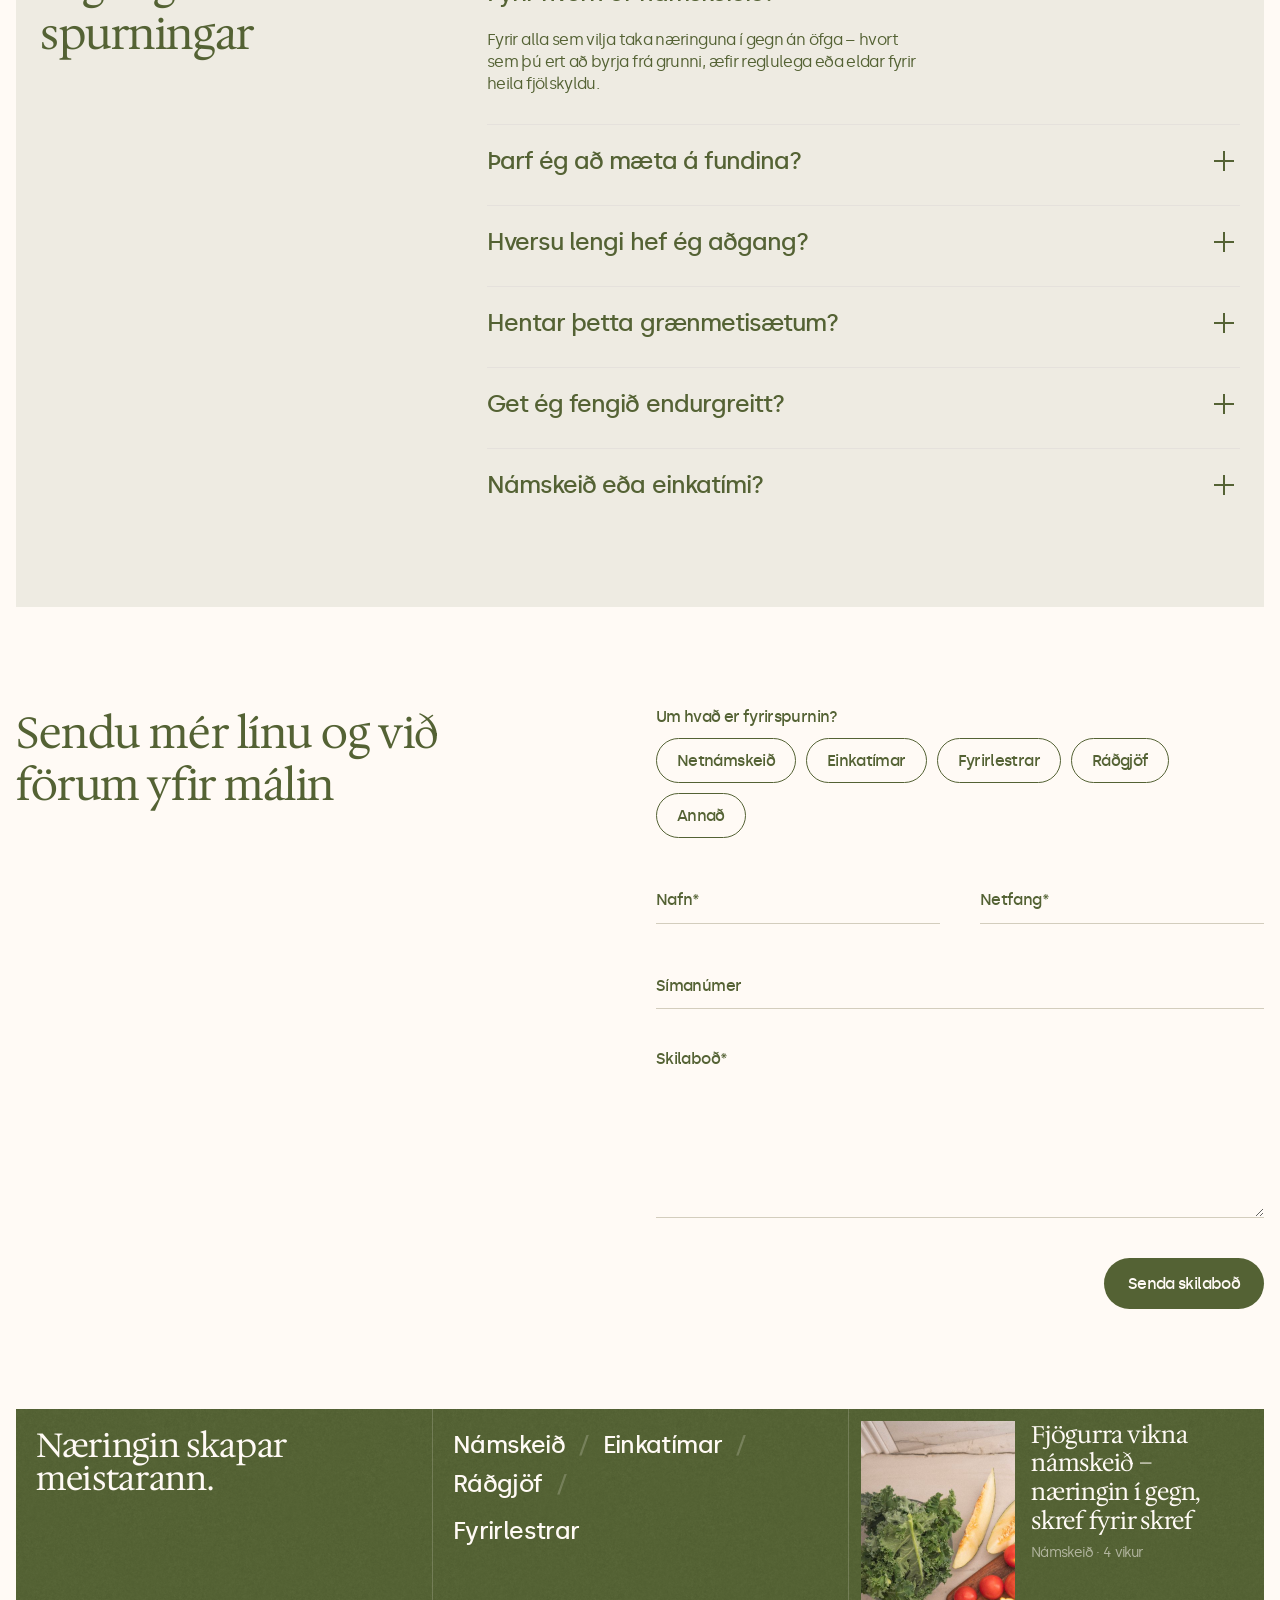
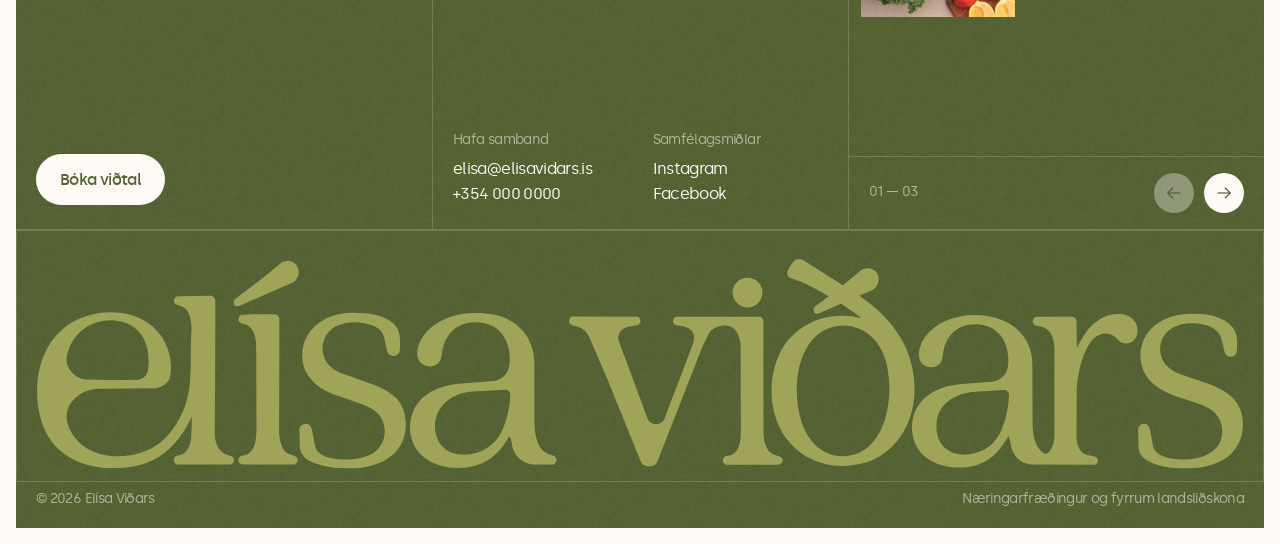
==== commit 2ae4052a: "Netnámskeið section as two boxes: Netnámskeið and Netnámskeið + 2 viðtöl (option A) Co-Authored-By: " ====
--- a/index.html
+++ b/index.html
@@ -163,27 +163,46 @@
         <h2 class="course__heading" id="namskeid-title">Netnámskeið fyrir þá sem vilja meiri orku, einfaldari máltíðir og venjur sem endast.</h2>
       </div>
 
-      <article class="course-card">
-        <div class="video">
-          <img src="assets/course-video.jpg" alt="Elísa talar í kynningarmyndbandi námskeiðsins" width="2000" height="1872" loading="lazy">
-          <button class="video__play" type="button">
-            Spila kynningu
-            <img src="assets/play.svg" alt="" width="11" height="13">
-          </button>
-        </div>
-        <div class="course-card__text">
-          <h3 class="course-card__title">Grunnur að góðri næringu á fjórum vikum</h3>
-          <p class="course-card__desc">Netnámskeið fyrir þá sem vilja meiri orku, einfaldari máltíðir og venjur sem endast. Ein vika, eitt þema – á þínum hraða. Á námskeiðinu förum við yfir grunninn í næringu, hvernig þú skipuleggur vikuna og hvernig þú heldur í góðar venjur þegar lífið verður annasamt.</p>
-        </div>
-        <ul class="course-card__meta">
-          <li>4 vikur</li>
-          <li>24 kennslustundir</li>
-        </ul>
-        <div class="course-card__buy">
-          <p class="course-card__price">18.000 kr</p>
-          <a class="button course-card__button" href="#einkatimar">Kaupa námskeið</a>
-        </div>
-      </article>
+      <div class="pkgs">
+        <article class="pkg">
+          <div class="video pkg__media">
+            <img src="assets/course-video.jpg" alt="Elísa talar í kynningarmyndbandi námskeiðsins" width="2000" height="1872" loading="lazy">
+            <button class="video__play" type="button">
+              Spila kynningu
+              <img src="assets/play.svg" alt="" width="11" height="13">
+            </button>
+          </div>
+          <div class="pkg__body">
+            <h3 class="pkg__title">Netnámskeið</h3>
+            <p class="pkg__desc">Grunnur að góðri næringu á fjórum vikum. Ein vika, eitt þema – á þínum hraða. Við förum yfir grunninn í næringu, hvernig þú skipuleggur vikuna og heldur í góðar venjur þegar lífið verður annasamt.</p>
+            <ul class="pkg__list">
+              <li>4 vikur · 24 kennslustundir</li>
+              <li>Matseðlar og uppskriftir</li>
+            </ul>
+            <div class="pkg__buy">
+              <p class="pkg__price">18.000 kr</p>
+              <a class="button pkg__button" href="#hafa-samband">Kaupa námskeið</a>
+            </div>
+          </div>
+        </article>
+        <article class="pkg">
+          <div class="pkg__media">
+            <img src="assets/kitchen-counter.jpg" alt="Elísa situr á eldhúsbekknum" width="2000" height="1334" loading="lazy">
+          </div>
+          <div class="pkg__body">
+            <h3 class="pkg__title">Netnámskeið + 2 viðtöl</h3>
+            <p class="pkg__desc">Allt netnámskeiðið, auk tveggja einkatíma með mér þar sem við förum yfir þín markmið og aðlögum planið að þér.</p>
+            <ul class="pkg__list">
+              <li>Allt netnámskeiðið</li>
+              <li>2 einkatímar með Elísu</li>
+            </ul>
+            <div class="pkg__buy">
+              <p class="pkg__price">XX.XXX kr</p>
+              <a class="button pkg__button" href="#hafa-samband">Kaupa pakka</a>
+            </div>
+          </div>
+        </article>
+      </div>
     </section>
 
     <!-- FAQ -->
--- a/styles.css
+++ b/styles.css
@@ -1745,3 +1745,30 @@
 
 /* Front-page logo the same size as on the login pages (138px) */
 .nav__logo img { width: 138px; }
+
+/* ==========================================================================
+   Netnámskeið (option A): heading on top, two equal boxes –
+   Netnámskeið, and Netnámskeið + 2 viðtöl
+   ========================================================================== */
+.course { display: flex !important; flex-direction: column; gap: 24px; min-height: 0 !important; padding: 16px 16px 16px; }
+.course__intro { padding: 0 !important; width: auto; }
+.course__heading { max-width: 18em; }
+.pkgs { display: grid; grid-template-columns: repeat(2, minmax(0, 1fr)); gap: 16px; }
+.pkg { display: flex; flex-direction: column; background: var(--color-neutral-050, #fffaf5); color: var(--color-olive-800); min-width: 0; }
+.pkg__media { position: relative; aspect-ratio: 16 / 10 !important; overflow: hidden; }
+.pkg__media > img { width: 100%; height: 100%; object-fit: cover; display: block; }
+.pkg:nth-child(2) .pkg__media > img { object-position: 50% 30%; }
+.pkg__body { flex: 1; display: flex; flex-direction: column; gap: 16px; padding: 24px; }
+.pkg__title { margin: 0; font-family: "Hedvig Letters Serif", Georgia, serif; font-weight: 400; font-size: clamp(28px, 2.4vw, 36px); line-height: 1.15; letter-spacing: -0.01em; }
+.pkg__desc { margin: 0; font-size: 16px; line-height: 1.4; max-width: 46ch; }
+.pkg__list { list-style: none; margin: 0; padding: 16px 0 0; border-top: 1px solid #e5e1dc; display: flex; flex-direction: column; gap: 8px; font-size: 16px; font-weight: 500; letter-spacing: -0.02em; }
+.pkg__list li { display: flex; align-items: baseline; gap: 10px; }
+.pkg__list li::before { content: ""; flex: none; width: 6px; height: 6px; border-radius: 50%; background: currentColor; transform: translateY(-2px); }
+.pkg__buy { margin-top: auto; padding-top: 16px; display: flex; align-items: center; justify-content: space-between; gap: 16px; flex-wrap: wrap; }
+.pkg__price { margin: 0; font-size: 24px; font-weight: 500; letter-spacing: -0.04em; white-space: nowrap; font-variant-numeric: tabular-nums; }
+@media (max-width: 860px) { .pkgs { grid-template-columns: 1fr; } }
+@media (max-width: 640px) {
+  .pkg__body { padding: 20px 16px; }
+  .pkg__buy { flex-direction: column; align-items: stretch; }
+  .pkg__button { display: flex !important; width: 100% !important; justify-content: center; }
+}
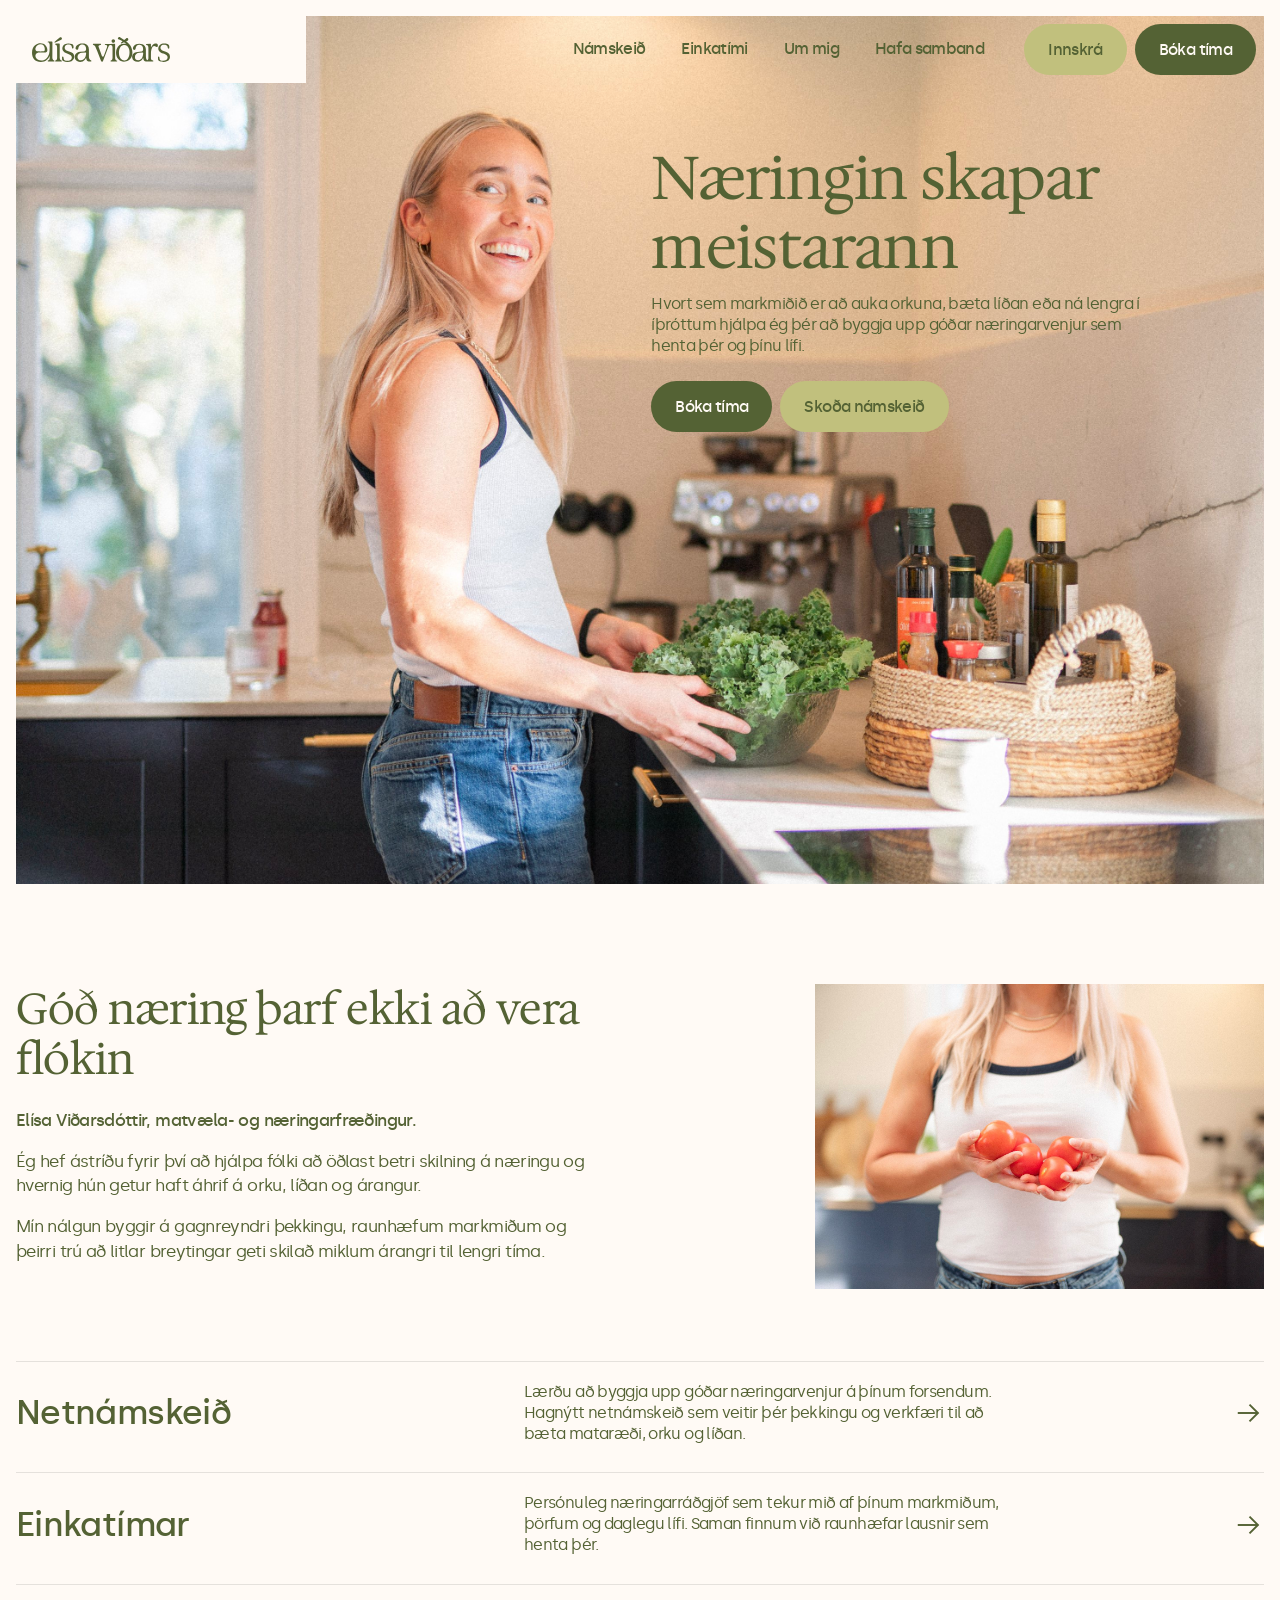
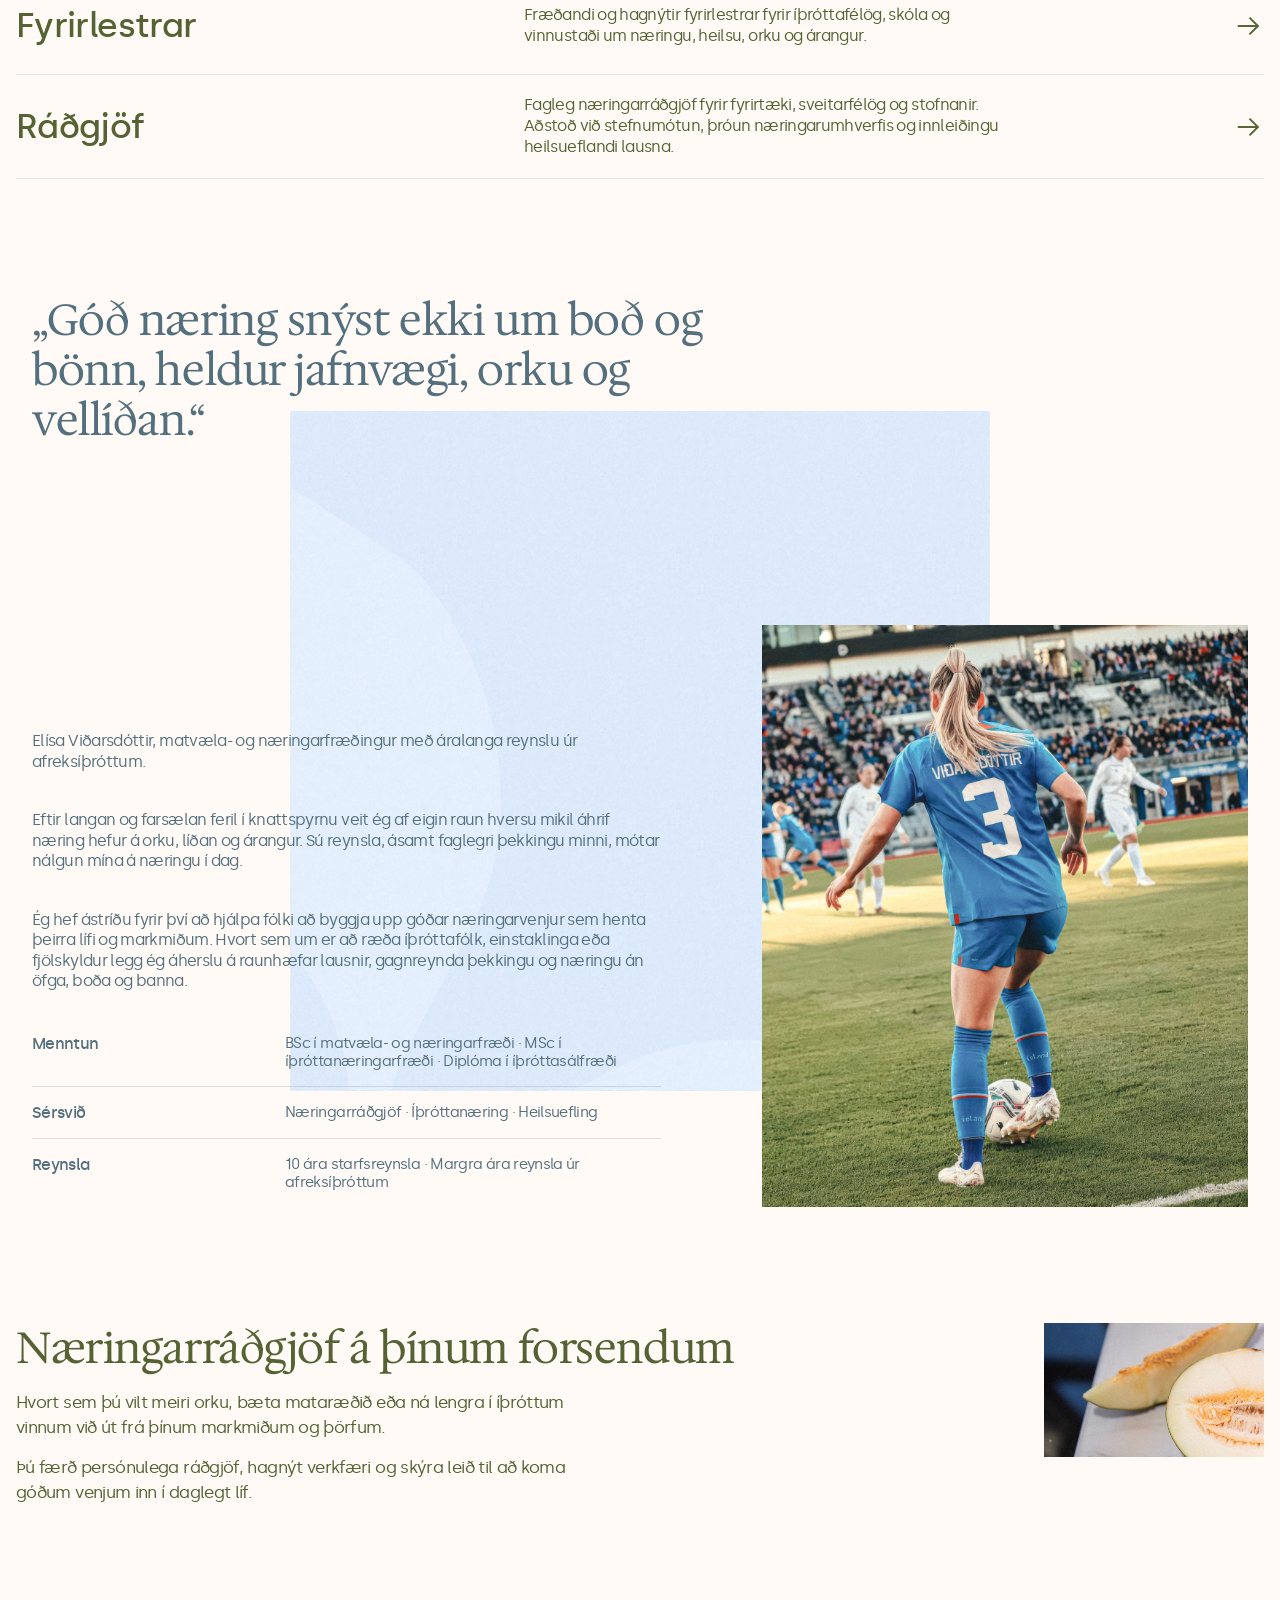
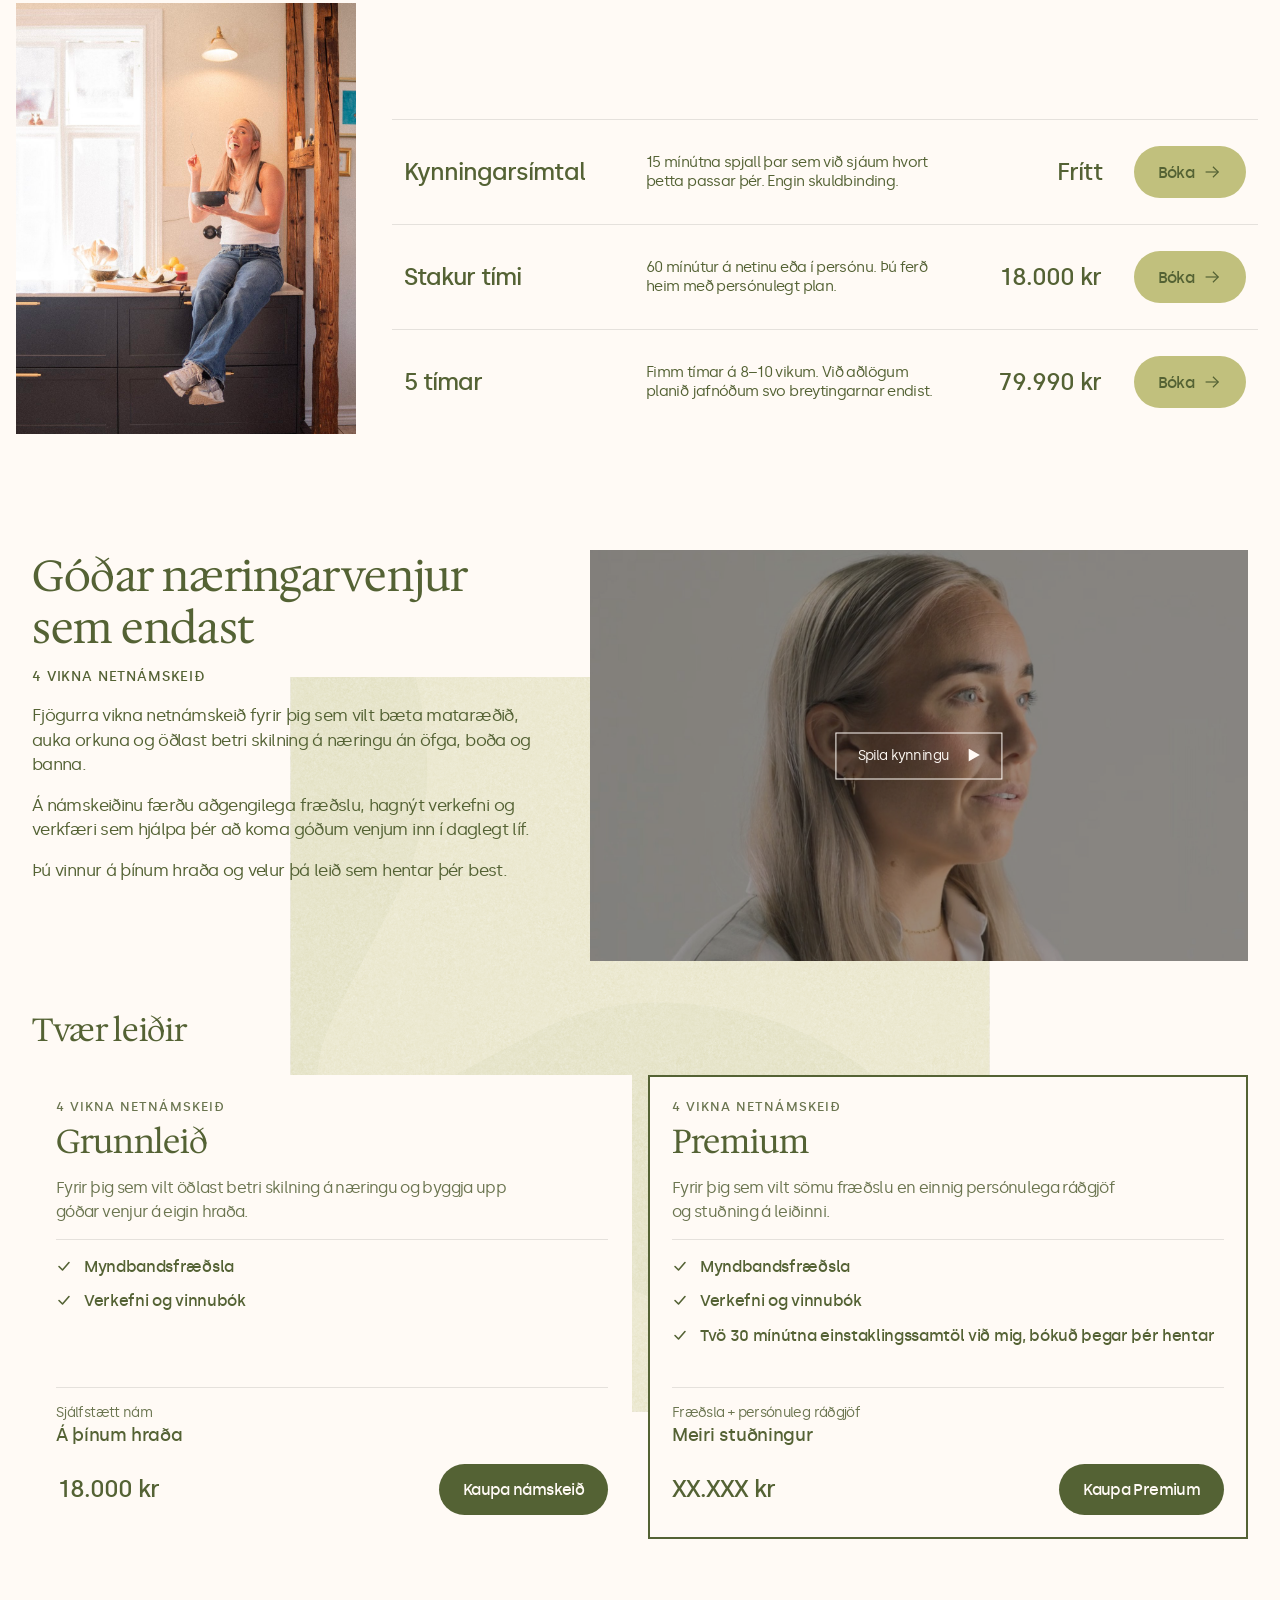
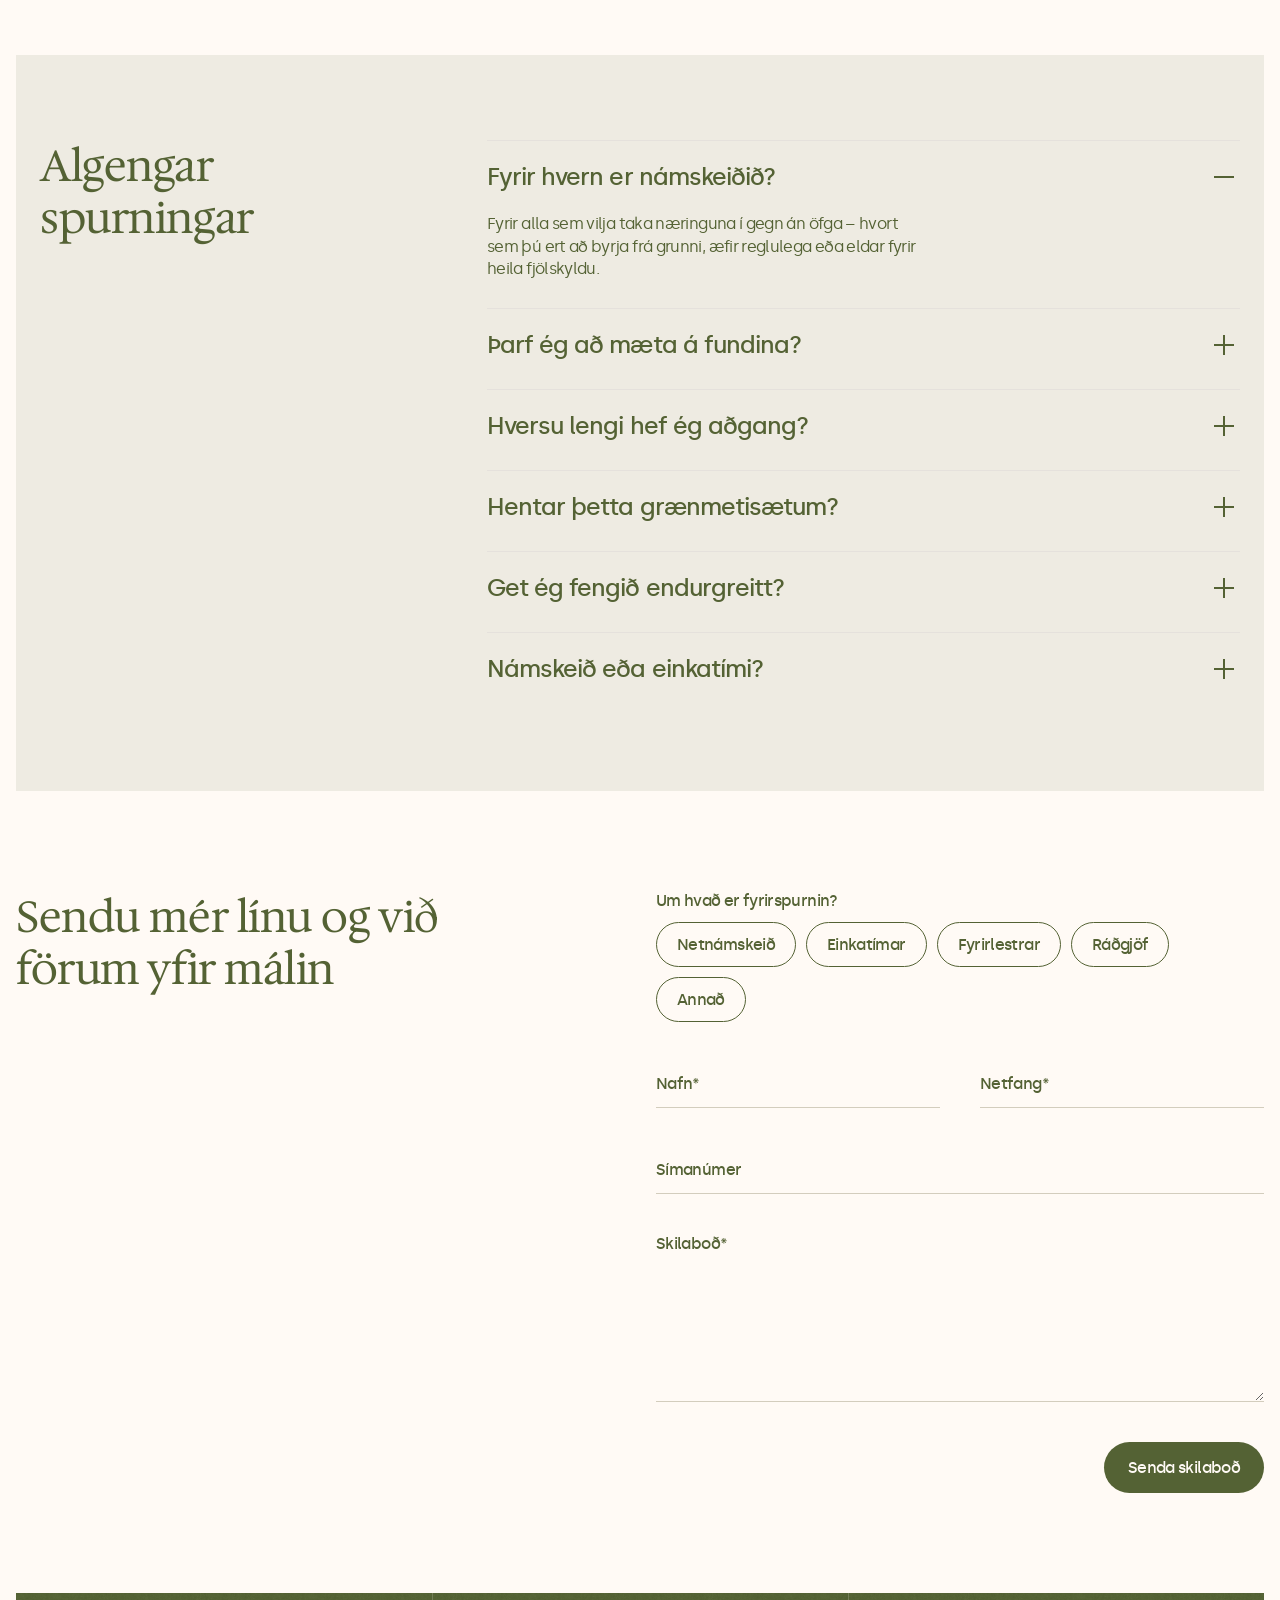
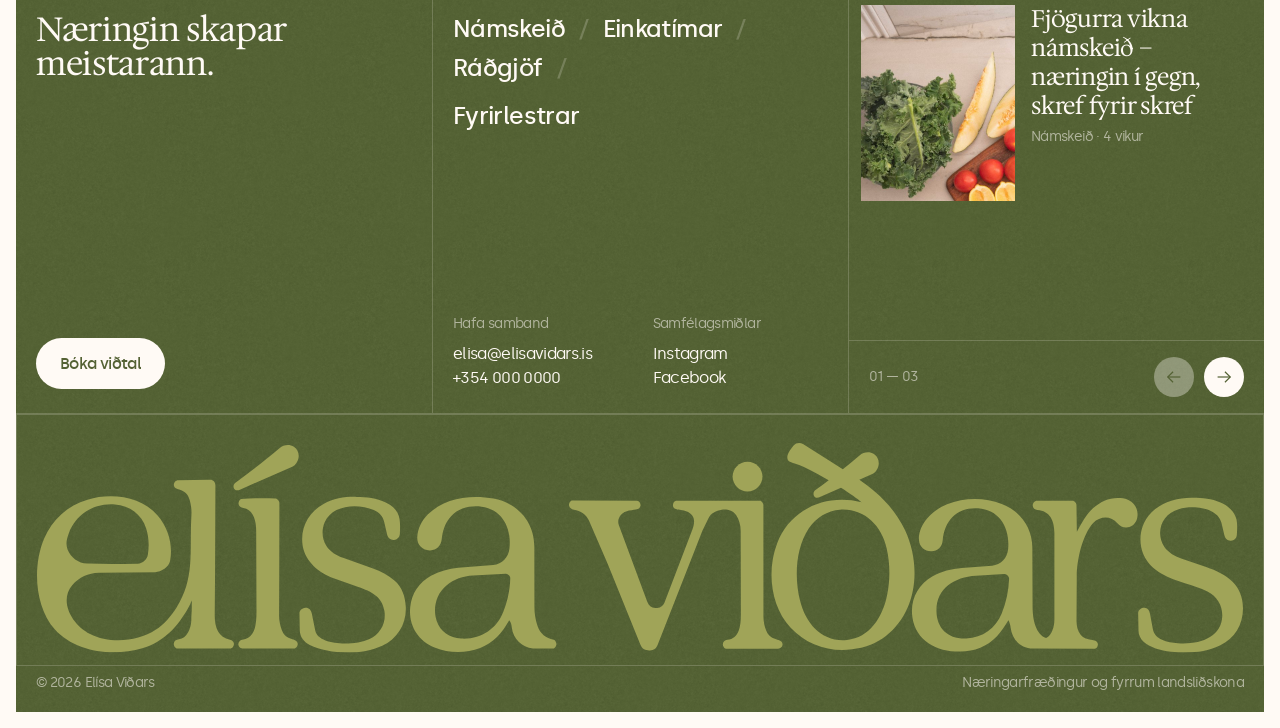
==== commit 9b436ae3: "Texti frá Elísu: hero, intro, þjónusta, um mig, einkatímar, námskeið (Grunnleið / Premium) Co-Author" ====
--- a/index.html
+++ b/index.html
@@ -65,8 +65,11 @@
 
     <div class="hero__content">
       <h1 class="hero__title">Næringin skapar meistarann</h1>
-      <p class="hero__lead">Komdu í næringarþjálfun. Hvort sem þú vilt meiri orku í daginn eða ná lengra í íþróttinni, þá finnum við leiðina saman.</p>
-      <a class="button hero__button" href="#einkatimar">Bóka tíma</a>
+      <p class="hero__lead">Hvort sem markmiðið er að auka orkuna, bæta líðan eða ná lengra í íþróttum hjálpa ég þér að byggja upp góðar næringarvenjur sem henta þér og þínu lífi.</p>
+      <div class="hero__buttons">
+        <a class="button hero__button" href="#einkatimar">Bóka tíma</a>
+        <a class="button hero__button hero__button--light" href="#namskeid">Skoða námskeið</a>
+      </div>
     </div>
   </header>
 
@@ -75,7 +78,12 @@
     <!-- TESTIMONIAL + SERVICES -->
     <section class="intro" id="thjonusta">
       <div class="intro__top">
-        <h2 class="intro__quote">Hvort sem þú vilt meiri orku í daginn eða ná lengra í íþróttinni, þá finnum við leiðina saman.</h2>
+        <div class="intro__text">
+          <h2 class="intro__quote">Góð næring þarf ekki að vera flókin</h2>
+          <p class="intro__by">Elísa Viðarsdóttir, matvæla- og næringarfræðingur.</p>
+          <p>Ég hef ástríðu fyrir því að hjálpa fólki að öðlast betri skilning á næringu og hvernig hún getur haft áhrif á orku, líðan og árangur.</p>
+          <p>Mín nálgun byggir á gagnreyndri þekkingu, raunhæfum markmiðum og þeirri trú að litlar breytingar geti skilað miklum árangri til lengri tíma.</p>
+        </div>
         <img class="intro__image" src="assets/tomatoes.jpg" alt="Elísa heldur á handfylli af tómötum" width="2000" height="1334" loading="lazy">
       </div>
 
@@ -83,28 +91,28 @@
         <li>
           <a class="service" href="#namskeid">
             <span class="service__name">Netnámskeið</span>
-            <span class="service__desc">Hópnámskeið á netinu þar sem þú lærir að setja saman næringarríkar máltíðir.</span>
+            <span class="service__desc">Lærðu að byggja upp góðar næringarvenjur á þínum forsendum. Hagnýtt netnámskeið sem veitir þér þekkingu og verkfæri til að bæta mataræði, orku og líðan.</span>
             <img class="service__arrow" src="assets/arrow.svg" alt="" width="32" height="32">
           </a>
         </li>
         <li>
           <a class="service" href="#einkatimar">
             <span class="service__name">Einkatímar</span>
-            <span class="service__desc">Hópnámskeið á netinu þar sem þú lærir að setja saman næringarríkar máltíðir.</span>
+            <span class="service__desc">Persónuleg næringarráðgjöf sem tekur mið af þínum markmiðum, þörfum og daglegu lífi. Saman finnum við raunhæfar lausnir sem henta þér.</span>
             <img class="service__arrow" src="assets/arrow.svg" alt="" width="32" height="32">
           </a>
         </li>
         <li>
           <a class="service" href="#spurningar">
             <span class="service__name">Fyrirlestrar</span>
-            <span class="service__desc">Fyrir íþróttafélög, vinnustaði og skóla um næringu, orku og árangur.</span>
+            <span class="service__desc">Fræðandi og hagnýtir fyrirlestrar fyrir íþróttafélög, skóla og vinnustaði um næringu, heilsu, orku og árangur.</span>
             <img class="service__arrow" src="assets/arrow.svg" alt="" width="32" height="32">
           </a>
         </li>
         <li>
           <a class="service" href="#spurningar">
             <span class="service__name">Ráðgjöf</span>
-            <span class="service__desc">Fyrir íþróttafélög, vinnustaði og skóla um næringu, orku og árangur.</span>
+            <span class="service__desc">Fagleg næringarráðgjöf fyrir fyrirtæki, sveitarfélög og stofnanir. Aðstoð við stefnumótun, þróun næringarumhverfis og innleiðingu heilsueflandi lausna.</span>
             <img class="service__arrow" src="assets/arrow.svg" alt="" width="32" height="32">
           </a>
         </li>
@@ -116,14 +124,16 @@
       <img class="about__leaf" src="assets/leaf.svg" alt="" width="1541" height="1542">
       <h2 class="visually-hidden" id="um-mig-title">Um mig</h2>
       <blockquote class="about__quote">
-        <p>“Næringarfræðingur og fyrrverandi atvinnukona í fótbolta. Ég hjálpa fólki að borða fyrir orku og árangur, án boða og banna.”</p>
+        <p>„Góð næring snýst ekki um boð og bönn, heldur jafnvægi, orku og vellíðan.“</p>
       </blockquote>
       <div class="about__text">
-        <p>Ég er Elísa, næringarfræðingur í Reykjavík. Ég hjálpa fólki að borða fyrir orku og árangur – með vísindin að leiðarljósi og án boða og banna. Ég spilaði fótbolta í fimmtán ár, meðal annars með landsliðinu, og sá þar hversu miklu næringin skiptir. Sú reynsla mótar allt sem ég geri í dag. Í dag held ég námskeið, einkatíma og fyrirlestra fyrir íþróttafélög, fjölskyldur og vinnustaði – og nýt þess að gera góða næringu einfalda.</p>
+        <p>Elísa Viðarsdóttir, matvæla- og næringarfræðingur með áralanga reynslu úr afreksíþróttum.</p>
+        <p>Eftir langan og farsælan feril í knattspyrnu veit ég af eigin raun hversu mikil áhrif næring hefur á orku, líðan og árangur. Sú reynsla, ásamt faglegri þekkingu minni, mótar nálgun mína á næringu í dag.</p>
+        <p>Ég hef ástríðu fyrir því að hjálpa fólki að byggja upp góðar næringarvenjur sem henta þeirra lífi og markmiðum. Hvort sem um er að ræða íþróttafólk, einstaklinga eða fjölskyldur legg ég áherslu á raunhæfar lausnir, gagnreynda þekkingu og næringu án öfga, boða og banna.</p>
         <dl class="about__facts">
-          <div><dt>Sérsvið</dt><dd>Næring íþróttafólks · Fjölskyldur og börn · Vinnustaðir</dd></div>
-          <div><dt>Starfsferill</dt><dd>Menntaður næringarfræðingur með 10 ára reynslu</dd></div>
-          <div><dt>Reynsla</dt><dd>15 ár í atvinnumennsku í fótbolta</dd></div>
+          <div><dt>Menntun</dt><dd>BSc í matvæla- og næringarfræði · MSc í íþróttanæringarfræði · Diplóma í íþróttasálfræði</dd></div>
+          <div><dt>Sérsvið</dt><dd>Næringarráðgjöf · Íþróttanæring · Heilsuefling</dd></div>
+          <div><dt>Reynsla</dt><dd>10 ára starfsreynsla · Margra ára reynsla úr afreksíþróttum</dd></div>
         </dl>
       </div>
       <img class="about__image" src="assets/about-football.jpg" alt="Elísa í landsliðsbúningi númer 3 með boltann á vellinum" width="2000" height="1332" loading="lazy">
@@ -131,7 +141,11 @@
 
     <!-- PRIVATE SESSIONS -->
     <section class="sessions" id="einkatimar" aria-labelledby="einkatimar-title">
-      <h2 class="sessions__title" id="einkatimar-title">Markmiðin þín, mataræðið og æfingarnar og þú ferð heim með plan sem passar þínu lífi.</h2>
+      <div class="sessions__intro">
+        <h2 class="sessions__title" id="einkatimar-title">Næringarráðgjöf á þínum forsendum</h2>
+        <p>Hvort sem þú vilt meiri orku, bæta mataræðið eða ná lengra í íþróttum vinnum við út frá þínum markmiðum og þörfum.</p>
+        <p>Þú færð persónulega ráðgjöf, hagnýt verkfæri og skýra leið til að koma góðum venjum inn í daglegt líf.</p>
+      </div>
       <div class="sessions__melon"><img src="assets/melon.jpg" alt="" width="560" height="342" loading="lazy"></div>
       <div class="sessions__photo"><img src="assets/woman.jpg" alt="" width="605" height="870" loading="lazy"></div>
       <ul class="sessions__list" aria-label="Leiðir í einkatíma">
@@ -159,46 +173,55 @@
     <!-- COURSE -->
     <section class="course" id="namskeid" aria-labelledby="namskeid-title">
       <img class="course__leaf" src="assets/leaf-course.svg" alt="" width="1124" height="1125">
-      <div class="course__intro">
-        <h2 class="course__heading" id="namskeid-title">Netnámskeið fyrir þá sem vilja meiri orku, einfaldari máltíðir og venjur sem endast.</h2>
-      </div>
-
+      <div class="course__top">
+        <div class="course__intro">
+          <h2 class="course__heading" id="namskeid-title">Góðar næringarvenjur sem endast</h2>
+          <p class="course__sub">4 vikna netnámskeið</p>
+          <p>Fjögurra vikna netnámskeið fyrir þig sem vilt bæta mataræðið, auka orkuna og öðlast betri skilning á næringu án öfga, boða og banna.</p>
+          <p>Á námskeiðinu færðu aðgengilega fræðslu, hagnýt verkefni og verkfæri sem hjálpa þér að koma góðum venjum inn í daglegt líf.</p>
+          <p>Þú vinnur á þínum hraða og velur þá leið sem hentar þér best.</p>
+        </div>
+        <div class="video course__video">
+          <img src="assets/course-video.jpg" alt="Elísa talar í kynningarmyndbandi námskeiðsins" width="2000" height="1872" loading="lazy">
+          <button class="video__play" type="button">
+            Spila kynningu
+            <img src="assets/play.svg" alt="" width="11" height="13">
+          </button>
+        </div>
+      </div>
+
+      <h3 class="pkgs__title">Tvær leiðir</h3>
       <div class="pkgs">
         <article class="pkg">
-          <div class="video pkg__media">
-            <img src="assets/course-video.jpg" alt="Elísa talar í kynningarmyndbandi námskeiðsins" width="2000" height="1872" loading="lazy">
-            <button class="video__play" type="button">
-              Spila kynningu
-              <img src="assets/play.svg" alt="" width="11" height="13">
-            </button>
-          </div>
-          <div class="pkg__body">
-            <h3 class="pkg__title">Netnámskeið</h3>
-            <p class="pkg__desc">Grunnur að góðri næringu á fjórum vikum. Ein vika, eitt þema – á þínum hraða. Við förum yfir grunninn í næringu, hvernig þú skipuleggur vikuna og heldur í góðar venjur þegar lífið verður annasamt.</p>
-            <ul class="pkg__list">
-              <li>4 vikur · 24 kennslustundir</li>
-              <li>Matseðlar og uppskriftir</li>
-            </ul>
+          <p class="pkg__eyebrow">4 vikna netnámskeið</p>
+          <h4 class="pkg__title">Grunnleið</h4>
+          <p class="pkg__desc">Fyrir þig sem vilt öðlast betri skilning á næringu og byggja upp góðar venjur á eigin hraða.</p>
+          <ul class="pkg__list">
+            <li><svg class="pkg__check" width="16" height="16" viewBox="0 0 16 16" aria-hidden="true"><path d="M3 8.5 6.5 12 13 4.5" fill="none" stroke="currentColor" stroke-width="1.6" stroke-linecap="round" stroke-linejoin="round"/></svg>Myndbandsfræðsla</li>
+            <li><svg class="pkg__check" width="16" height="16" viewBox="0 0 16 16" aria-hidden="true"><path d="M3 8.5 6.5 12 13 4.5" fill="none" stroke="currentColor" stroke-width="1.6" stroke-linecap="round" stroke-linejoin="round"/></svg>Verkefni og vinnubók</li>
+          </ul>
+          <div class="pkg__foot">
+            <div class="pkg__kind"><span>Sjálfstætt nám</span><strong>Á þínum hraða</strong></div>
             <div class="pkg__buy">
               <p class="pkg__price">18.000 kr</p>
               <a class="button pkg__button" href="#hafa-samband">Kaupa námskeið</a>
             </div>
           </div>
         </article>
-        <article class="pkg">
-          <div class="pkg__media">
-            <img src="assets/kitchen-counter.jpg" alt="Elísa situr á eldhúsbekknum" width="2000" height="1334" loading="lazy">
-          </div>
-          <div class="pkg__body">
-            <h3 class="pkg__title">Netnámskeið + 2 viðtöl</h3>
-            <p class="pkg__desc">Allt netnámskeiðið, auk tveggja einkatíma með mér þar sem við förum yfir þín markmið og aðlögum planið að þér.</p>
-            <ul class="pkg__list">
-              <li>Allt netnámskeiðið</li>
-              <li>2 einkatímar með Elísu</li>
-            </ul>
+        <article class="pkg pkg--premium">
+          <p class="pkg__eyebrow">4 vikna netnámskeið</p>
+          <h4 class="pkg__title">Premium</h4>
+          <p class="pkg__desc">Fyrir þig sem vilt sömu fræðslu en einnig persónulega ráðgjöf og stuðning á leiðinni.</p>
+          <ul class="pkg__list">
+            <li><svg class="pkg__check" width="16" height="16" viewBox="0 0 16 16" aria-hidden="true"><path d="M3 8.5 6.5 12 13 4.5" fill="none" stroke="currentColor" stroke-width="1.6" stroke-linecap="round" stroke-linejoin="round"/></svg>Myndbandsfræðsla</li>
+            <li><svg class="pkg__check" width="16" height="16" viewBox="0 0 16 16" aria-hidden="true"><path d="M3 8.5 6.5 12 13 4.5" fill="none" stroke="currentColor" stroke-width="1.6" stroke-linecap="round" stroke-linejoin="round"/></svg>Verkefni og vinnubók</li>
+            <li><svg class="pkg__check" width="16" height="16" viewBox="0 0 16 16" aria-hidden="true"><path d="M3 8.5 6.5 12 13 4.5" fill="none" stroke="currentColor" stroke-width="1.6" stroke-linecap="round" stroke-linejoin="round"/></svg>Tvö 30 mínútna einstaklingssamtöl við mig, bókuð þegar þér hentar</li>
+          </ul>
+          <div class="pkg__foot">
+            <div class="pkg__kind"><span>Fræðsla + persónuleg ráðgjöf</span><strong>Meiri stuðningur</strong></div>
             <div class="pkg__buy">
               <p class="pkg__price">XX.XXX kr</p>
-              <a class="button pkg__button" href="#hafa-samband">Kaupa pakka</a>
+              <a class="button pkg__button" href="#hafa-samband">Kaupa Premium</a>
             </div>
           </div>
         </article>
--- a/styles.css
+++ b/styles.css
@@ -1772,3 +1772,49 @@
   .pkg__buy { flex-direction: column; align-items: stretch; }
   .pkg__button { display: flex !important; width: 100% !important; justify-content: center; }
 }
+
+/* ==========================================================================
+   Texti frá Elísu (1. nóv): hero takkar, intro, einkatímar, námskeið
+   ========================================================================== */
+/* Hero: two buttons side by side */
+.hero__buttons { margin-top: 24px; display: flex; gap: 8px; flex-wrap: wrap; }
+.hero__buttons .hero__button { margin-top: 0; }
+.hero__button--light { background: var(--color-olive-300, #c1c07d) !important; color: var(--color-olive-800) !important; }
+.hero__button--light:hover { background: #b3b26c !important; }
+@media (max-width: 640px) { .hero__buttons { flex-direction: column; } }
+
+/* Intro: heading + short text about Elísa next to the photo */
+.intro__text { flex: 1 1 0; min-width: 0; display: flex; flex-direction: column; gap: 16px; max-width: 640px; }
+.intro__text p { margin: 0; font-size: 17px; line-height: 1.45; color: var(--color-olive-800); max-width: 52ch; }
+.intro__text .intro__by { font-weight: 500; }
+.intro__text .intro__quote { margin-bottom: 8px; }
+
+/* Einkatímar: heading + two short paragraphs in the title spot */
+.sessions__intro { grid-area: title; display: flex; flex-direction: column; gap: 16px; min-width: 0; }
+.sessions__intro p { margin: 0; font-size: 17px; line-height: 1.45; max-width: 52ch; }
+
+/* About: three short paragraphs */
+.about__text > p + p { margin-top: 12px; }
+
+/* Námskeið: intro + video on top, "Tvær leiðir" boxes underneath */
+.course__top { display: grid; grid-template-columns: minmax(0, 1fr) minmax(0, 1.25fr); gap: 32px; align-items: start; }
+.course .course__intro { display: flex; flex-direction: column; gap: 16px; }
+.course__intro p { margin: 0; font-size: 17px; line-height: 1.45; max-width: 48ch; }
+.course__sub { font-size: 14px !important; font-weight: 500; letter-spacing: .06em; text-transform: uppercase; margin-top: -4px !important; }
+.course__video { aspect-ratio: 16 / 10 !important; }
+.pkgs__title { margin: 24px 0 0; font-family: "Hedvig Letters Serif", Georgia, serif; font-weight: 400; font-size: 32px; letter-spacing: -0.01em; }
+.pkg { padding: 24px; gap: 16px; }
+.pkg--premium { outline: 2px solid var(--color-olive-800); outline-offset: -2px; }
+.pkg__eyebrow { margin: 0; font-size: 13px; font-weight: 500; letter-spacing: .08em; text-transform: uppercase; color: #6b7550; }
+.pkg__title { margin: -8px 0 0; font-family: "Hedvig Letters Serif", Georgia, serif; font-weight: 400; font-size: clamp(30px, 2.6vw, 40px); line-height: 1.1; letter-spacing: -0.01em; }
+.pkg__desc { margin: 0; font-size: 16px; line-height: 1.45; max-width: 46ch; color: #6b7550; }
+.pkg__list { border-top: 1px solid #e5e1dc; padding-top: 16px; gap: 12px; }
+.pkg__list li { align-items: flex-start; gap: 12px; line-height: 1.4; }
+.pkg__list li::before { content: none !important; }
+.pkg__check { flex: none; margin-top: 2px; color: var(--color-olive-800); }
+.pkg__foot { margin-top: auto; padding-top: 24px; display: flex; flex-direction: column; gap: 16px; }
+.pkg__kind { display: flex; flex-direction: column; gap: 2px; padding: 16px 0 0; border-top: 1px solid #e5e1dc; }
+.pkg__kind span { font-size: 14px; color: #6b7550; }
+.pkg__kind strong { font-size: 18px; font-weight: 500; letter-spacing: -0.02em; }
+.pkg__buy { margin-top: 0; padding-top: 0; }
+@media (max-width: 1000px) { .course__top { grid-template-columns: 1fr; } }
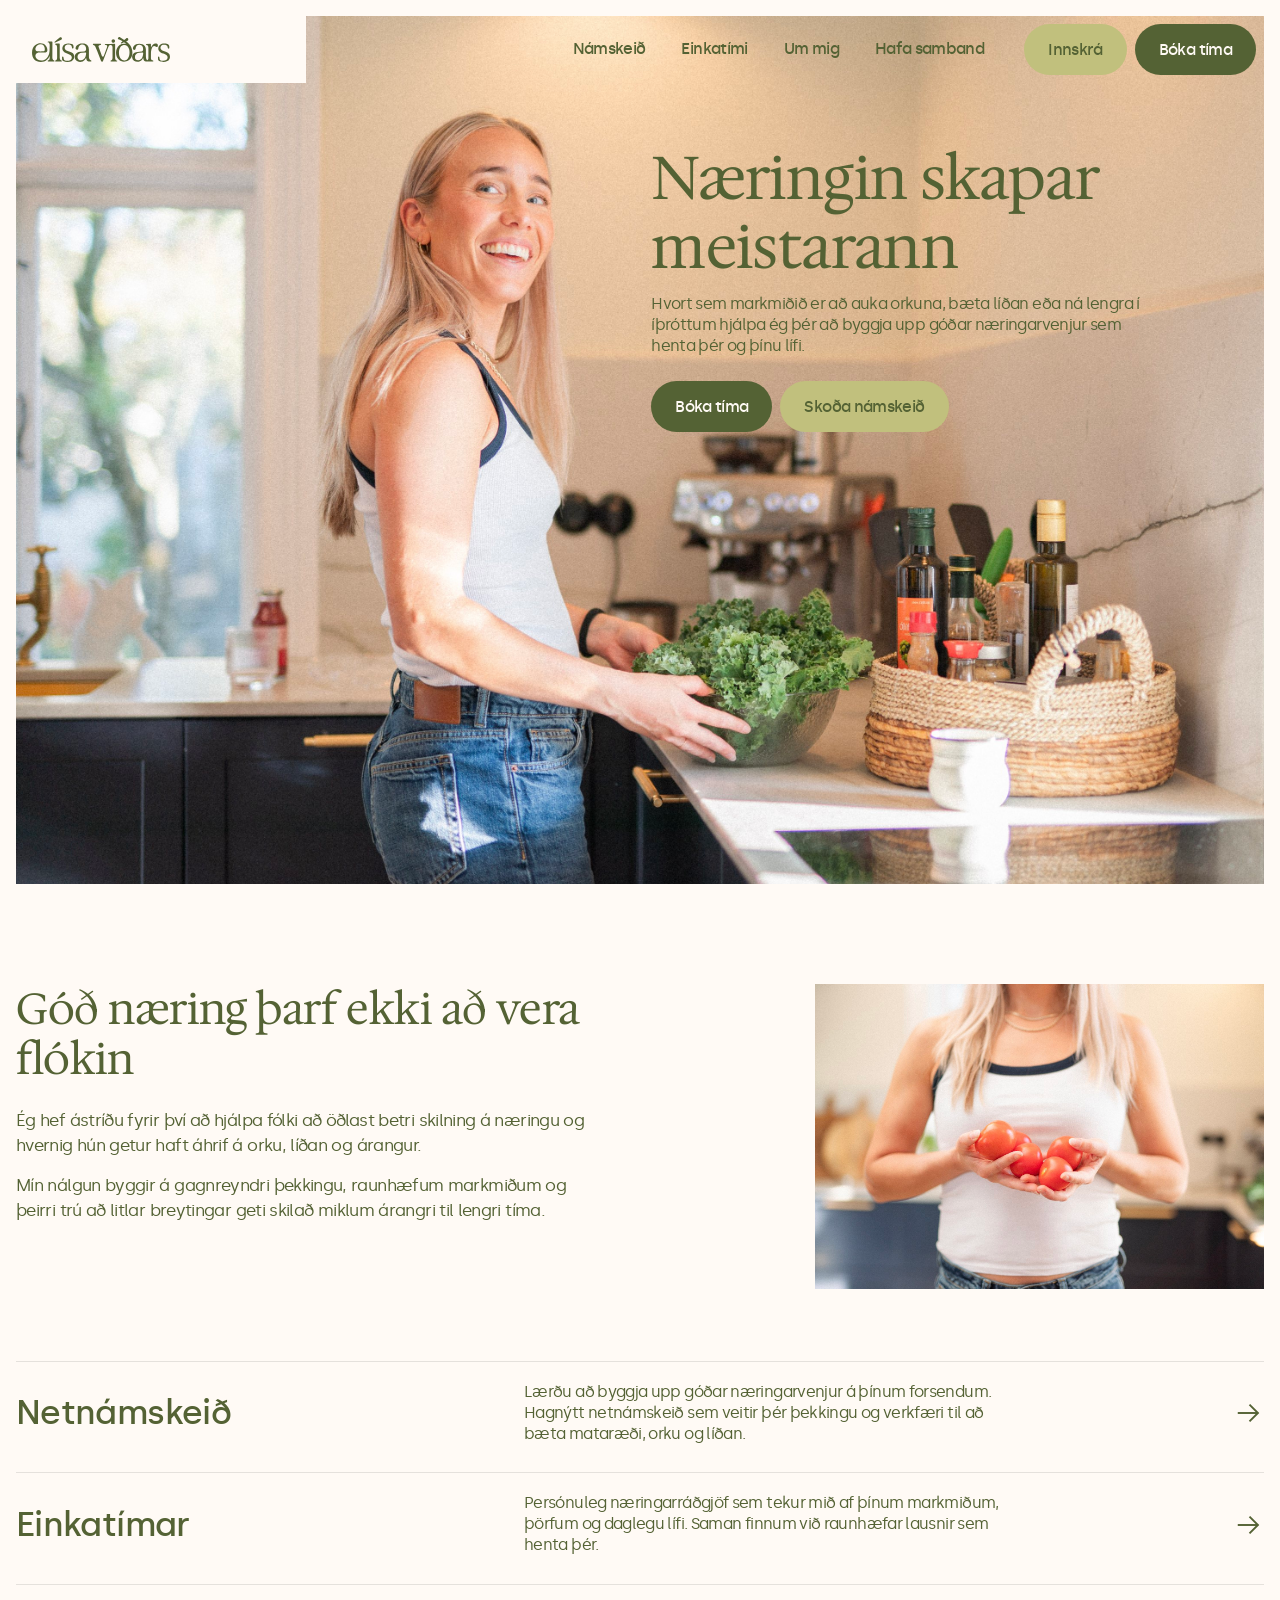
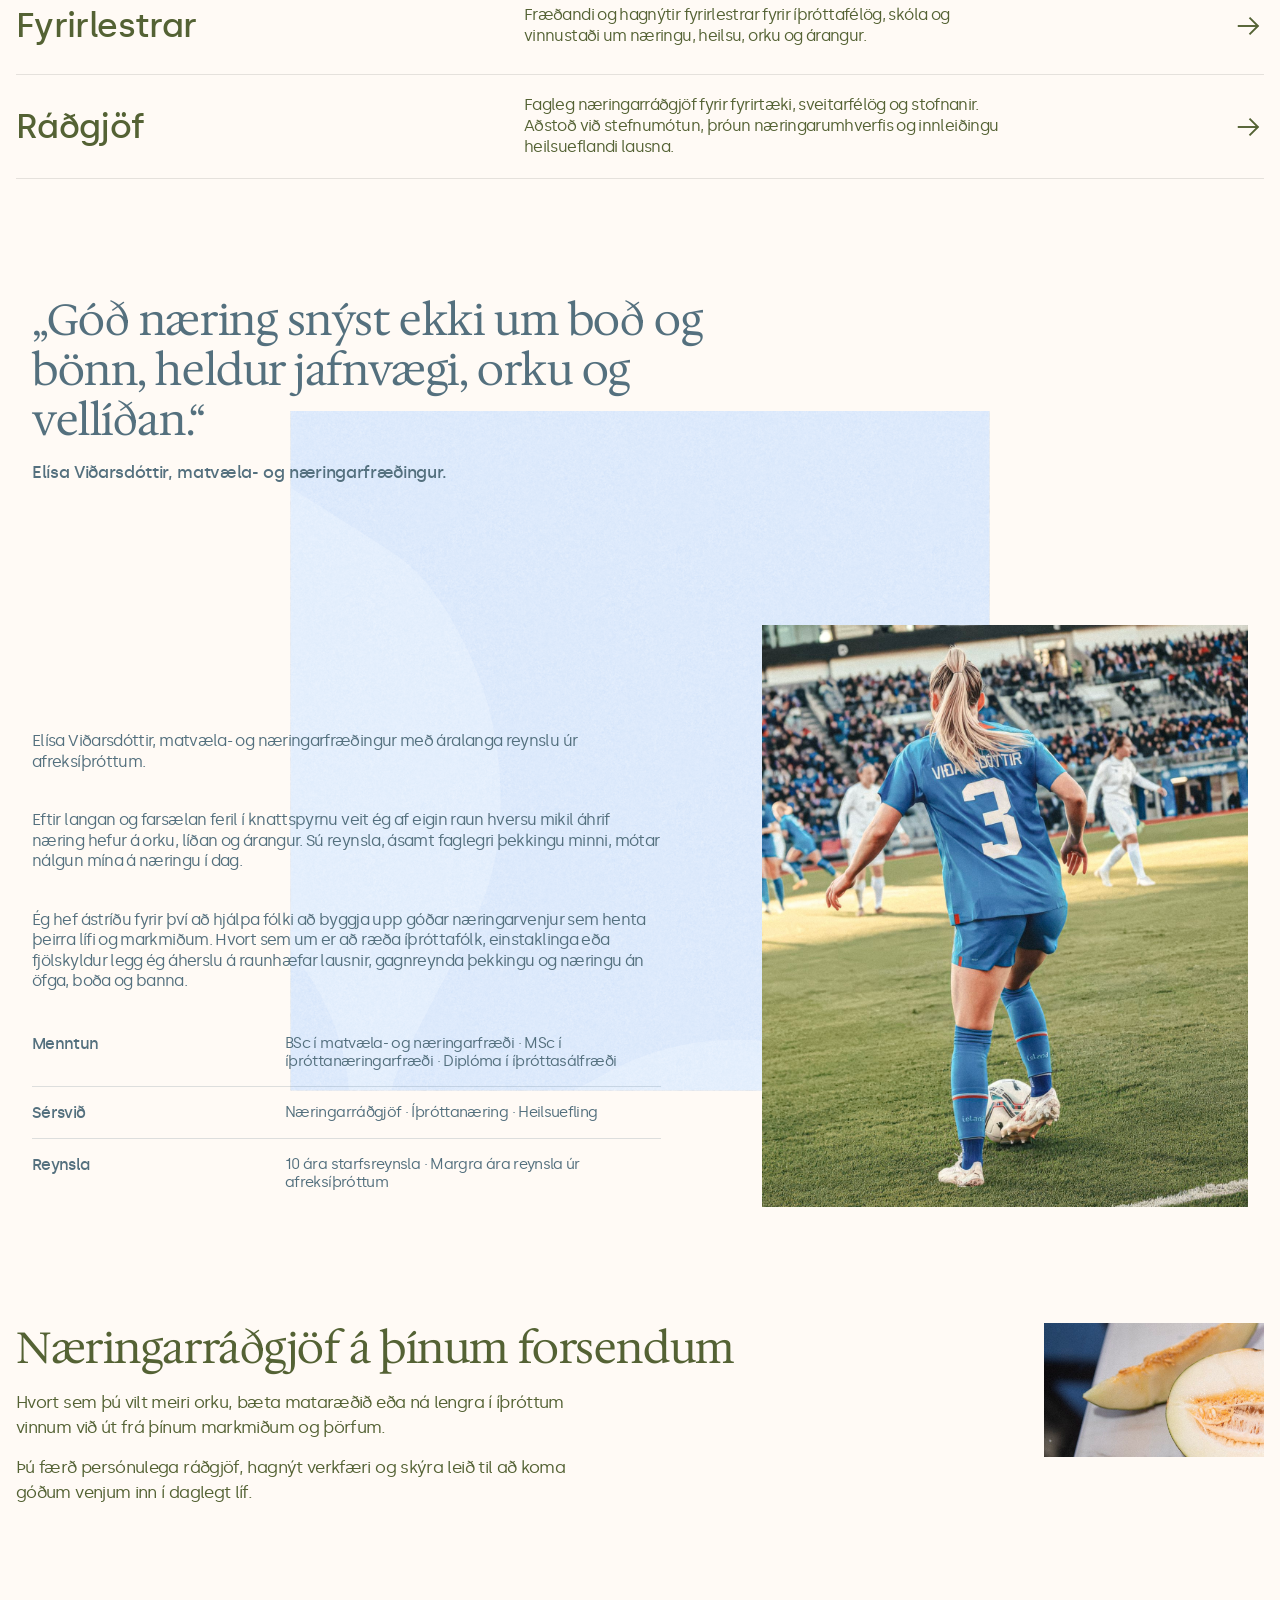
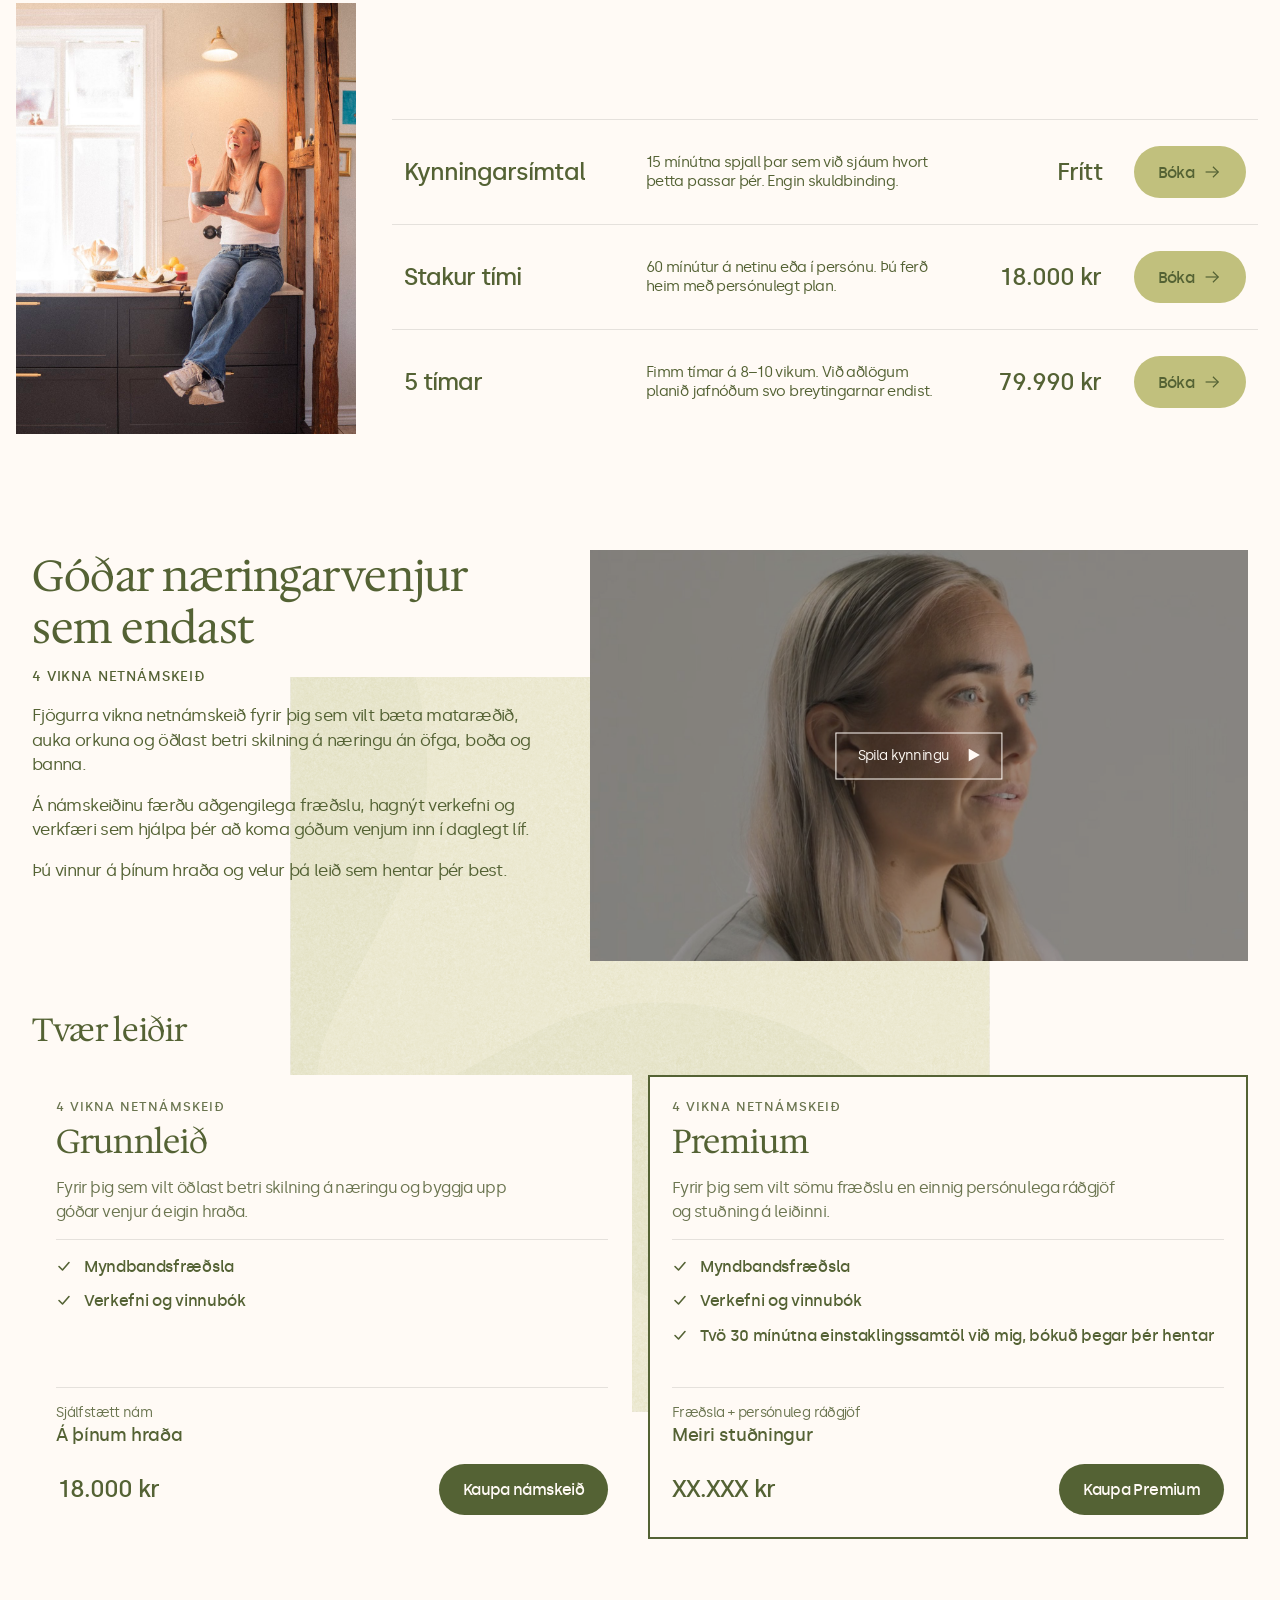
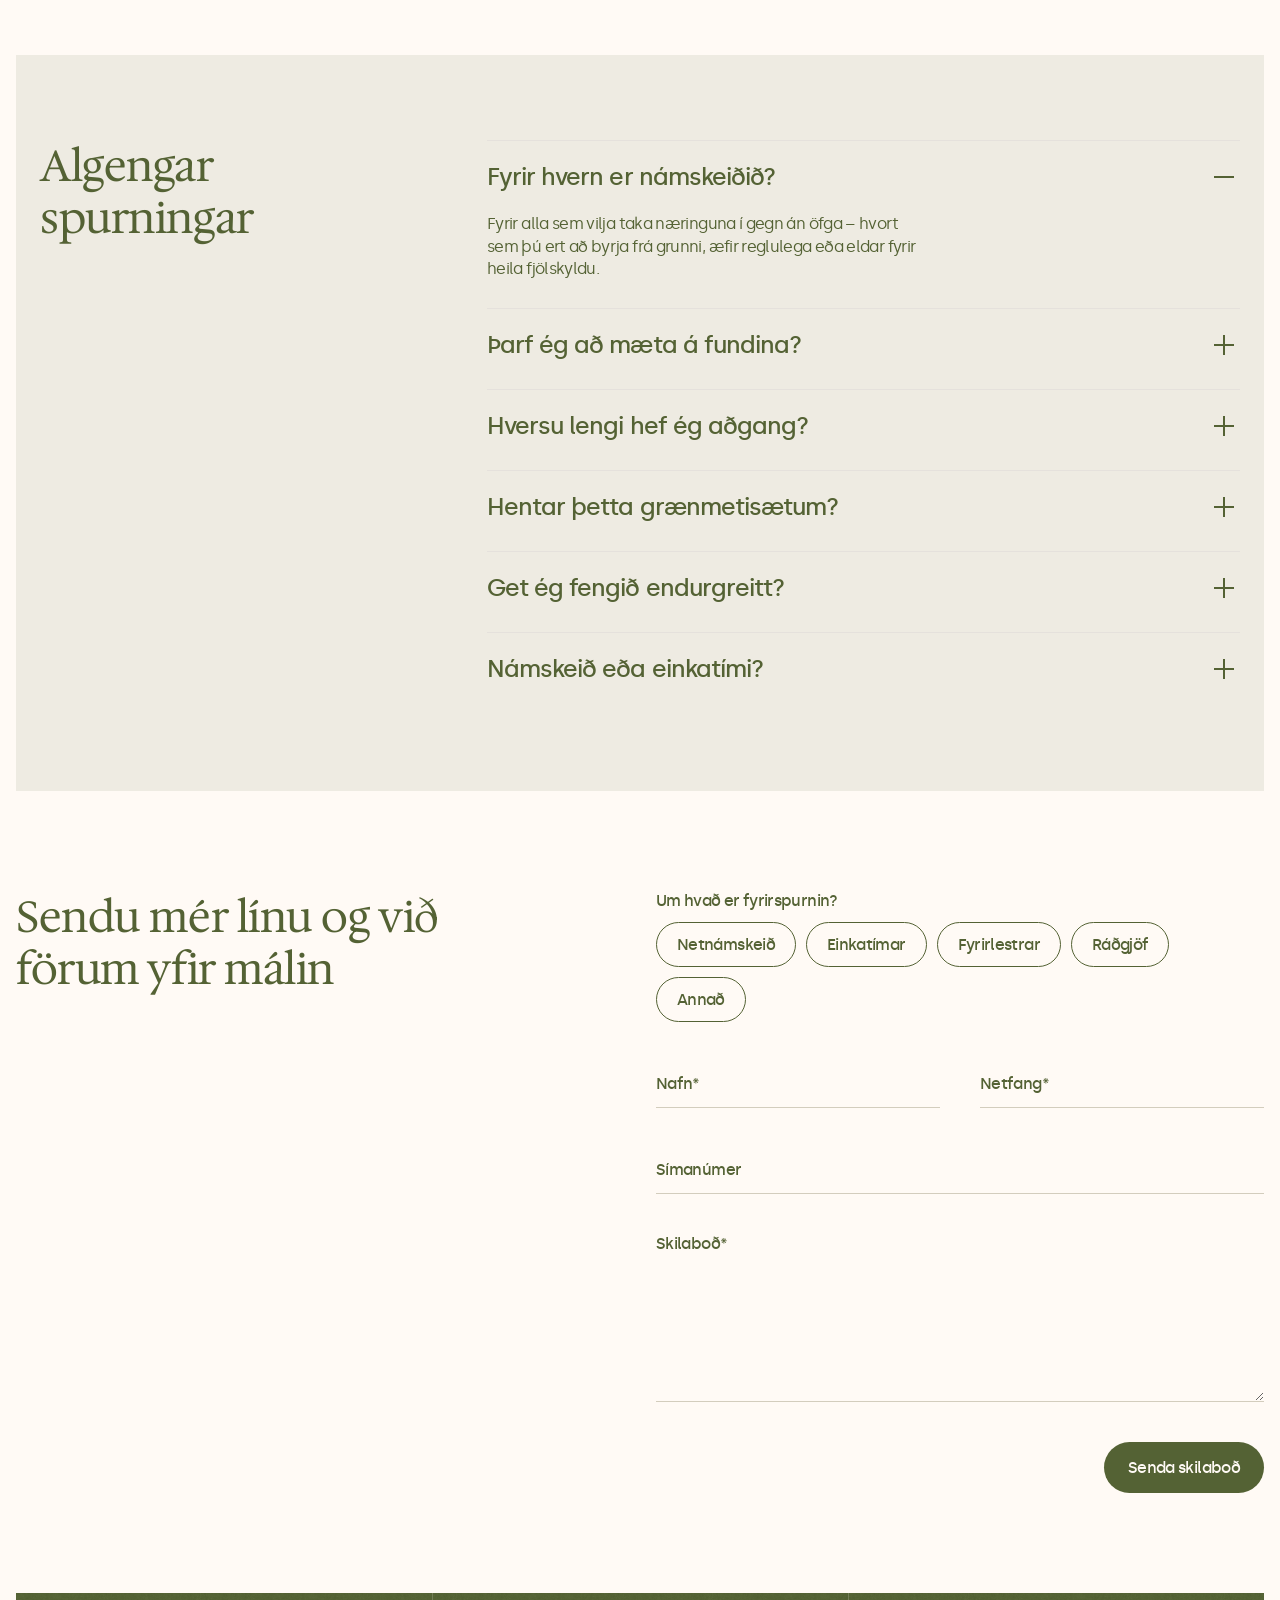
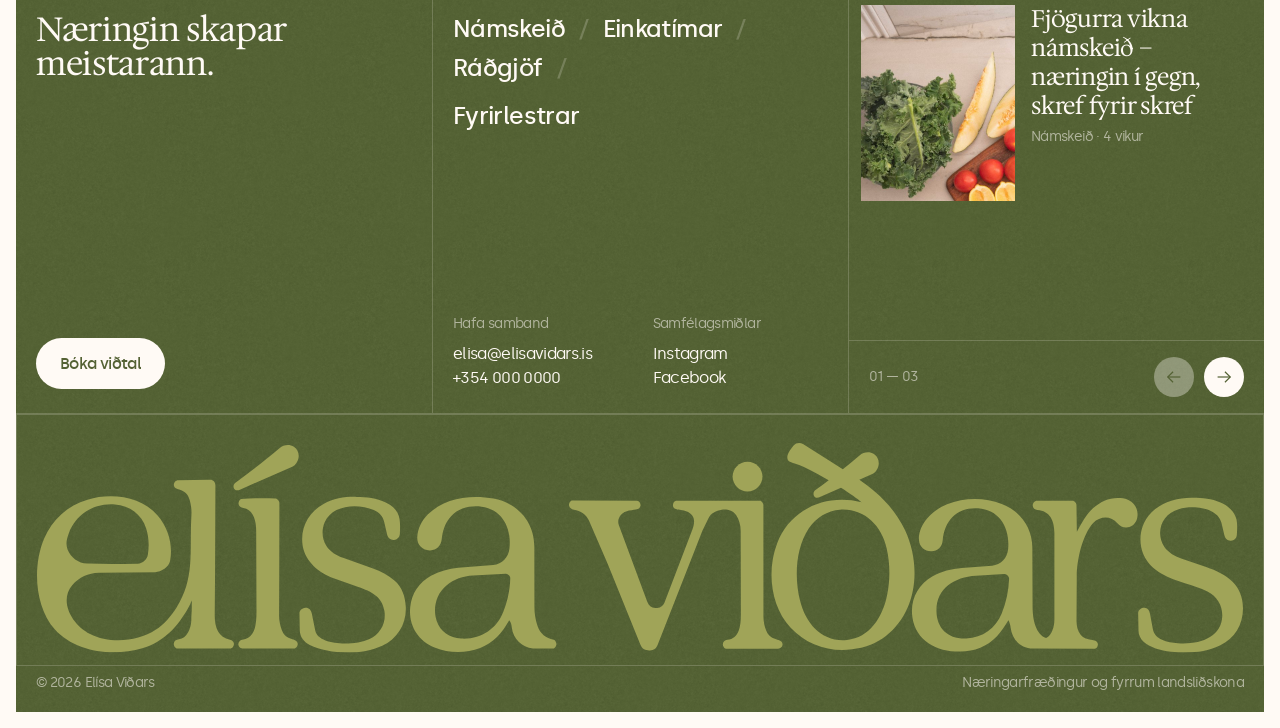
==== commit 41e8a486: "Move Elísa's name/title line from intro to under the Um mig quote Co-Authored-By: Claude Opus 5.5 <n" ====
--- a/index.html
+++ b/index.html
@@ -80,7 +80,6 @@
       <div class="intro__top">
         <div class="intro__text">
           <h2 class="intro__quote">Góð næring þarf ekki að vera flókin</h2>
-          <p class="intro__by">Elísa Viðarsdóttir, matvæla- og næringarfræðingur.</p>
           <p>Ég hef ástríðu fyrir því að hjálpa fólki að öðlast betri skilning á næringu og hvernig hún getur haft áhrif á orku, líðan og árangur.</p>
           <p>Mín nálgun byggir á gagnreyndri þekkingu, raunhæfum markmiðum og þeirri trú að litlar breytingar geti skilað miklum árangri til lengri tíma.</p>
         </div>
@@ -125,6 +124,7 @@
       <h2 class="visually-hidden" id="um-mig-title">Um mig</h2>
       <blockquote class="about__quote">
         <p>„Góð næring snýst ekki um boð og bönn, heldur jafnvægi, orku og vellíðan.“</p>
+        <footer class="about__by">Elísa Viðarsdóttir, matvæla- og næringarfræðingur.</footer>
       </blockquote>
       <div class="about__text">
         <p>Elísa Viðarsdóttir, matvæla- og næringarfræðingur með áralanga reynslu úr afreksíþróttum.</p>
--- a/styles.css
+++ b/styles.css
@@ -1818,3 +1818,6 @@
 .pkg__kind strong { font-size: 18px; font-weight: 500; letter-spacing: -0.02em; }
 .pkg__buy { margin-top: 0; padding-top: 0; }
 @media (max-width: 1000px) { .course__top { grid-template-columns: 1fr; } }
+
+/* Byline under the Um mig quote */
+.about__by { margin-top: 16px; font-family: "Silka", system-ui, sans-serif; font-size: 17px; font-weight: 500; line-height: 1.4; letter-spacing: -0.02em; font-style: normal; }
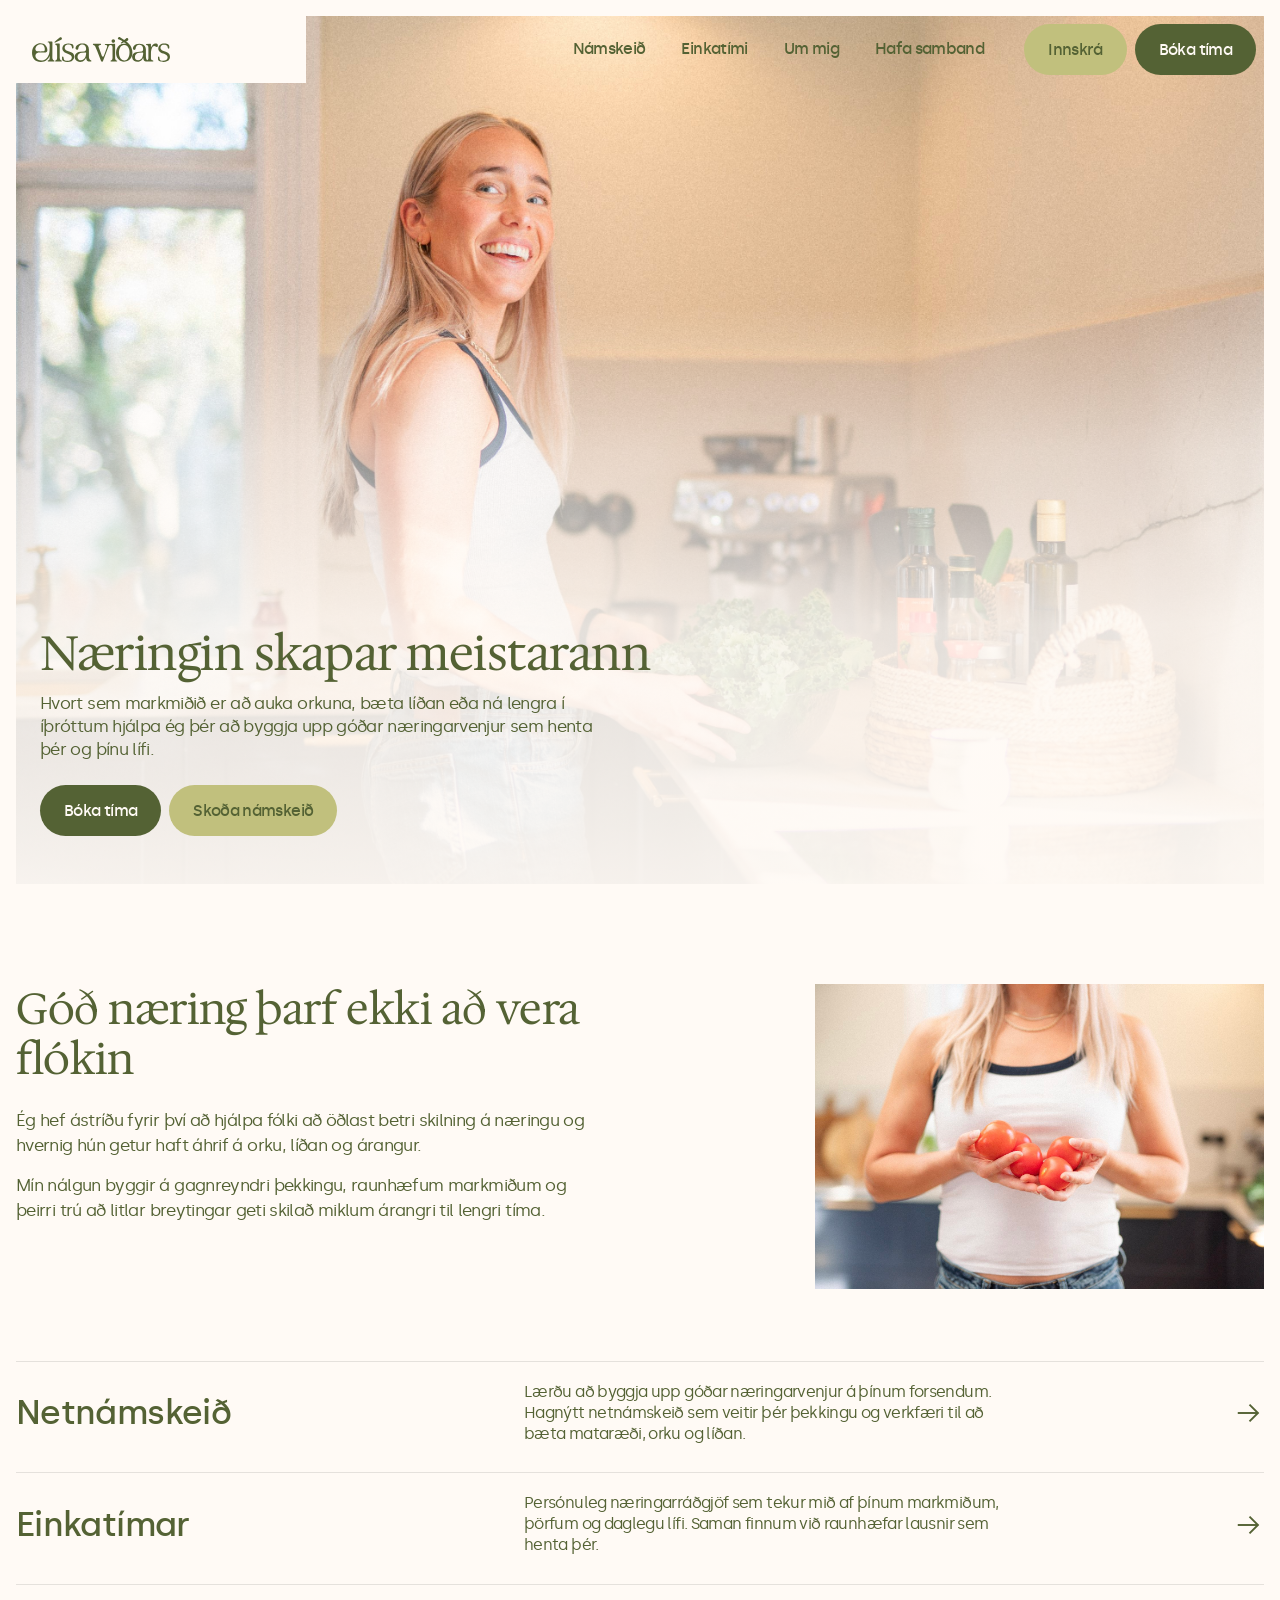
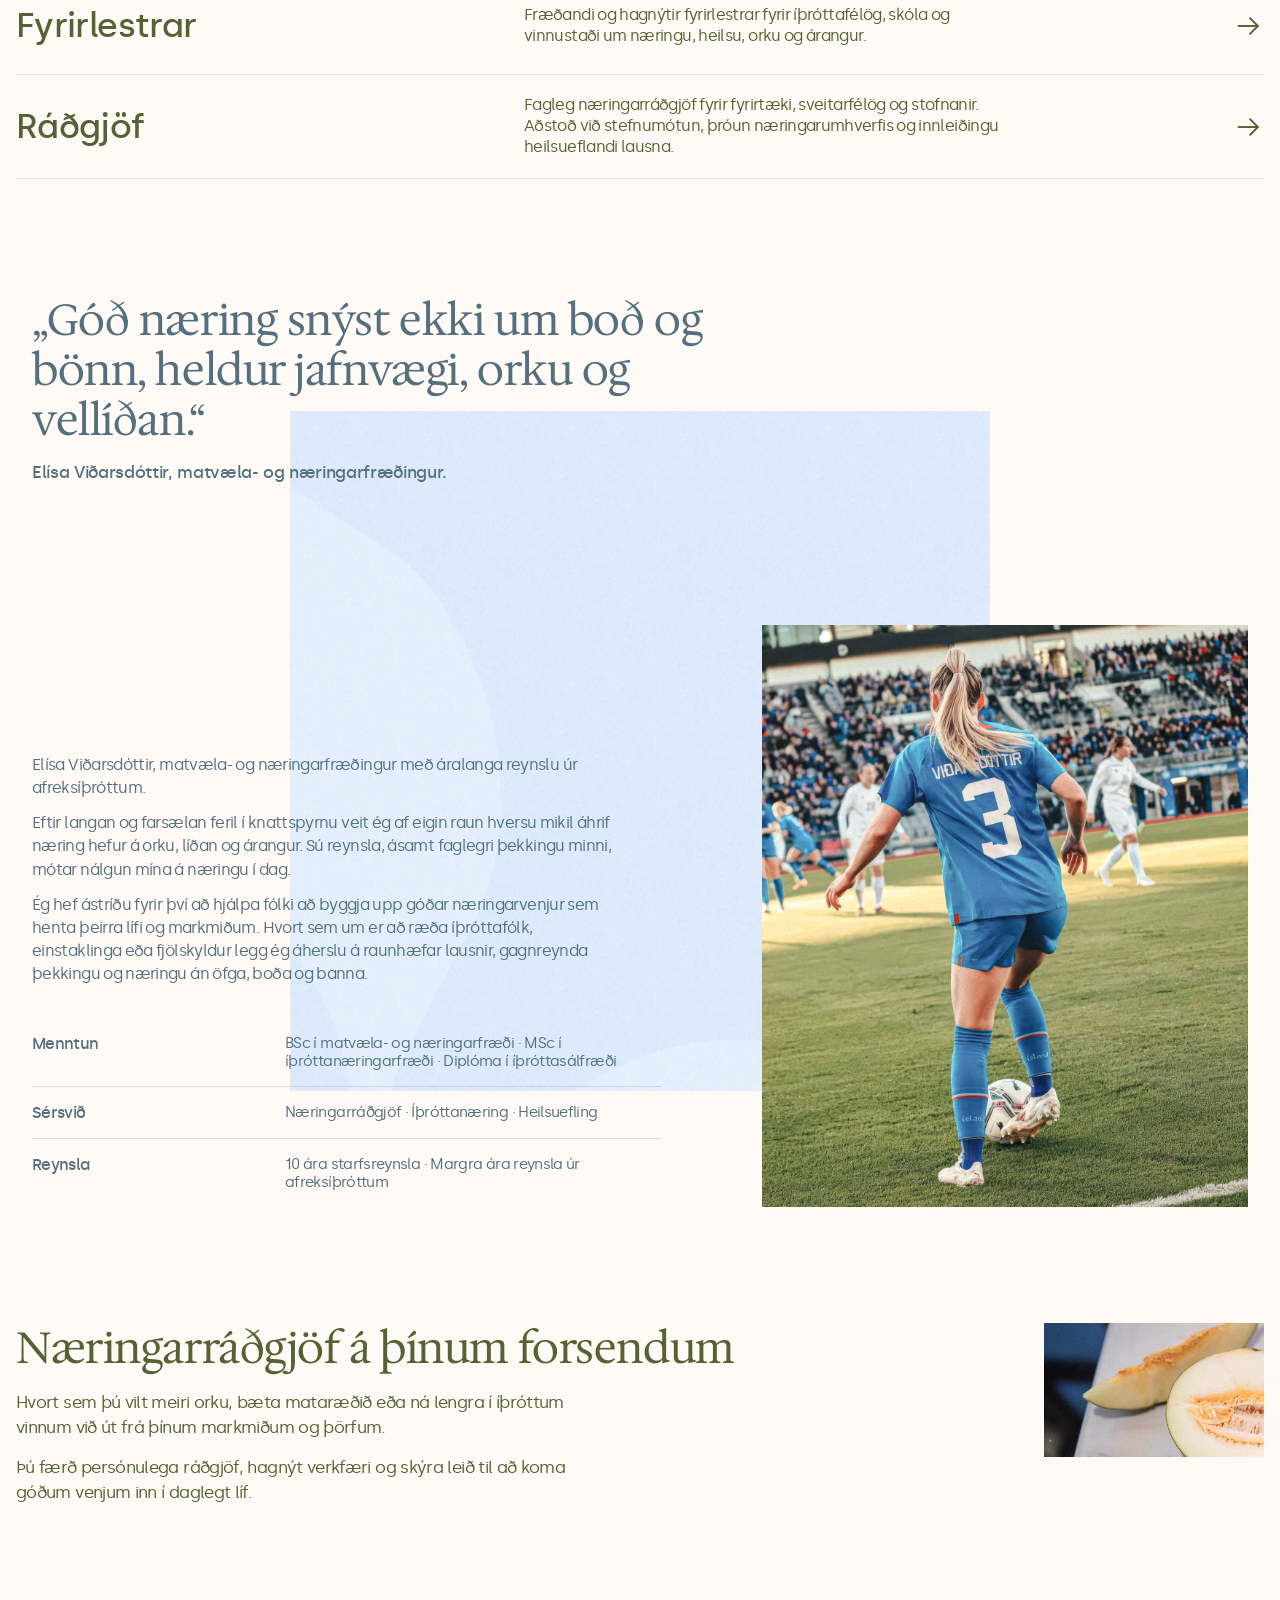
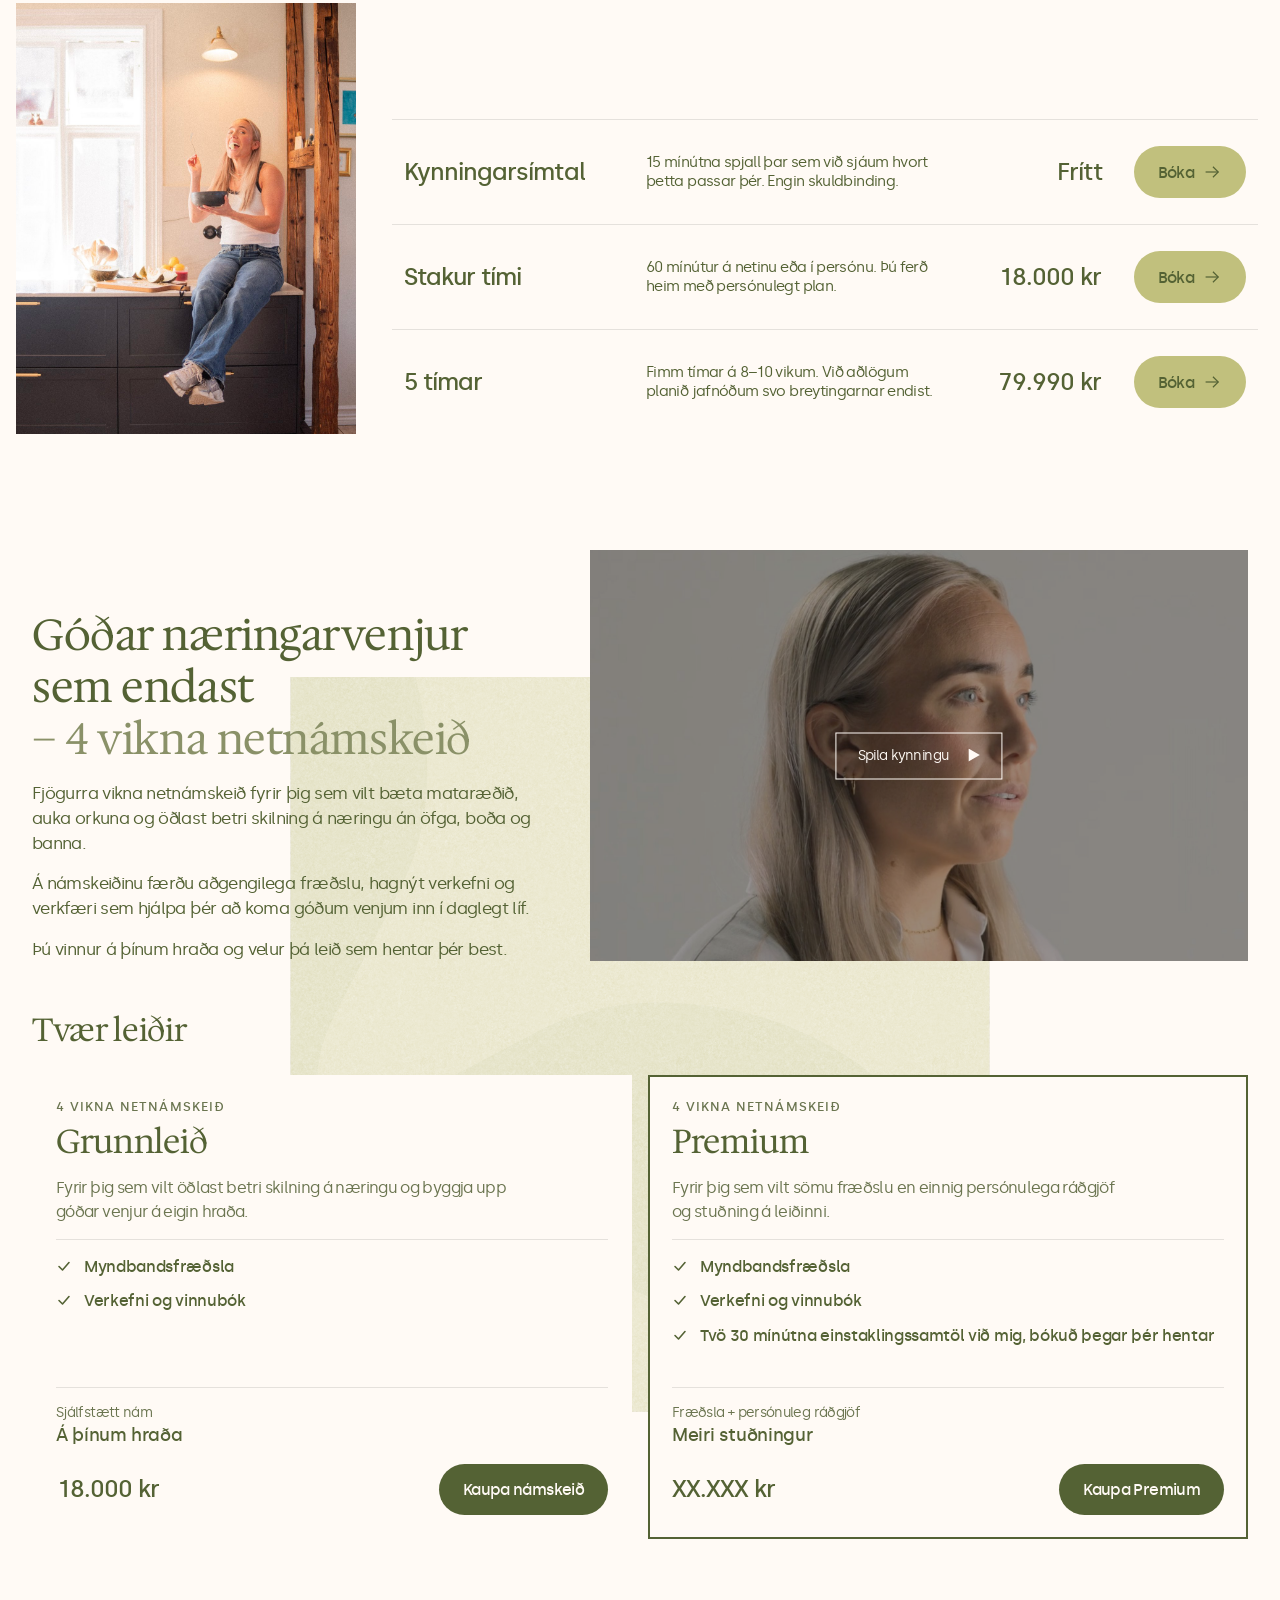
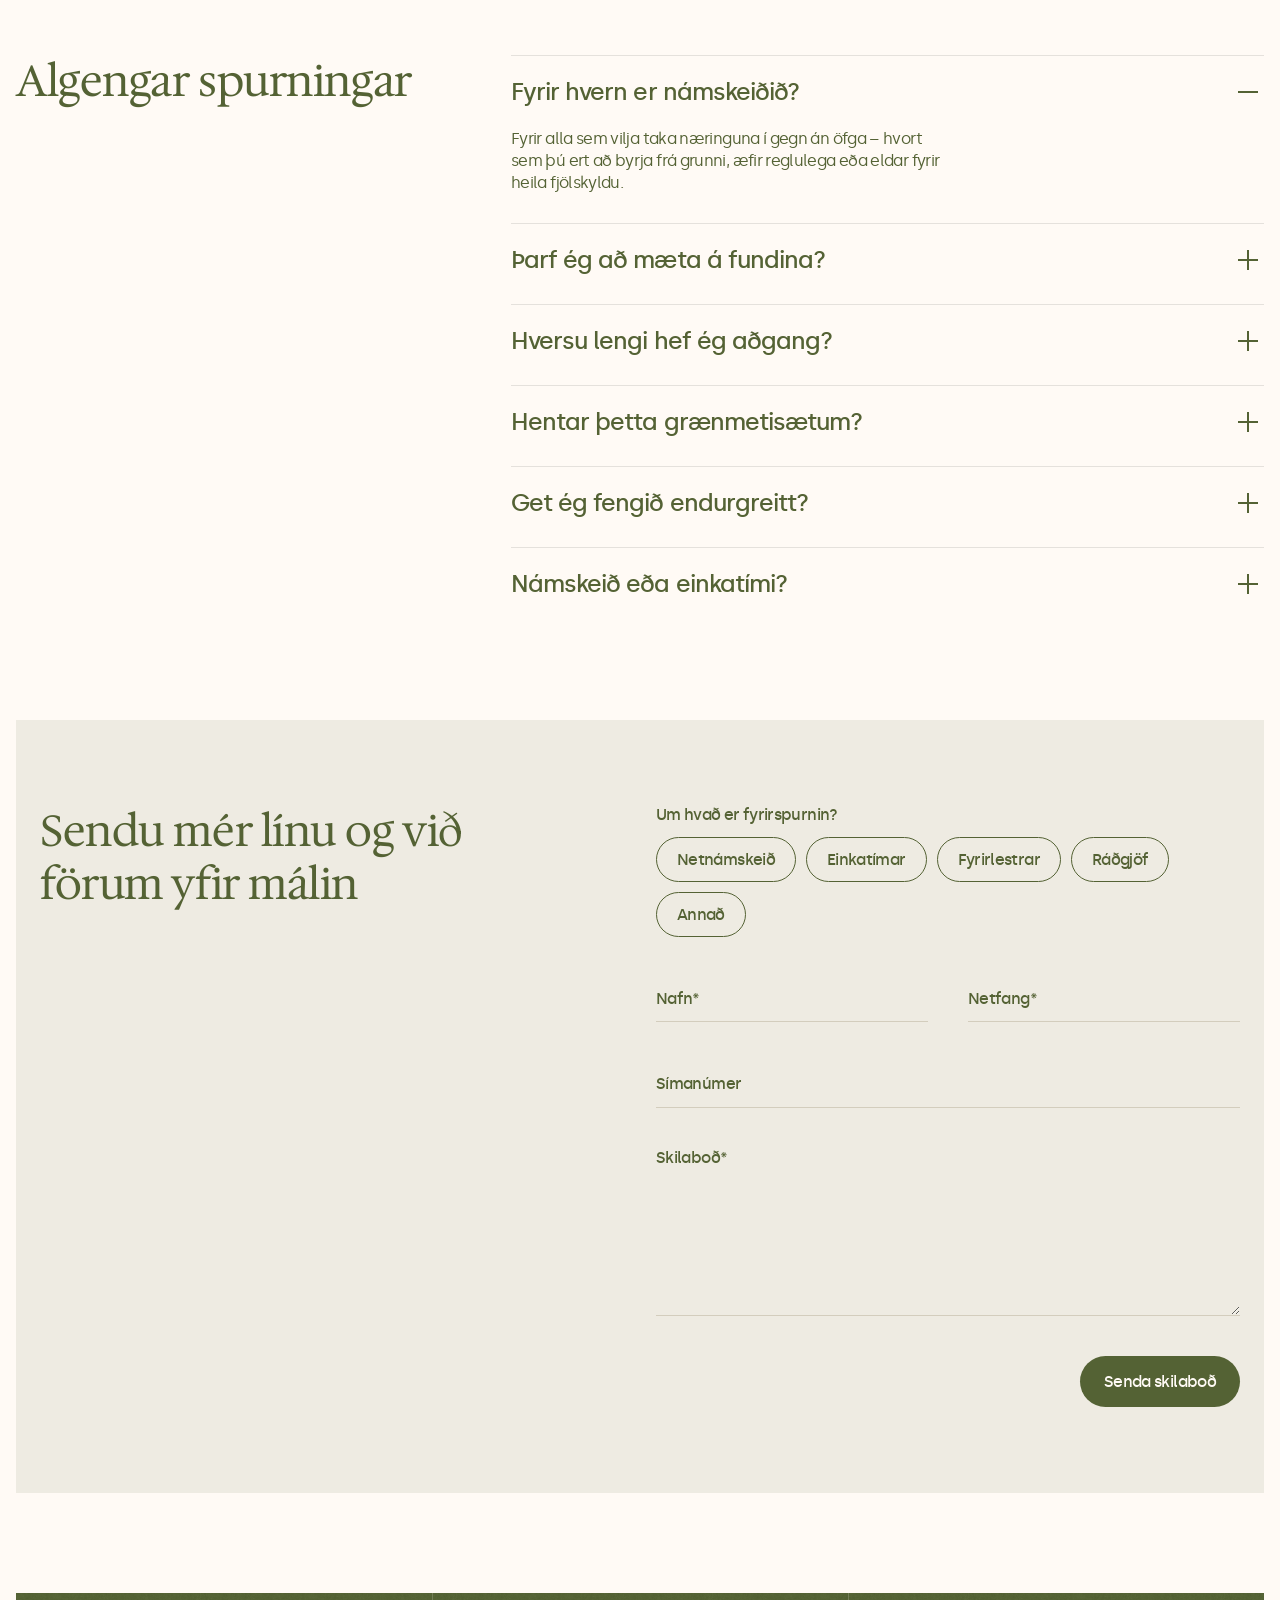
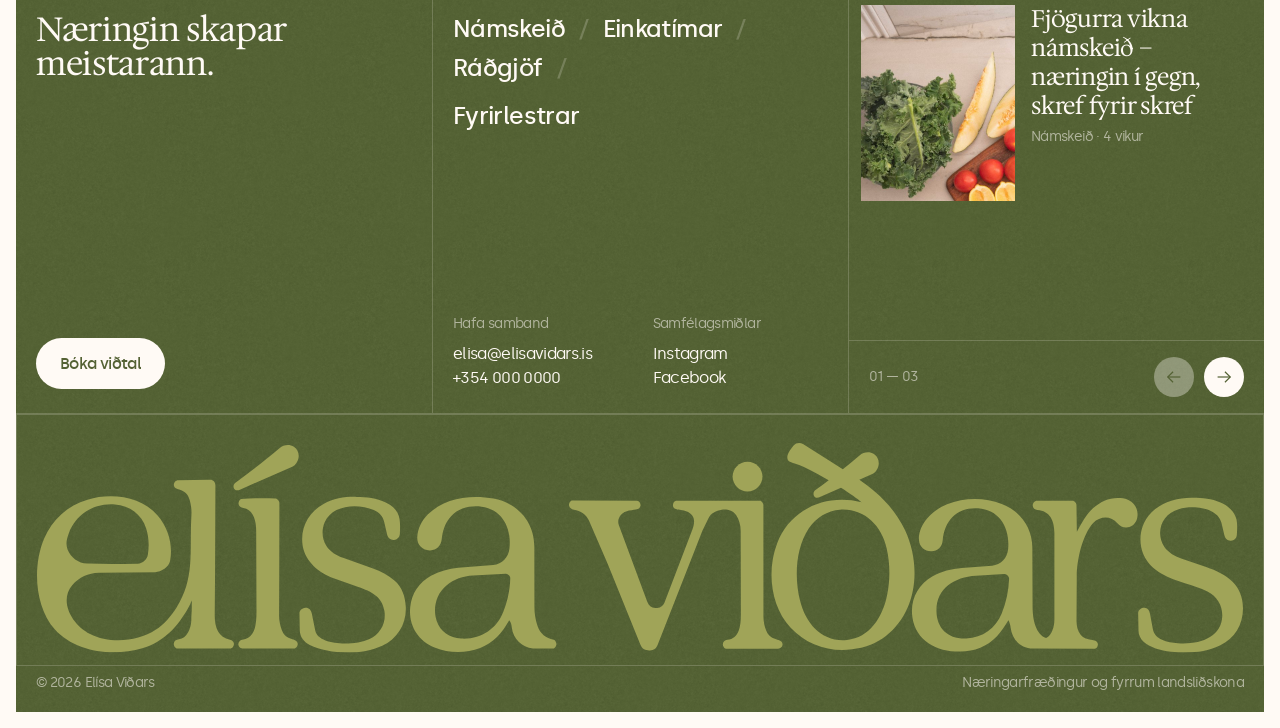
==== commit 0f913071: "Comments 1 Nov: hero bottom layout up to 1280px, sand back on contact, course heading + bottom align" ====
--- a/index.html
+++ b/index.html
@@ -175,8 +175,7 @@
       <img class="course__leaf" src="assets/leaf-course.svg" alt="" width="1124" height="1125">
       <div class="course__top">
         <div class="course__intro">
-          <h2 class="course__heading" id="namskeid-title">Góðar næringarvenjur sem endast</h2>
-          <p class="course__sub">4 vikna netnámskeið</p>
+          <h2 class="course__heading" id="namskeid-title">Góðar næringarvenjur sem endast <span class="course__heading-sub">– 4 vikna netnámskeið</span></h2>
           <p>Fjögurra vikna netnámskeið fyrir þig sem vilt bæta mataræðið, auka orkuna og öðlast betri skilning á næringu án öfga, boða og banna.</p>
           <p>Á námskeiðinu færðu aðgengilega fræðslu, hagnýt verkefni og verkfæri sem hjálpa þér að koma góðum venjum inn í daglegt líf.</p>
           <p>Þú vinnur á þínum hraða og velur þá leið sem hentar þér best.</p>
--- a/styles.css
+++ b/styles.css
@@ -1821,3 +1821,39 @@
 
 /* Byline under the Um mig quote */
 .about__by { margin-top: 16px; font-family: "Silka", system-ui, sans-serif; font-size: 17px; font-weight: 500; line-height: 1.4; letter-spacing: -0.02em; font-style: normal; }
+
+/* Um mig: paragraphs sit together (12px apart), a bit more space before the facts table */
+.about__text { gap: 12px; line-height: 1.45; }
+.about__text > p + p { margin-top: 0; }
+.about__text > p { margin: 0; max-width: 58ch; }
+.about__text > .about__facts { margin-top: 20px; }
+
+/* ==========================================================================
+   Athugasemdir 1. nóv
+   ========================================================================== */
+/* Námskeið: "4 vikna netnámskeið" is part of the heading; intro text bottom-aligned with the video */
+.course__heading-sub { display: block; color: #8a9168; }
+.course__top { align-items: end; }
+
+/* Sand background moves back from Algengar spurningar to Hafa samband */
+.faq { background: transparent; padding-left: 0; padding-right: 0; }
+.contact { background: #eeebe2; padding: clamp(64px, 6.7vw, 96px) 24px; }
+@media (max-width: 1024px) {
+  .faq { padding: 0 16px; }
+  .contact { padding: 64px 16px; }
+}
+
+/* Hero: switch to the phone layout (text at the bottom on a light fade) on any screen up to 1280px,
+   so the text never sits on Elísa's face */
+@media (min-width: 861px) and (max-width: 1280px) {
+  .hero__content { left: 24px; right: 24px; width: auto; top: auto; bottom: 48px; color: var(--color-olive-800); }
+  .hero__content::before {
+    content: ""; position: absolute; z-index: -1; pointer-events: none;
+    inset: -320px -24px -48px;
+    background: linear-gradient(to top, rgb(255 250 245 / .96) 0%, rgb(255 250 245 / .88) 45%, rgb(255 250 245 / .55) 75%, rgb(255 250 245 / 0) 100%);
+  }
+  .hero__title { font-size: 48px; line-height: 1.1; }
+  .hero__lead { max-width: 560px; font-size: 17px; line-height: 1.35; }
+}
+.faq { padding-top: 0; padding-bottom: 0; }
+@media (max-width: 1024px) { .faq { padding-top: 0; padding-bottom: 0; } }
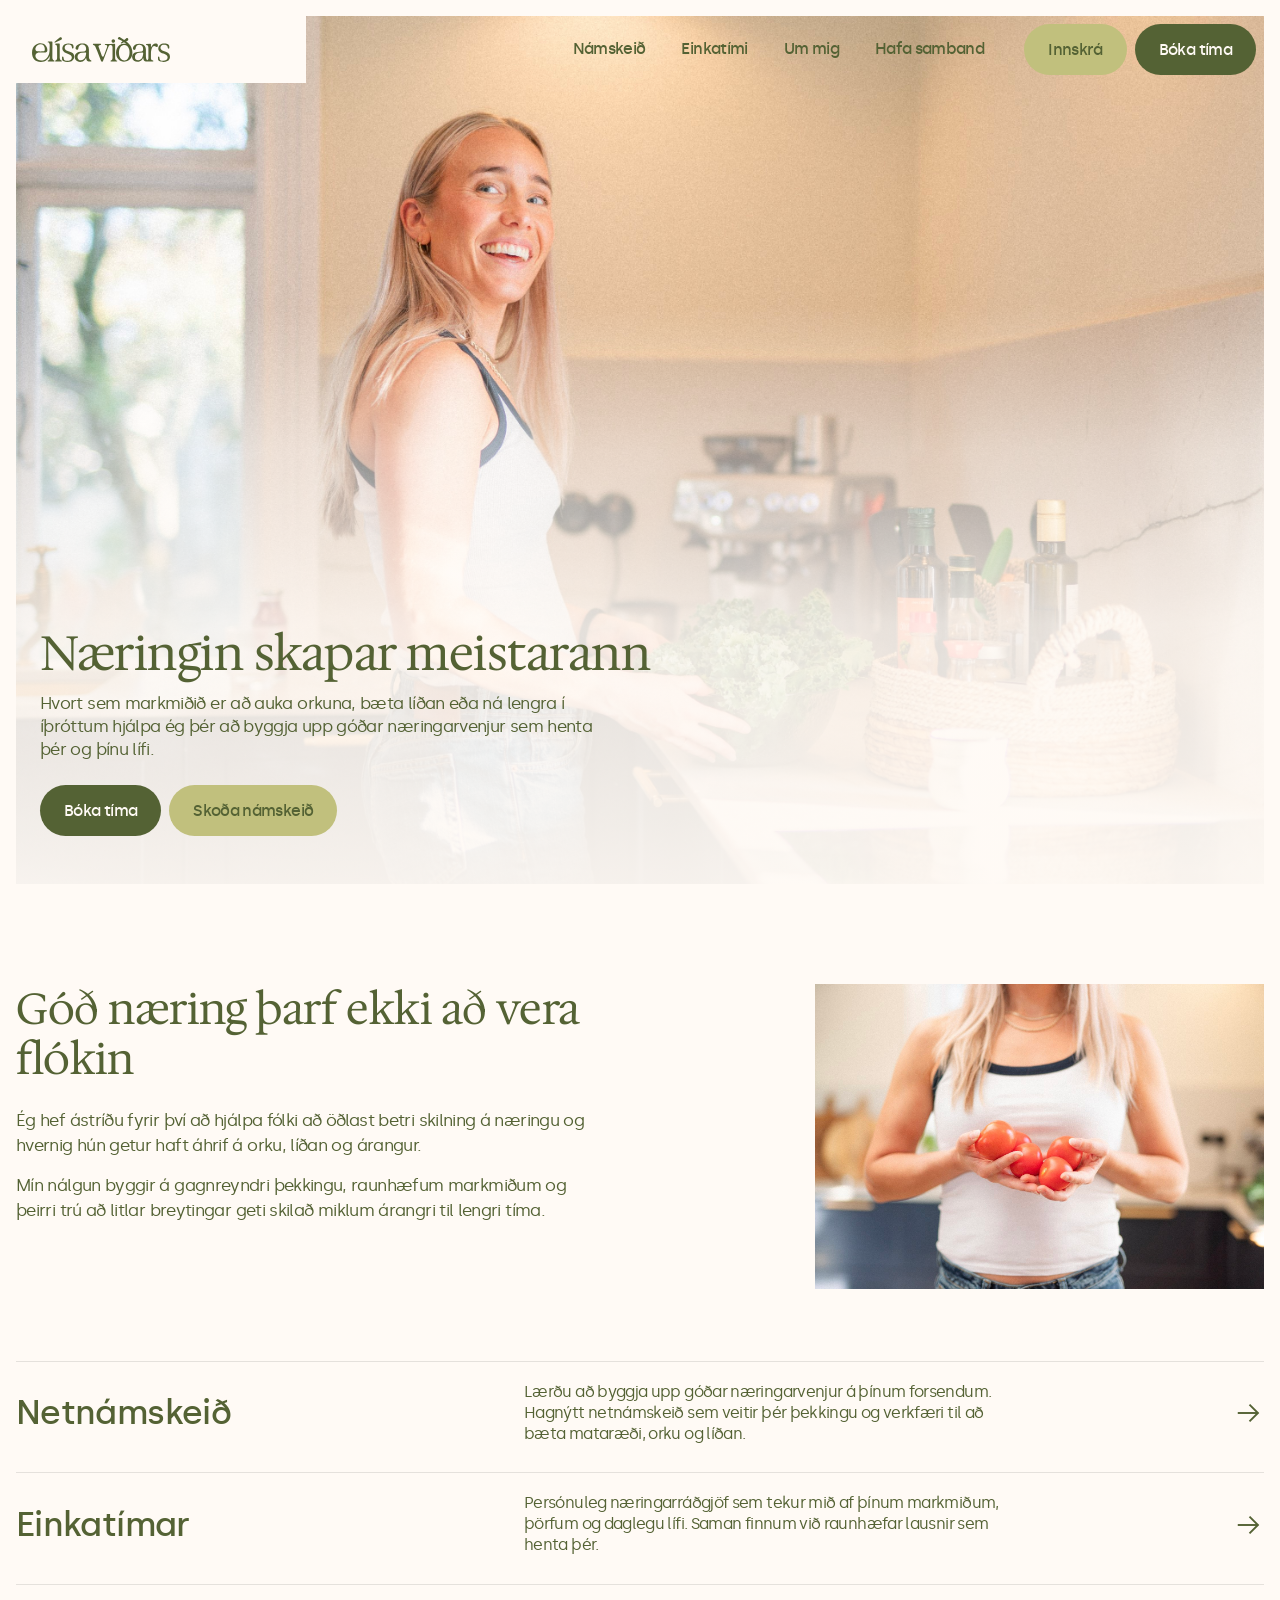
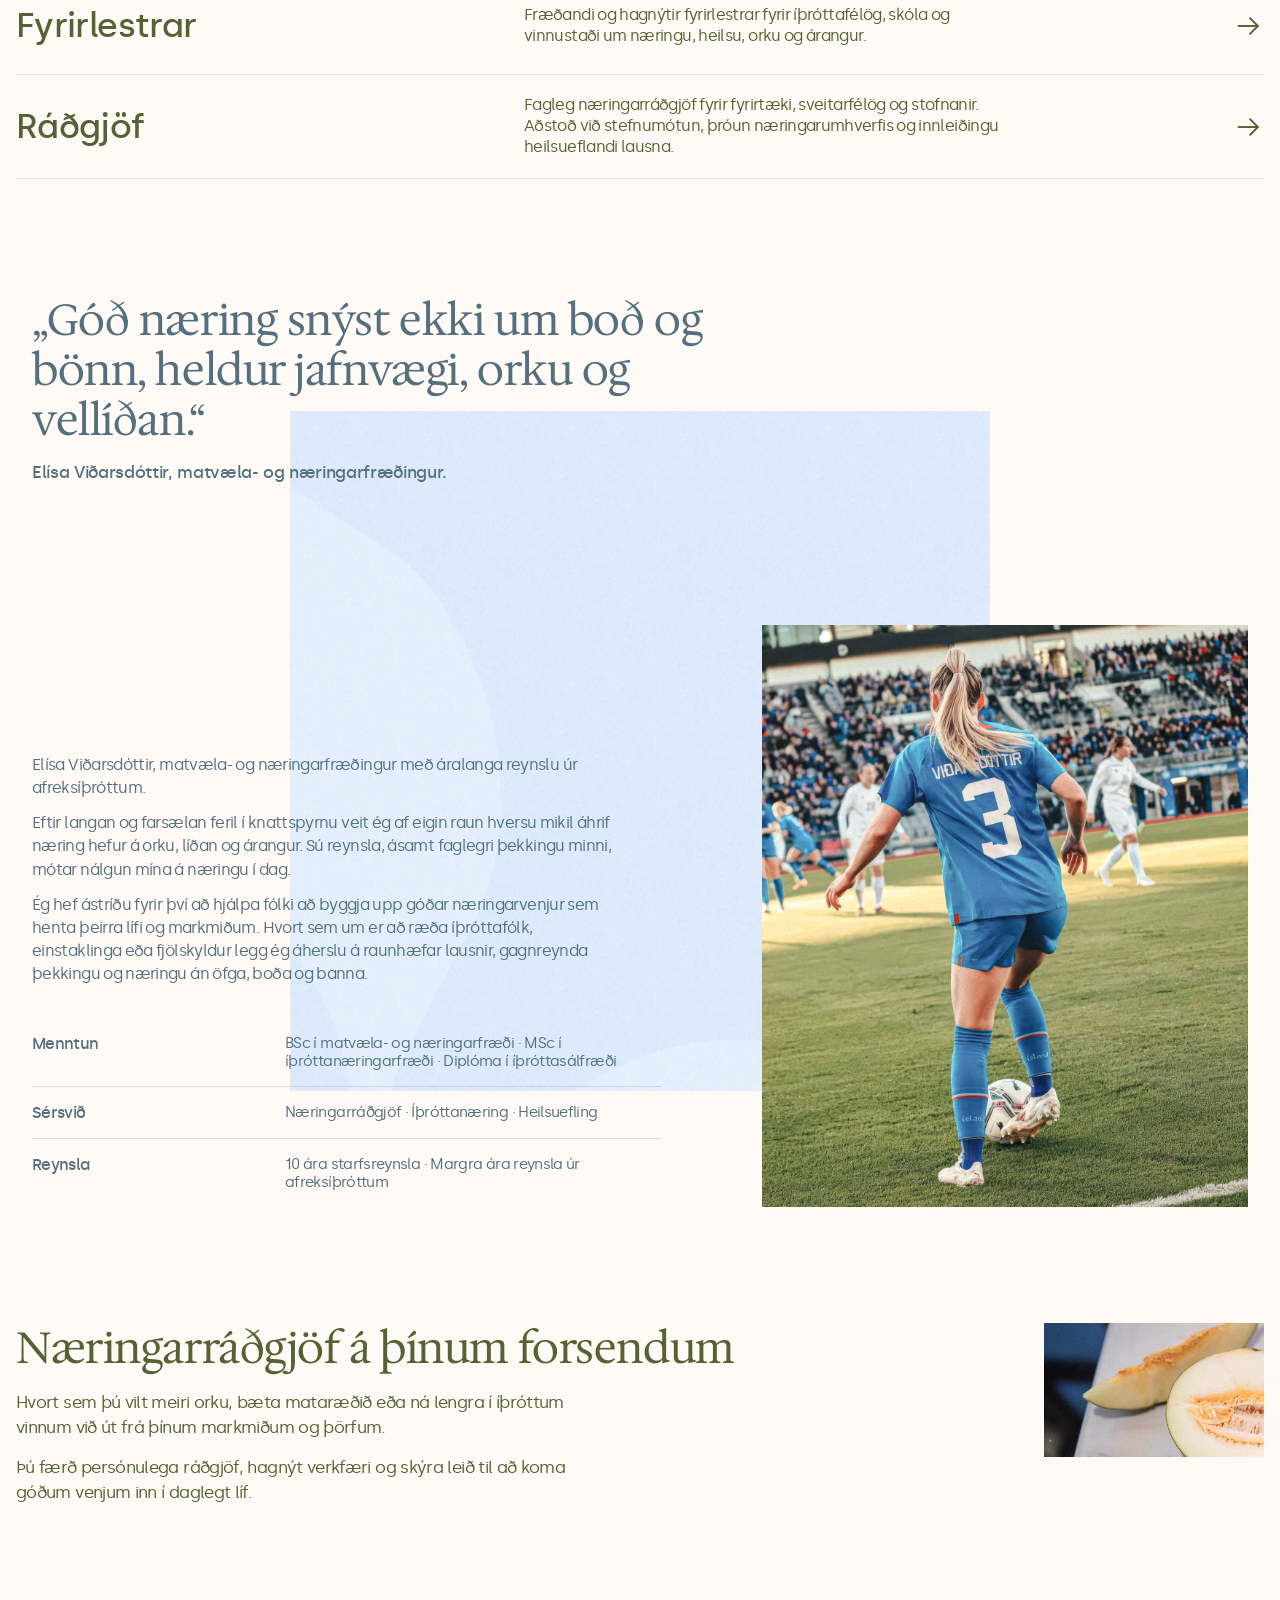
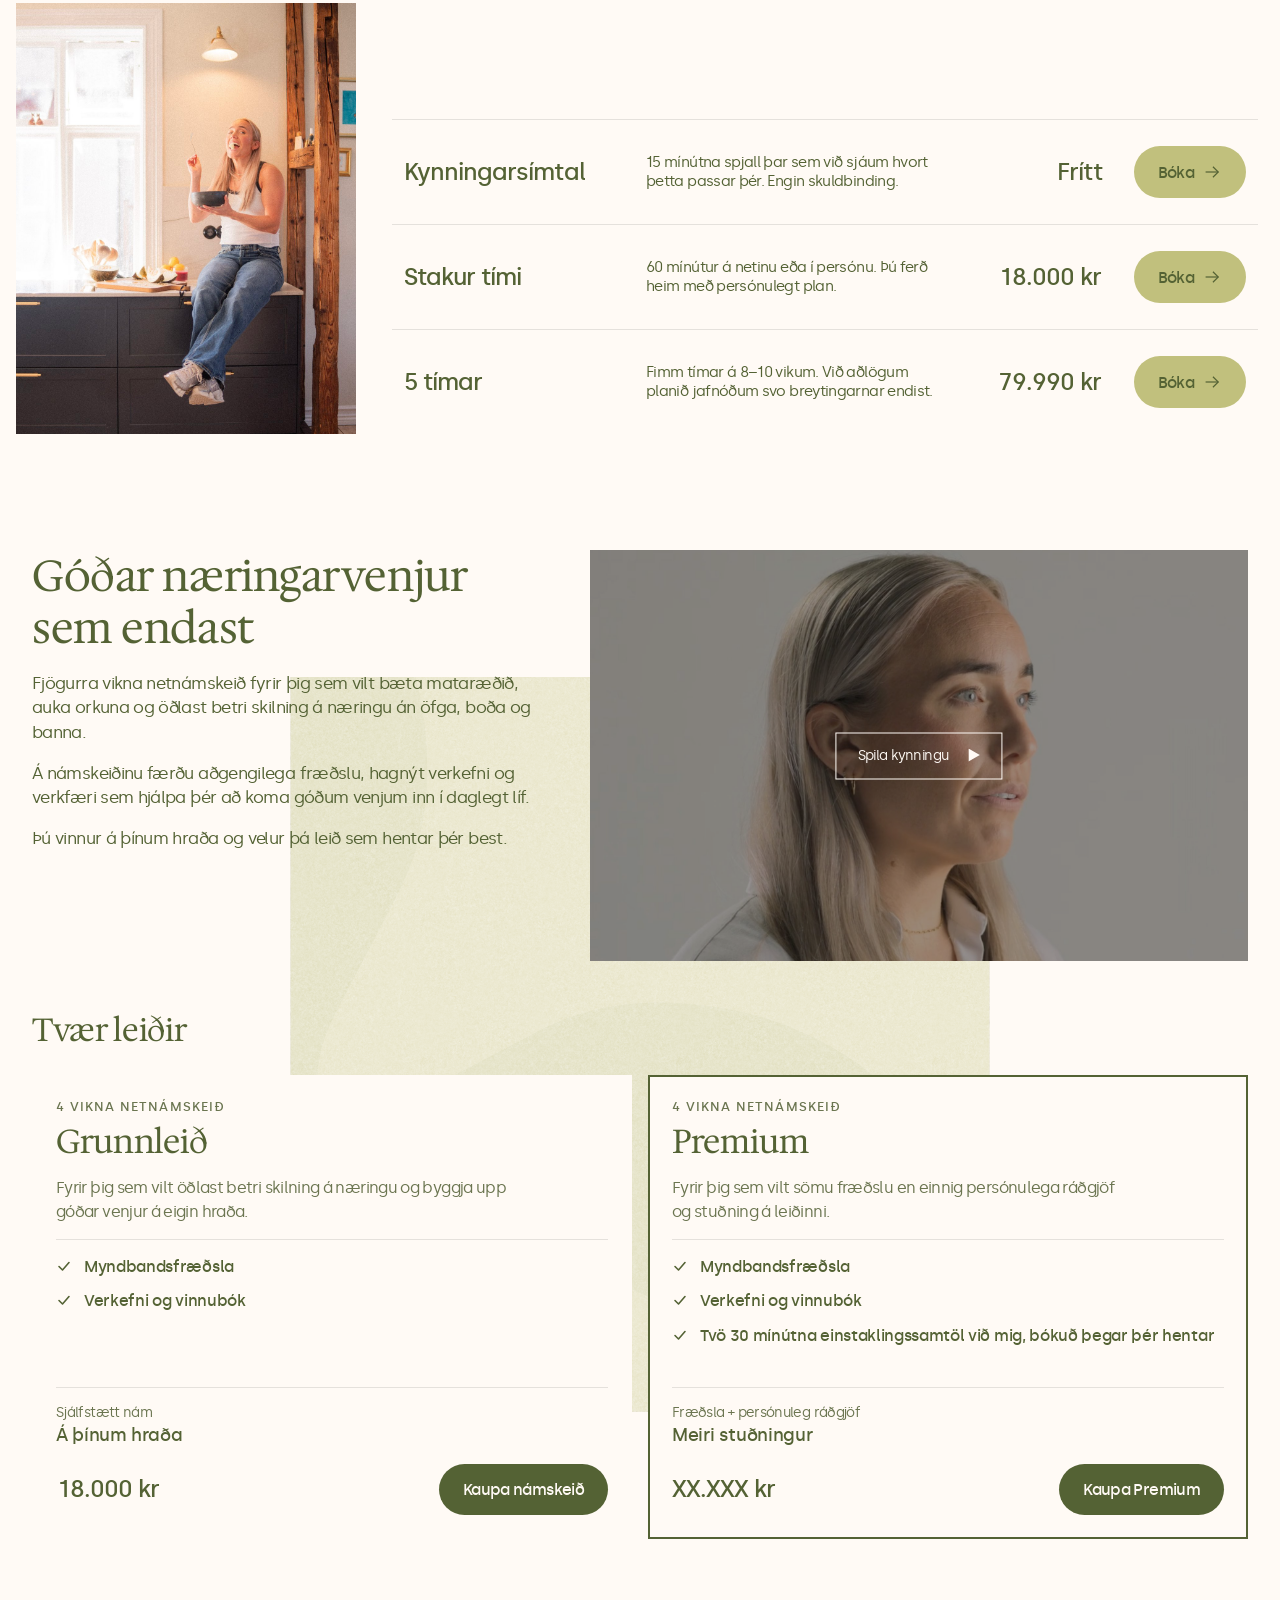
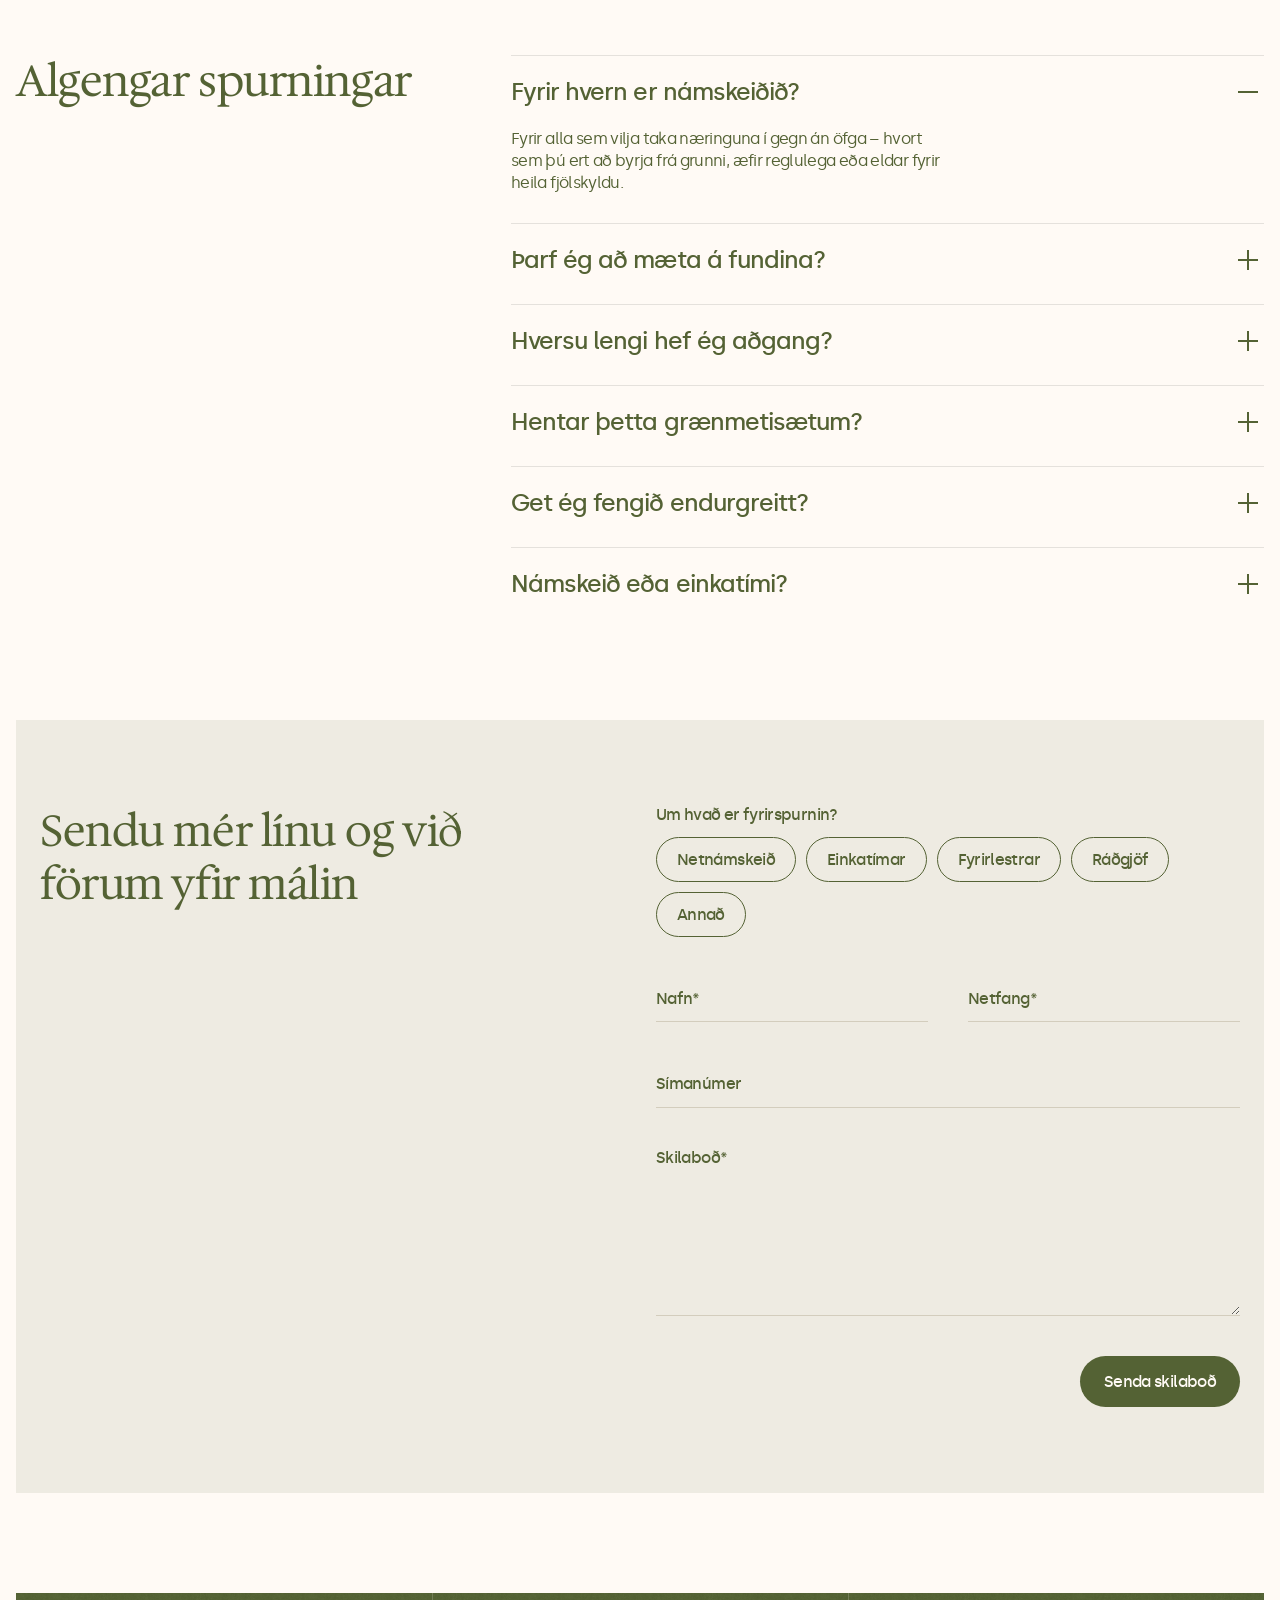
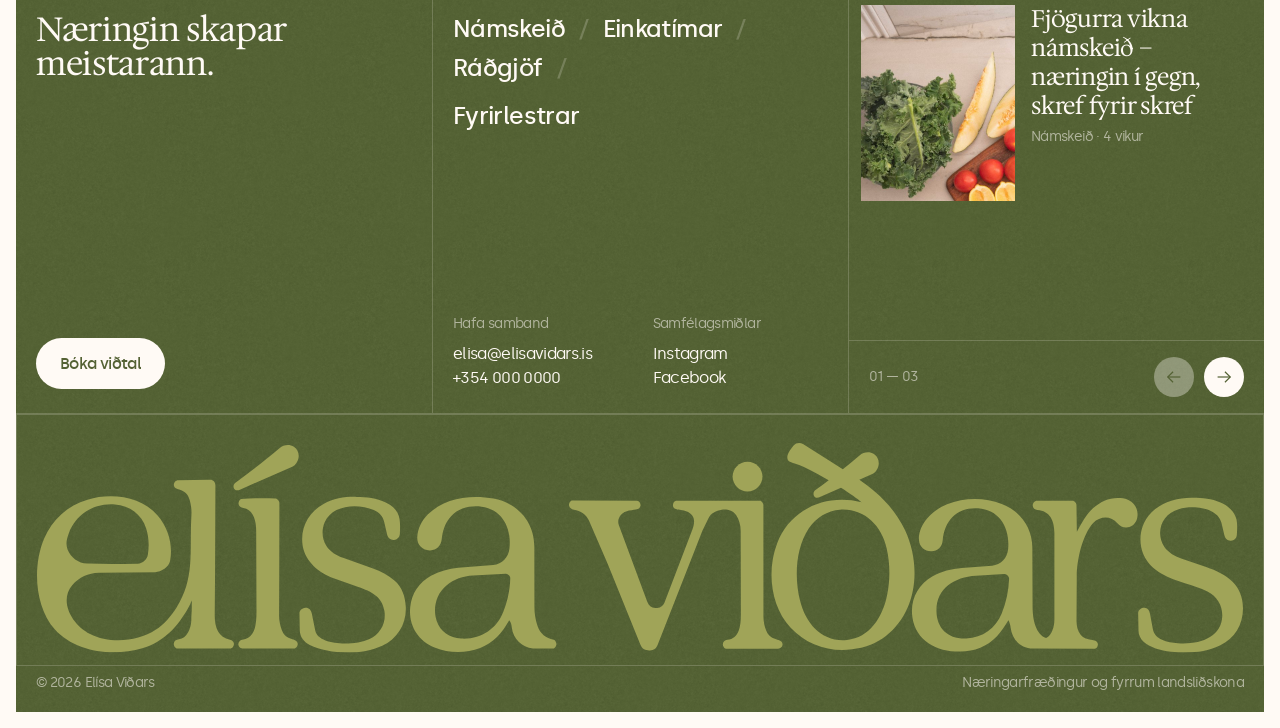
==== commit b25b6882: "Námskeið: top-align intro, remove '4 vikna netnámskeið' from heading Co-Authored-By: Claude Opus 5.5" ====
--- a/index.html
+++ b/index.html
@@ -175,7 +175,7 @@
       <img class="course__leaf" src="assets/leaf-course.svg" alt="" width="1124" height="1125">
       <div class="course__top">
         <div class="course__intro">
-          <h2 class="course__heading" id="namskeid-title">Góðar næringarvenjur sem endast <span class="course__heading-sub">– 4 vikna netnámskeið</span></h2>
+          <h2 class="course__heading" id="namskeid-title">Góðar næringarvenjur sem endast</h2>
           <p>Fjögurra vikna netnámskeið fyrir þig sem vilt bæta mataræðið, auka orkuna og öðlast betri skilning á næringu án öfga, boða og banna.</p>
           <p>Á námskeiðinu færðu aðgengilega fræðslu, hagnýt verkefni og verkfæri sem hjálpa þér að koma góðum venjum inn í daglegt líf.</p>
           <p>Þú vinnur á þínum hraða og velur þá leið sem hentar þér best.</p>
--- a/styles.css
+++ b/styles.css
@@ -1857,3 +1857,6 @@
 }
 .faq { padding-top: 0; padding-bottom: 0; }
 @media (max-width: 1024px) { .faq { padding-top: 0; padding-bottom: 0; } }
+
+/* Námskeið: intro text aligned to the top of the video */
+.course__top { align-items: start; }
